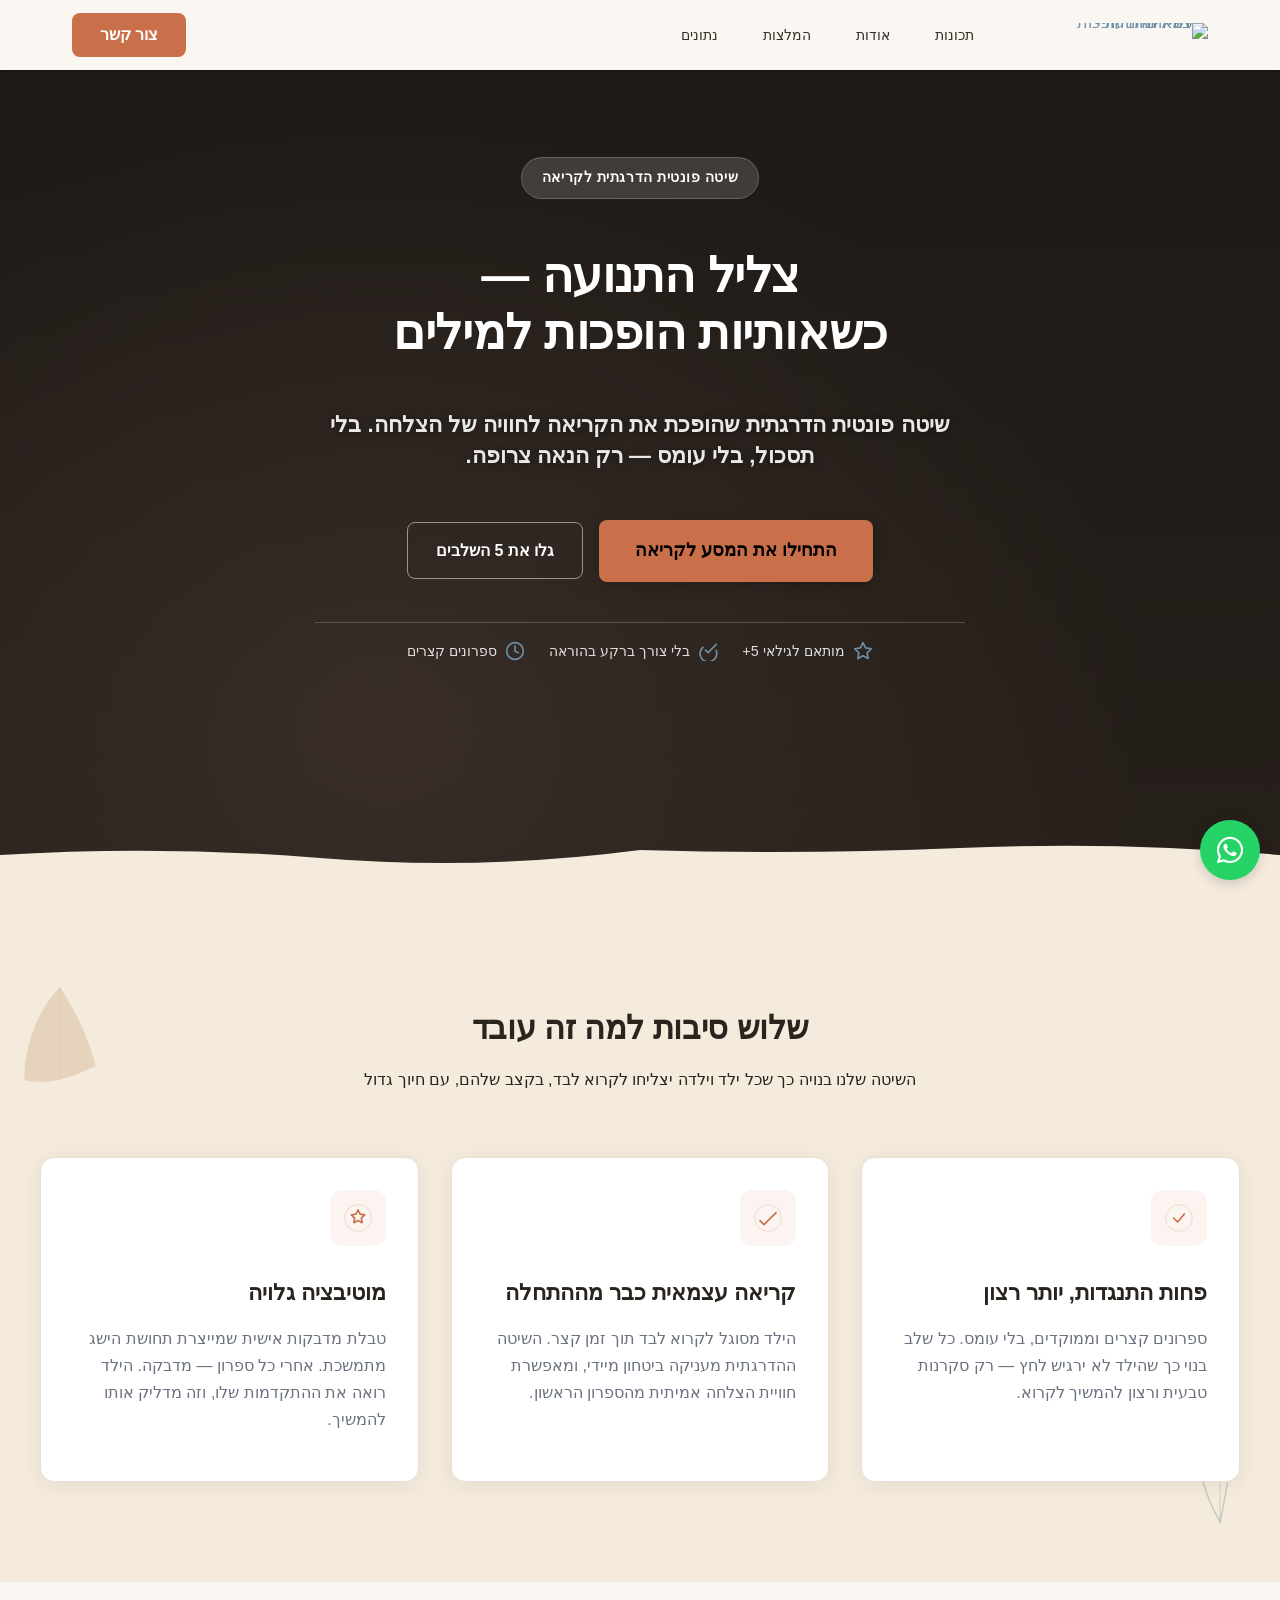
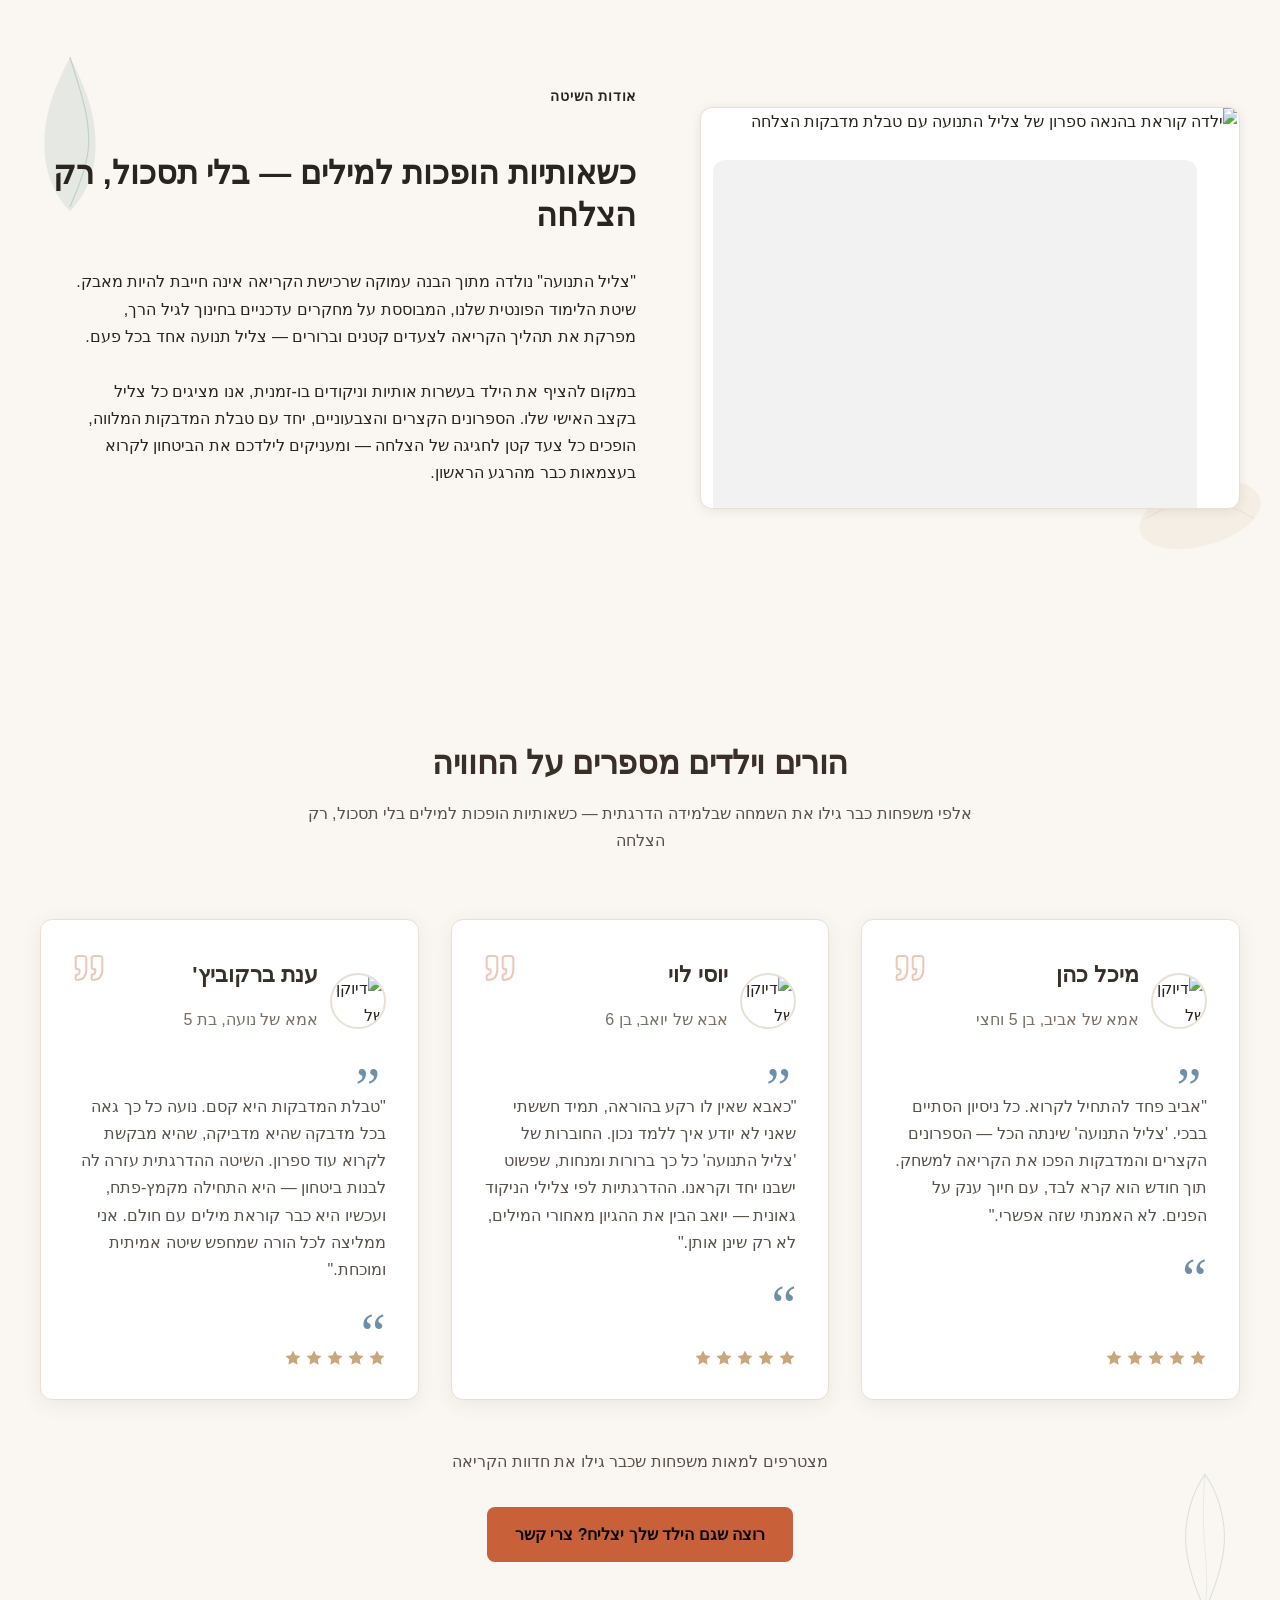
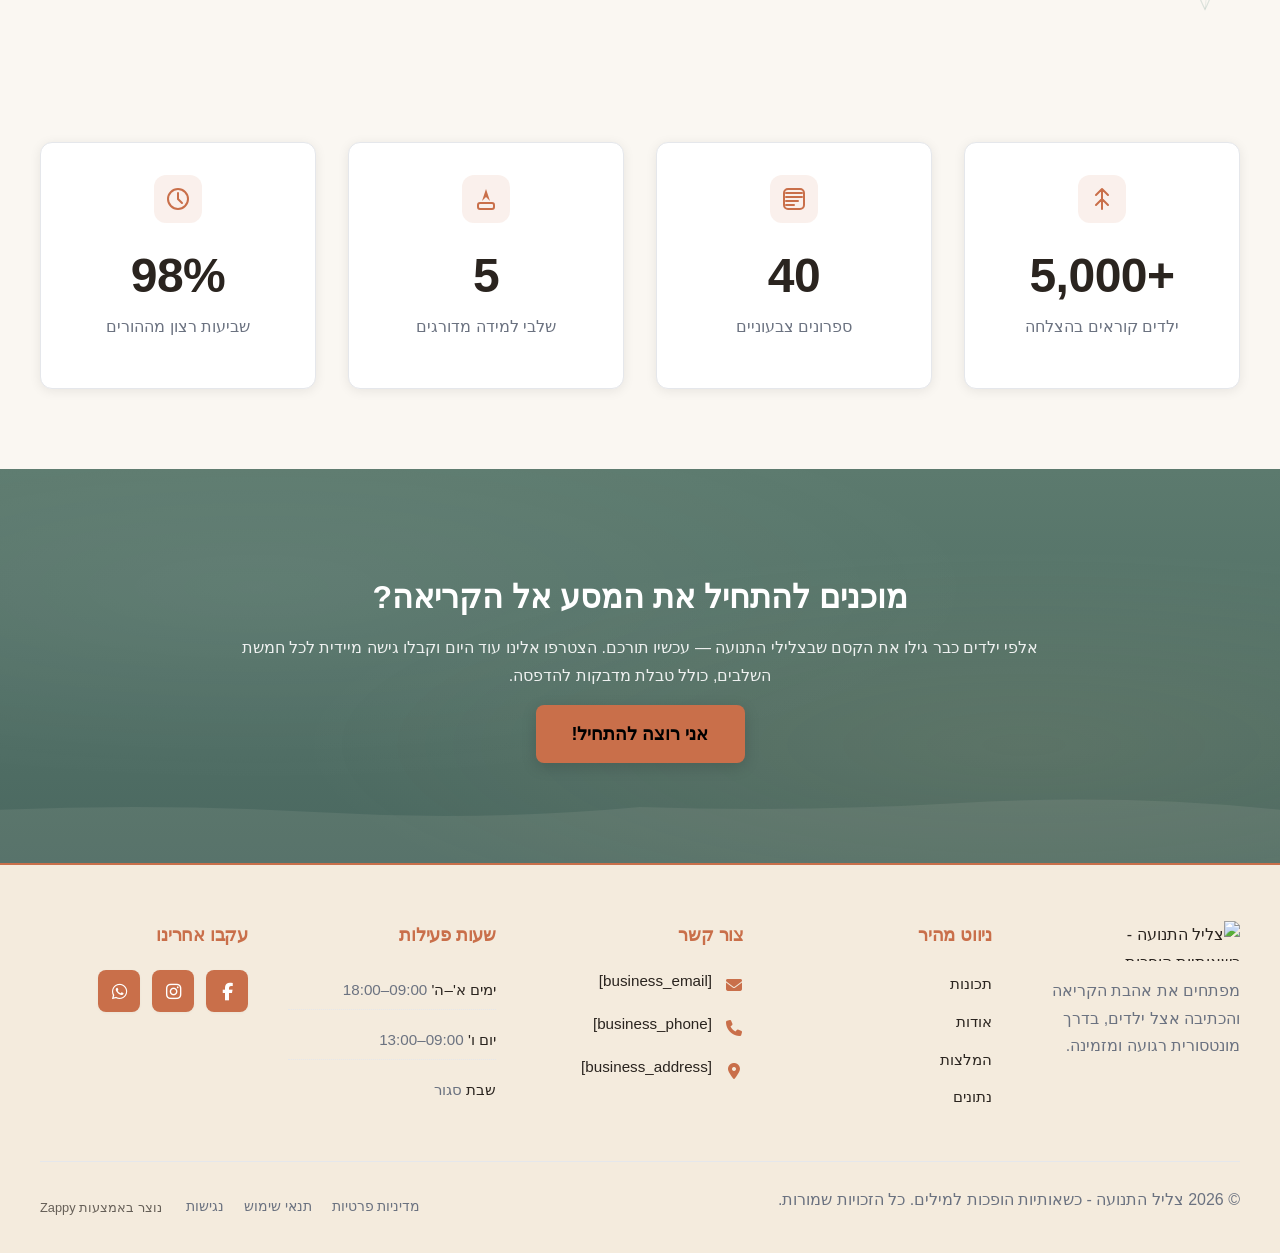
==== index.html @ eca21dc9 "Background sync: Progressive GitHub Sync" ====
<!DOCTYPE html>
<html lang="he" dir="rtl">
<head>
    <meta charset="UTF-8">
    <meta name="viewport" content="width=device-width, initial-scale=1.0">
    <meta name="robots" content="index, follow">
    <title>גלו עולם קסום של קריאה — צליל התנועה - כשאותיות הופכות למילים</title>
    <meta name="description" content="תוכנית קריאה ייחודית לילדים מגיל 5, שמבוססת על צלילי תנועה ומשלבת חוברות צבעוניות ומדבקות. בואו לגדל קוראים מאושרים ובטוחים, צעד אחר צעד, באהבה והצלחה!">
    <meta name="keywords" content="חברות הוצאה לאור חינוכית, הוצאת ספרים חינוכיים, תוכנית קריאה לילדים, לימוד קריאה בעברית, צליל התנועה">
    
    <!-- Favicons -->
    <link rel="icon" type="image/x-icon" href="/assets/favicon.ico">
    <link rel="icon" type="image/png" sizes="16x16" href="/assets/favicon-16x16.png">
    <link rel="icon" type="image/png" sizes="32x32" href="/assets/favicon-32x32.png">
    <link rel="icon" type="image/png" sizes="48x48" href="/assets/favicon-48x48.png">
    <link rel="icon" type="image/png" sizes="192x192" href="/assets/favicon-192x192.png">
    <link rel="icon" type="image/png" sizes="512x512" href="/assets/favicon-512x512.png">
    <link rel="apple-touch-icon" href="/assets/apple-touch-icon.png">
    <!-- Zappy Analytics -->
<script>
(function() {
  'use strict';
  
  // Configuration
  var config = {
    websiteId: 'f426595d-922e-45fe-85dd-0dc75b33bfe9',
    apiUrl: 'https://api.zappy5.com/api/analytics/track',
    sessionDuration: 30 * 60 * 1000, // 30 minutes
    visitorDuration: 30 * 24 * 60 * 60 * 1000, // 30 days
    trackPageViews: true,
    trackClicks: true,
    trackFormSubmissions: true
  };
  
  // Generate or retrieve persistent visitor ID (30 days)
  function getVisitorId() {
    var visitorKey = 'zappy_visitor_' + config.websiteId;
    var visitor = null;
    
    try {
      visitor = localStorage.getItem(visitorKey);
      if (visitor) {
        var visitorData = JSON.parse(visitor);
        var now = Date.now();
        
        // Check if visitor ID is still valid (30 days)
        if (now - visitorData.created < config.visitorDuration) {
          // Update last seen timestamp
          visitorData.lastSeen = now;
          localStorage.setItem(visitorKey, JSON.stringify(visitorData));
          return visitorData.id;
        }
      }
    } catch (e) {
      console.warn('Zappy Analytics: LocalStorage not available');
    }
    
    // Generate new visitor ID
    var newVisitorId = 'zv_' + Date.now() + '_' + Math.random().toString(36).substr(2, 9);
    
    try {
      localStorage.setItem(visitorKey, JSON.stringify({
        id: newVisitorId,
        created: Date.now(),
        lastSeen: Date.now()
      }));
    } catch (e) {
      // Continue without local storage
    }
    
    return newVisitorId;
  }
  
  // Generate or retrieve session ID (30 minutes)
  function getSessionId() {
    var sessionKey = 'zappy_session_' + config.websiteId;
    var session = null;
    
    try {
      session = sessionStorage.getItem(sessionKey);
      if (session) {
        var sessionData = JSON.parse(session);
        var now = Date.now();
        
        // Check if session is still valid
        if (now - sessionData.timestamp < config.sessionDuration) {
          // Update timestamp
          sessionData.timestamp = now;
          sessionStorage.setItem(sessionKey, JSON.stringify(sessionData));
          return sessionData.id;
        }
      }
    } catch (e) {
      console.warn('Zappy Analytics: SessionStorage not available');
    }
    
    // Generate new session ID
    var newSessionId = 'zs_' + Date.now() + '_' + Math.random().toString(36).substr(2, 9);
    
    try {
      sessionStorage.setItem(sessionKey, JSON.stringify({
        id: newSessionId,
        timestamp: Date.now()
      }));
    } catch (e) {
      // Continue without session storage
    }
    
    return newSessionId;
  }
  
  var visitorId = getVisitorId();
  var sessionId = getSessionId();
  
  // Track an event
  function trackEvent(eventType, data) {
    data = data || {};
    
    var eventData = {
      website_id: config.websiteId,
      event_type: eventType,
      page_path: window.location.pathname,
      referrer: document.referrer || 'direct',
      visitor_id: visitorId,
      session_id: sessionId,
      metadata: data
    };
    
    // Use sendBeacon if available (better for page unload events)
    if (navigator.sendBeacon) {
      var blob = new Blob([JSON.stringify(eventData)], { type: 'application/json' });
      navigator.sendBeacon(config.apiUrl, blob);
    } else {
      // Fallback to fetch
      fetch(config.apiUrl, {
        method: 'POST',
        headers: {
          'Content-Type': 'application/json'
        },
        body: JSON.stringify(eventData),
        keepalive: true
      }).catch(function(error) {
        console.warn('Zappy Analytics: Failed to track event', error);
      });
    }
  }
  
  // Track page view
  if (config.trackPageViews) {
    trackEvent('pageview', {
      title: document.title,
      url: window.location.href
    });
  }
  
  // Track clicks on important elements
  if (config.trackClicks) {
    document.addEventListener('click', function(e) {
      var target = e.target;
      
      // Track button clicks (counted as actions)
      if (target.tagName === 'BUTTON' || target.closest('button')) {
        var button = target.tagName === 'BUTTON' ? target : target.closest('button');
        trackEvent('click', {
          element: 'button',
          text: button.textContent.trim().substring(0, 100),
          id: button.id || null,
          class: button.className || null
        });
      }
      
      // Track link clicks (navigation - not counted as actions)
      else if (target.tagName === 'A' || target.closest('a')) {
        var link = target.tagName === 'A' ? target : target.closest('a');
        trackEvent('navigation', {
          element: 'link',
          text: link.textContent.trim().substring(0, 100),
          href: link.href,
          external: link.hostname !== window.location.hostname
        });
      }
    }, true);
  }
  
  // Track form submissions
  if (config.trackFormSubmissions) {
    document.addEventListener('submit', function(e) {
      var form = e.target;
      
      trackEvent('form_submit', {
        form_id: form.id || null,
        form_name: form.name || null,
        form_action: form.action || null,
        form_method: form.method || 'GET'
      });
    }, true);
  }
  
  // Track time on page (send on page unload)
  var pageLoadTime = Date.now();
  
  window.addEventListener('beforeunload', function() {
    var timeOnPage = Math.floor((Date.now() - pageLoadTime) / 1000); // in seconds
    
    trackEvent('page_unload', {
      time_on_page: timeOnPage,
      page_path: window.location.pathname
    });
  });
  
  // Expose tracking function globally for custom events
  window.zappyAnalytics = {
    track: trackEvent,
    getVisitorId: function() { return visitorId; },
    getSessionId: function() { return sessionId; }
  };
  
})();
</script>
<!-- End Zappy Analytics -->
    <meta property="og:title" content="גלו עולם קסום של קריאה — צליל התנועה - כשאותיות הופכות למילים">
    <meta property="og:description" content="תוכנית קריאה ייחודית לילדים מגיל 5, שמבוססת על צלילי תנועה ומשלבת חוברות צבעוניות ומדבקות. בואו לגדל קוראים מאושרים ובטוחים, צעד אחר צעד, באהבה והצלחה!">
    <meta name="twitter:card" content="summary_large_image">
    <meta name="twitter:title" content="גלו עולם קסום של קריאה — צליל התנועה - כשאותיות הופכות למילים">
    <meta name="twitter:description" content="תוכנית קריאה ייחודית לילדים מגיל 5, שמבוססת על צלילי תנועה ומשלבת חוברות צבעוניות ומדבקות. בואו לגדל קוראים מאושרים ובטוחים, צעד אחר צעד, באהבה והצלחה!">
    <meta property="og:type" content="website">
  <meta property="og:locale" content="he_IL">
  
  
  
  
  
  <link rel="stylesheet" href="https://cdnjs.cloudflare.com/ajax/libs/font-awesome/6.4.0/css/all.min.css">
  <style>
    .skip-link { position: absolute; top: 0; left: 0; transform: translateY(-200%); padding: 12px 18px; background: var(--bg-dark, #1a1a1a); color: var(--text-light, #fff); font-weight: 600; border-radius: 0 0 8px 0; z-index: 10000; }
    .skip-link:focus { transform: none; outline: 2px solid var(--ring, #fff); outline-offset: 2px; }
    :focus-visible { outline: 2px solid var(--ring, currentColor); outline-offset: 3px; }
  </style>


  
    <!-- Favicons -->
    <link rel="icon" type="image/x-icon" href="/assets/favicon.ico">
    <link rel="icon" type="image/png" sizes="16x16" href="/assets/favicon-16x16.png">
    <link rel="icon" type="image/png" sizes="32x32" href="/assets/favicon-32x32.png">
    <link rel="icon" type="image/png" sizes="48x48" href="/assets/favicon-48x48.png">
    <link rel="icon" type="image/png" sizes="192x192" href="/assets/favicon-192x192.png">
    <link rel="icon" type="image/png" sizes="512x512" href="/assets/favicon-512x512.png">
    <link rel="apple-touch-icon" href="/assets/apple-touch-icon.png">
    <!-- Cookie Consent -->
    <link rel="stylesheet" href="https://cdn.jsdelivr.net/npm/vanilla-cookieconsent@3/dist/cookieconsent.css">
    <script src="https://cdn.jsdelivr.net/npm/vanilla-cookieconsent@3/dist/cookieconsent.umd.js"></script>
    <!-- Mickidum Accessibility Toolbar -->
    <script src="https://cdn.jsdelivr.net/gh/mickidum/acc_toolbar/acctoolbar/acctoolbar.min.js"></script>
    <link rel="stylesheet" href="/styles.css">
    <script>window.ZAPPY_WEBSITE_ID = "f426595d-922e-45fe-85dd-0dc75b33bfe9"; window.ZAPPY_API_BASE = "https://api.zappy5.com";</script>

    <style id="zappy-dropdown-submenu-styles">
      /* ========== DESKTOP DROPDOWN SUBMENU STYLES ========== */
      /* Base styles for dropdown submenus - parent must be positioned */
      .nav-menu li:has(.sub-menu), nav li:has(.sub-menu), .navbar li:has(.sub-menu), #navMenu li:has(.sub-menu) { position: relative; }
      /* Submenu base - hidden by default */
      .nav-menu .sub-menu, nav .sub-menu, .navbar .sub-menu, #navMenu .sub-menu { display: block !important; position: absolute !important; top: 100%; left: 0; min-width: 220px; background: white; border-radius: 8px; box-shadow: 0 8px 25px rgba(0,0,0,0.15); padding: 8px 0; opacity: 0; visibility: hidden; transform: translateY(10px); transition: all 0.3s ease; z-index: 1000; list-style: none; pointer-events: none; }
      /* CRITICAL: Desktop hover styles to show dropdown */
      .nav-menu li:hover > .sub-menu, nav li:hover > .sub-menu, .navbar li:hover > .sub-menu, #navMenu li:hover > .sub-menu { opacity: 1 !important; visibility: visible !important; transform: translateY(0) !important; pointer-events: auto !important; }
      /* Submenu item styling */
      .sub-menu li { list-style: none; margin: 0; padding: 0; }
      .sub-menu a { display: block !important; padding: 10px 16px !important; color: var(--text-dark, #333) !important; font-weight: 500; text-decoration: none; white-space: nowrap; transition: background-color 0.2s; }
      .sub-menu .zappy-nav-child > a { padding-left: 28px !important; font-size: 0.9em !important; opacity: 0.85 !important; }
      [dir="rtl"] .sub-menu .zappy-nav-child > a, html[lang="he"] .sub-menu .zappy-nav-child > a, html[lang="ar"] .sub-menu .zappy-nav-child > a { padding-left: 10px !important; padding-right: 28px !important; }
      .sub-menu .zappy-nav-parent > a { font-weight: 600 !important; }
      .sub-menu a:hover { background-color: #f5f5f5; }
      /* RTL (Hebrew/Arabic) dropdown positioning */
      [dir="rtl"] .nav-menu .sub-menu, [dir="rtl"] nav .sub-menu, [dir="rtl"] .navbar .sub-menu, html[lang="he"] .nav-menu .sub-menu, html[lang="he"] nav .sub-menu, html[lang="he"] .navbar .sub-menu, html[lang="ar"] .nav-menu .sub-menu, html[lang="ar"] nav .sub-menu, html[lang="ar"] .navbar .sub-menu { left: auto !important; right: 0 !important; }
      /* Hide empty dropdown menus (exclude catalog sub-menus that use <a> children instead of <li>) */
      .sub-menu:empty, .sub-menu:not(:has(li:not(.zappy-hidden-menu-item))):not(:has(> a)), .sub-menu:not(:has(li)):not(:has(> a)) { display: none !important; opacity: 0 !important; visibility: hidden !important; pointer-events: none !important; }
      /* Desktop: show submenu on Menu Group hover */
      li:has(.menu-group-title):hover > .sub-menu { opacity: 1 !important; visibility: visible !important; transform: translateY(0) !important; pointer-events: auto !important; }
      /* Menu Group title styling */
      .nav-menu > li > .menu-group-title, #navMenu > li > .menu-group-title { display: inline-block; padding: 0.5rem 1rem; cursor: default; user-select: none; }
      
      /* ========== MOBILE SUBMENU STYLES ========== */
      @media (max-width: 768px) {
        .nav-menu .sub-menu, nav .sub-menu, .navbar .sub-menu, #navMenu .sub-menu { position: static !important; transform: none !important; box-shadow: none !important; background: transparent !important; max-height: 0; overflow: hidden; opacity: 0; visibility: hidden; transition: max-height 0.3s ease, opacity 0.3s ease; padding: 0 !important; border-radius: 0 !important; }
        .navbar .sub-menu.mobile-expanded, .nav-menu .sub-menu.mobile-expanded, #navMenu .sub-menu.mobile-expanded { max-height: none !important; overflow-y: visible !important; opacity: 1 !important; visibility: visible !important; padding: 8px 0 8px 16px !important; }
        [dir="rtl"] .sub-menu.mobile-expanded, html[lang="he"] .sub-menu.mobile-expanded { padding: 8px 16px 8px 0 !important; }
        /* Disable hover behavior on mobile */
        .nav-menu li:hover > .sub-menu, nav li:hover > .sub-menu, .navbar li:hover > .sub-menu, #navMenu li:hover > .sub-menu { opacity: 0; visibility: hidden; pointer-events: none; }
        .nav-menu li > .sub-menu.mobile-expanded, nav li > .sub-menu.mobile-expanded, .navbar li > .sub-menu.mobile-expanded, #navMenu li > .sub-menu.mobile-expanded { opacity: 1 !important; visibility: visible !important; pointer-events: auto !important; }
        .nav-menu li:has(.sub-menu), nav li:has(.sub-menu), .navbar li:has(.sub-menu), #navMenu li:has(.sub-menu) { display: flex !important; flex-wrap: wrap !important; align-items: center !important; position: relative !important; min-height: 44px !important; }
        .nav-menu li:has(.sub-menu) > a, nav li:has(.sub-menu) > a, .navbar li:has(.sub-menu) > a, #navMenu li:has(.sub-menu) > a { flex: 1 !important; min-width: 0 !important; }
        .nav-menu li:has(.sub-menu) > .menu-group-title, nav li:has(.sub-menu) > .menu-group-title, .navbar li:has(.sub-menu) > .menu-group-title, #navMenu li:has(.sub-menu) > .menu-group-title { flex: 1 !important; min-width: 0 !important; padding: 0 !important; line-height: inherit !important; }
        .nav-menu li:has(.sub-menu) > .sub-menu, nav li:has(.sub-menu) > .sub-menu, .navbar li:has(.sub-menu) > .sub-menu, #navMenu li:has(.sub-menu) > .sub-menu { flex-basis: 100% !important; width: 100% !important; }
        .nav-menu li:has(.sub-menu) > a [class*="chevron"], .nav-menu li:has(.sub-menu) > a [class*="arrow"], .nav-menu li:has(.sub-menu) > a .fa-chevron-down, .nav-menu li:has(.sub-menu) > a .fa-angle-down, nav li:has(.sub-menu) > a [class*="chevron"], nav li:has(.sub-menu) > a [class*="arrow"], #navMenu li:has(.sub-menu) > a [class*="chevron"], #navMenu li:has(.sub-menu) > a [class*="arrow"] { display: none !important; visibility: hidden !important; }
        .mobile-submenu-toggle { display: flex !important; align-items: center !important; justify-content: center !important; width: 44px !important; height: auto !important; background: transparent !important; border: none !important; cursor: pointer !important; color: var(--text-dark) !important; position: static !important; flex-shrink: 0 !important; align-self: stretch !important; z-index: 2 !important; padding: 0 !important; margin: 0 !important; }
        .mobile-submenu-toggle::after { content: '' !important; width: 0 !important; height: 0 !important; border-left: 6px solid transparent !important; border-right: 6px solid transparent !important; border-top: 7px solid currentColor !important; transition: transform 0.3s ease !important; }
        .mobile-submenu-toggle.expanded::after { transform: rotate(180deg) !important; }
        .sub-menu a { padding: 10px 0 !important; display: block !important; color: var(--text-dark) !important; white-space: normal !important; }
        .sub-menu .zappy-nav-child > a { padding-left: 28px !important; font-size: 0.9em !important; opacity: 0.85 !important; }
        [dir="rtl"] .sub-menu .zappy-nav-child > a, html[lang="he"] .sub-menu .zappy-nav-child > a, html[lang="ar"] .sub-menu .zappy-nav-child > a { padding-left: 0 !important; padding-right: 28px !important; }
        .sub-menu .zappy-nav-parent > a { font-weight: 600 !important; }
        .nav-menu.active, #navMenu.active { max-width: 100vw !important; overflow-x: hidden !important; box-sizing: border-box !important; }
        .navbar .sub-menu li a, nav.navbar .sub-menu li a, .zappy-products-dropdown .sub-menu a { color: var(--text-dark) !important; }
      }
      @media (min-width: 769px) { .mobile-submenu-toggle { display: none !important; } }
    </style>

    <style id="zappy-widget-visibility">
      html[dir="rtl"] .whatsapp-float { right: 20px !important; left: auto !important; }
      html[dir="ltr"] .whatsapp-float, html:not([dir]) .whatsapp-float { left: 20px !important; right: auto !important; }
      html[dir="rtl"] #mic-access-tool-general-button, html[dir="rtl"] .mic-access-tool-general-button,
      html[dir="rtl"] #mic-init-access-tool .mic-access-tool-general-button,
      html[dir="rtl"] #mic-init-access-tool #mic-access-tool-general-button,
      html[dir="rtl"] ._access-icon { left: 20px !important; right: auto !important; }
      html[dir="ltr"] #mic-access-tool-general-button, html[dir="ltr"] .mic-access-tool-general-button,
      html[dir="ltr"] #mic-init-access-tool .mic-access-tool-general-button,
      html[dir="ltr"] #mic-init-access-tool #mic-access-tool-general-button,
      html[dir="ltr"] ._access-icon,
      html:not([dir]) #mic-access-tool-general-button, html:not([dir]) .mic-access-tool-general-button,
      html:not([dir]) #mic-init-access-tool .mic-access-tool-general-button,
      html:not([dir]) #mic-init-access-tool #mic-access-tool-general-button,
      html:not([dir]) ._access-icon { right: 20px !important; left: auto !important; }
      @media (max-width: 768px) { .whatsapp-float { display: flex !important; } }
      @media (min-width: 769px) { .whatsapp-float { display: flex !important; } }
      @media (max-width: 768px) {
        #mic-access-tool-general-button, .mic-access-tool-general-button,
        #mic-init-access-tool .mic-access-tool-general-button, #mic-init-access-tool #mic-access-tool-general-button,
        ._access-icon { display: flex !important; visibility: visible !important; opacity: 1 !important; pointer-events: auto !important; }
        #mic-access-tool-box.opened-mic-access-tool, .mic-access-tool-box.opened-mic-access-tool,
        #mic-init-access-tool #mic-access-tool-box.opened-mic-access-tool {
          visibility: visible !important; opacity: 1 !important; pointer-events: auto !important;
        }
      }
      @media (min-width: 769px) {
        #mic-access-tool-general-button, .mic-access-tool-general-button,
        #mic-init-access-tool .mic-access-tool-general-button, #mic-init-access-tool #mic-access-tool-general-button,
        ._access-icon { display: flex !important; visibility: visible !important; opacity: 1 !important; pointer-events: auto !important; }
        #mic-access-tool-box.opened-mic-access-tool, .mic-access-tool-box.opened-mic-access-tool,
        #mic-init-access-tool #mic-access-tool-box.opened-mic-access-tool {
          visibility: visible !important; opacity: 1 !important; pointer-events: auto !important;
        }
      }
    </style>
</head>
<body>
<a class="skip-link" href="#main">דלג לתוכן הראשי</a>
  <nav class="navbar" dir="rtl">
  <button class="mobile-toggle" id="mobileToggle" aria-label="Menu">
    <svg class="hamburger-icon" width="24" height="24" viewBox="0 0 24 24" fill="none">
      <path d="M3 12h18M3 6h18M3 18h18" stroke="currentColor" stroke-width="2" stroke-linecap="round"></path>
    </svg>
    <svg class="close-icon" width="24" height="24" viewBox="0 0 24 24" fill="none" style="display: none;">
      <path d="M18 6L6 18M6 6l12 12" stroke="currentColor" stroke-width="2" stroke-linecap="round"></path>
    </svg>
  </button>
  <button class="phone-header-btn" data-phone="[business_phone]" aria-label="Call">
    <svg width="20" height="20" viewBox="0 0 24 24" fill="currentColor">
      <path d="M22 16.92v3a2 2 0 0 1-2.18 2 19.79 19.79 0 0 1-8.63-3.07 19.5 19.5 0 0 1-6-6 19.79 19.79 0 0 1-3.07-8.67A2 2 0 0 1 4.11 2h3a2 2 0 0 1 2 1.72 12.84 12.84 0 0 0 .7 2.81 2 2 0 0 1-.45 2.11L8.09 9.91a16 16 0 0 0 6 6l1.27-1.27a2 2 0 0 1 2.11-.45 12.84 12.84 0 0 0 2.81.7A2 2 0 0 1 22 16.92z"></path>
    </svg>
  </button>
  <div class="nav-container">
    <div class="nav-right-group"><div class="nav-brand">
      <a href="/" class="logo-link"><img class="logo" src="/assets/site-----image-1.webp" alt="צליל התנועה - כשאותיות הופכות למילים"></a>
    </div><ul class="nav-menu" id="navMenu"><li><a href="#features">תכונות</a></li><li><a href="#about">אודות</a></li><li><a href="#testimonials">המלצות</a></li><li><a href="#stats">נתונים</a></li></ul></div>
    
    <div class="nav-cta-container">
      <a href="#cta" class="nav-cta-btn">צור קשר</a>
    </div>
  </div>
</nav>
<script>

// Navbar Mobile Menu Toggle and Contrast Fix
(function() {
  // Use 'load' event instead of 'DOMContentLoaded' to ensure we run AFTER all other scripts
  window.addEventListener('load', function() {
    
    // FIX MOBILE BUTTON CONTRAST
    // Detect navbar background color and apply contrasting color to mobile buttons
    const navbar = document.querySelector('.navbar, nav, header');
    if (!navbar) {
      console.log('[Navbar] Navbar element not found');
      return;
    }
    
    // DECLARE VARIABLES EARLY to avoid Temporal Dead Zone errors
    // These are used in multiple places below
    let mobileToggle = document.getElementById('mobileToggle') ||
                       document.querySelector('.mobile-toggle') ||
                       document.querySelector('.hamburger') ||
                       document.querySelector('.hamburger-menu') ||
                       document.querySelector('.menu-toggle') ||
                       document.querySelector('.burger-menu') ||
                       document.querySelector('[aria-label="Menu"]') ||
                       document.querySelector('[aria-label="תפריט"]');
    
    const phoneBtn = document.querySelector('.phone-header-btn');
    
    const computedStyle = window.getComputedStyle(navbar);
    let bgColor = computedStyle.backgroundColor;
    
    console.log('[Navbar] Initial navbar background:', bgColor);
    
    // Check if background is transparent or rgba with 0 alpha
    const isTransparent = bgColor === 'transparent' || 
                         bgColor === 'rgba(0, 0, 0, 0)' ||
                         (bgColor.startsWith('rgba') && bgColor.includes(', 0)'));
    
    if (isTransparent) {
      // Check for background-image or gradient
      const bgImage = computedStyle.backgroundImage;
      if (bgImage && bgImage !== 'none') {
        console.log('[Navbar] Navbar has background image/gradient, using dark text');
        bgColor = 'rgb(240, 240, 240)'; // Assume light background
      } else {
        // Transparent navbar - check body background
        const bodyBg = window.getComputedStyle(document.body).backgroundColor;
        console.log('[Navbar] Navbar transparent, using body background:', bodyBg);
        bgColor = bodyBg;
      }
    }
    
    // Calculate luminance to determine if background is light or dark
    const rgb = bgColor.match(/\d+/g);
    if (rgb && rgb.length >= 3) {
      const r = parseInt(rgb[0]);
      const g = parseInt(rgb[1]);
      const b = parseInt(rgb[2]);
      const luminance = (0.299 * r + 0.587 * g + 0.114 * b) / 255;
      
      // Mobile button colors are set by Claude's AI-generated CSS (same as .nav-menu a)
      // No dynamic color overrides needed - colors come from the generated navbar CSS
      console.log('[Navbar] Mobile button colors preserved from Claude CSS (luminance:', luminance.toFixed(2) + ')');
      
      // FIX ICON SIZES - Ensure SVGs are properly sized and visible
      // INJECT CRITICAL CSS TO OVERRIDE ANY CONFLICTING RULES
      const criticalCSS = document.createElement('style');
      criticalCSS.id = 'zappy-mobile-nav-fix';
      const htmlLang = document.documentElement.lang || 'en';
      const htmlDir = document.documentElement.dir || 'ltr';
      // Check both dir attribute AND lang for RTL detection
      // dir="rtl" is the most reliable indicator
      const isRTL = htmlDir === 'rtl' || htmlLang === 'he' || htmlLang === 'ar';
      
      criticalCSS.textContent = `
        /* Hide mobile buttons on desktop, show only on mobile */
        @media (min-width: 769px) {
          .mobile-toggle,
          .phone-header-btn {
            display: none !important;
          }
        }
        
        /* Show and position mobile buttons correctly on mobile */
        @media (max-width: 768px) {
          .navbar,
          nav.navbar {
            min-height: 70px !important;
          }

          .mobile-toggle,
          .phone-header-btn {
            position: absolute !important;
            top: 0 !important;
            bottom: 0 !important;
            margin-top: auto !important;
            margin-bottom: auto !important;
            transform: none !important;
            z-index: 1001 !important;
            display: flex !important;
            align-items: center !important;
            justify-content: center !important;
            width: 36px !important;
            height: 36px !important;
            border-radius: 50% !important;
            border: none !important;
            cursor: pointer !important;
            padding: 6px !important;
            background: none !important;
            color: var(--nav-text, var(--text-dark)) !important;
            touch-action: manipulation !important;
            -webkit-tap-highlight-color: transparent !important;
          }

          html[data-zappy-site-type="ecommerce"] .phone-header-btn,
          body[data-zappy-site-type="ecommerce"] .phone-header-btn,
          html[data-zappy-site-type="ecommerce"] header .phone-header-btn,
          html[data-zappy-site-type="ecommerce"] nav .phone-header-btn {
            display: none !important;
            visibility: hidden !important;
            width: 0 !important;
            height: 0 !important;
            min-width: 0 !important;
            overflow: hidden !important;
          }
          
          /* LTR positioning (default): hamburger LEFT, phone RIGHT */
          html:not([dir="rtl"]):not([lang="he"]):not([lang="ar"]) .mobile-toggle,
          html[dir="ltr"] .mobile-toggle {
            left: 12px !important;
            right: auto !important;
          }
          html:not([dir="rtl"]):not([lang="he"]):not([lang="ar"]) .phone-header-btn,
          html[dir="ltr"] .phone-header-btn {
            right: 12px !important;
            left: auto !important;
          }
          
          /* RTL positioning: hamburger RIGHT, phone LEFT */
          html[dir="rtl"] .mobile-toggle,
          html[lang="he"] .mobile-toggle,
          html[lang="ar"] .mobile-toggle {
            right: 12px !important;
            left: auto !important;
          }
          html[dir="rtl"] .phone-header-btn,
          html[lang="he"] .phone-header-btn,
          html[lang="ar"] .phone-header-btn {
            left: 12px !important;
            right: auto !important;
          }
          
          /* CRITICAL: Ensure nav-container has min-height on mobile */
          /* All children are positioned absolutely/fixed on mobile, so height:auto collapses to 0 */
          .nav-container {
            min-height: 70px !important;
            position: relative !important;
          }
          
          /* Ensure SVG icons are properly sized and inherit color */
          .mobile-toggle svg,
          .phone-header-btn svg {
            width: 24px !important;
            height: 24px !important;
            /* Don't force display - let JavaScript control hamburger/close toggle */
          }
          
          /* Reset nav-cta-container on mobile - remove desktop box-shadow/padding */
          /* that creates a visible ghost box when CTA button is hidden */
          .nav-cta-container {
            box-shadow: none !important;
            padding: 0 !important;
          }
          
          /* Hide nav-cta-container entirely on mobile when there's no lang-switcher */
          /* (only the CTA button is inside, and it's hidden on mobile) */
          .nav-cta-container:not(:has(.lang-switcher)) {
            display: none !important;
          }
          
          /* CRITICAL: Prevent hero image fade gradient from bleeding over headline text */
          /* The .image-fade-gradient has bottom: -30px (extends below parent) */
          /* On mobile stacked layout, this overlaps the h1 text below the image */
          .hero-image-column {
            overflow: hidden !important;
          }
          .image-fade-gradient {
            bottom: 0 !important;
          }
          
          /* Hide desktop language switcher on mobile - hamburger menu handles it */
          /* High specificity to override stored CSS */
          .lang-switcher,
          .nav-cta-container .lang-switcher,
          .nav-container .lang-switcher,
          .navbar .lang-switcher,
          .navbar .nav-cta-container .lang-switcher {
            display: none !important;
          }
        }
      `;
      
      // Remove existing fix if present and inject new one
      const existing = document.getElementById('zappy-mobile-nav-fix');
      if (existing) existing.remove();
      document.head.appendChild(criticalCSS);
      
      console.log('[Navbar] Critical CSS injected for mobile nav positioning');
      
      // ONLY apply inline positioning styles on mobile viewport
      // On desktop, the CSS handles hiding these buttons with display: none
      // Inline styles were breaking desktop layout by overriding CSS
      const isMobileViewport = window.innerWidth <= 768;
      
      if (mobileToggle) {
        // Icon sizing applies to all viewports for consistency
        const hamburgerIcon = mobileToggle.querySelector('.hamburger-icon');
        const closeIcon = mobileToggle.querySelector('.close-icon');
        
        if (hamburgerIcon) {
          hamburgerIcon.style.setProperty('width', '24px', 'important');
          hamburgerIcon.style.setProperty('height', '24px', 'important');
          hamburgerIcon.style.setProperty('display', 'block', 'important'); // Show hamburger by default
        }
        if (closeIcon) {
          closeIcon.style.setProperty('width', '24px', 'important');
          closeIcon.style.setProperty('height', '24px', 'important');
          closeIcon.style.setProperty('display', 'none', 'important'); // Hide close icon by default
        }
        
        // ONLY set positioning inline styles on mobile
        if (isMobileViewport) {
          mobileToggle.style.setProperty('position', 'absolute', 'important');
          mobileToggle.style.setProperty('top', '0', 'important');
          mobileToggle.style.setProperty('bottom', '0', 'important');
          mobileToggle.style.setProperty('margin-top', 'auto', 'important');
          mobileToggle.style.setProperty('margin-bottom', 'auto', 'important');
          mobileToggle.style.setProperty('transform', 'none', 'important');
          mobileToggle.style.setProperty('z-index', '1001', 'important');
          
          // Clear any inline left/right so CSS can take over based on html[dir]
          mobileToggle.style.removeProperty('left');
          mobileToggle.style.removeProperty('right');
          
          console.log('[Navbar] Mobile toggle positioning applied (mobile viewport)');
        } else {
          // On desktop, clear any positioning styles to let CSS handle it
          mobileToggle.style.removeProperty('position');
          mobileToggle.style.removeProperty('top');
          mobileToggle.style.removeProperty('transform');
          mobileToggle.style.removeProperty('z-index');
          mobileToggle.style.removeProperty('left');
          mobileToggle.style.removeProperty('right');
          console.log('[Navbar] Desktop viewport - cleared mobile toggle inline positioning');
        }
      }
      
      if (phoneBtn) {
        // Icon sizing applies to all viewports
        const phoneIcon = phoneBtn.querySelector('svg');
        if (phoneIcon) {
          phoneIcon.style.width = '24px';
          phoneIcon.style.height = '24px';
          phoneIcon.setAttribute('width', '24');
          phoneIcon.setAttribute('height', '24');
        }
        
        // ONLY set positioning inline styles on mobile
        if (isMobileViewport) {
          phoneBtn.style.setProperty('position', 'absolute', 'important');
          phoneBtn.style.setProperty('top', '0', 'important');
          phoneBtn.style.setProperty('bottom', '0', 'important');
          phoneBtn.style.setProperty('margin-top', 'auto', 'important');
          phoneBtn.style.setProperty('margin-bottom', 'auto', 'important');
          phoneBtn.style.setProperty('transform', 'none', 'important');
          phoneBtn.style.setProperty('z-index', '1001', 'important');
          
          // Clear any inline left/right so CSS can take over based on html[dir]
          phoneBtn.style.removeProperty('left');
          phoneBtn.style.removeProperty('right');
          
          console.log('[Navbar] Phone button positioning applied (mobile viewport)');
        } else {
          // On desktop, clear any positioning styles to let CSS handle it
          phoneBtn.style.removeProperty('position');
          phoneBtn.style.removeProperty('top');
          phoneBtn.style.removeProperty('transform');
          phoneBtn.style.removeProperty('z-index');
          phoneBtn.style.removeProperty('left');
          phoneBtn.style.removeProperty('right');
          console.log('[Navbar] Desktop viewport - cleared phone button inline positioning');
        }
      }
    } else {
      console.log('[Navbar] Could not parse background color:', bgColor);
    }
    
    // MOBILE MENU TOGGLE
    // Re-query in case DOM changed (mobileToggle already declared at top of function)
    mobileToggle = document.getElementById('mobileToggle') ||
                   document.querySelector('.mobile-toggle') ||
                   document.querySelector('.hamburger') ||
                   document.querySelector('.hamburger-menu') ||
                   document.querySelector('.menu-toggle') ||
                   document.querySelector('.burger-menu') ||
                   document.querySelector('[aria-label="Menu"]') ||
                   document.querySelector('[aria-label="תפריט"]');
    
    // EXPANDED SEARCH: Find nav menu by ID or class
    const navMenu = document.getElementById('navMenu') ||
                  document.querySelector('.nav-menu') ||
                  document.querySelector('.nav-links') ||
                  document.querySelector('nav ul:not(.submenu)');
    
    if (!mobileToggle || !navMenu) {
      console.log('[Navbar] Mobile toggle or menu not found:', { toggle: !!mobileToggle, menu: !!navMenu });
      return;
    }
    
    // Ensure navMenu has ID for CSS targeting
    if (!navMenu.id) {
      navMenu.id = 'navMenu';
    }
    
    console.log('[Navbar] Initializing mobile menu...');
    
    // Remove any existing event listeners by cloning the button
    const newToggle = mobileToggle.cloneNode(true);
    mobileToggle.parentNode.replaceChild(newToggle, mobileToggle);
    
    // Toggle menu handler (shared by click and touchend)
    function handleToggle(e) {
      e.preventDefault();
      e.stopPropagation();
      
      const hamburgerIcon = newToggle.querySelector('.hamburger-icon');
      const closeIcon = newToggle.querySelector('.close-icon');
      const isActive = navMenu.classList.contains('active');
      
      if (isActive) {
        // Close menu
        navMenu.classList.remove('active');
        if (hamburgerIcon) hamburgerIcon.style.setProperty('display', 'block', 'important');
        if (closeIcon) closeIcon.style.setProperty('display', 'none', 'important');
        document.body.style.overflow = '';
        console.log('[Navbar] Menu closed');
      } else {
        // Open menu
        navMenu.classList.add('active');
        if (hamburgerIcon) hamburgerIcon.style.setProperty('display', 'none', 'important');
        if (closeIcon) closeIcon.style.setProperty('display', 'block', 'important');
        document.body.style.overflow = 'hidden';
        console.log('[Navbar] Menu opened');
      }
    }
    
    // Use click for desktop/emulation and touchend as iOS Safari fallback.
    // Prevent double-fire with a timestamp guard.
    var lastToggleTime = 0;
    function guardedToggle(e) {
      var now = Date.now();
      if (now - lastToggleTime < 300) return;
      lastToggleTime = now;
      handleToggle(e);
    }
    
    newToggle.addEventListener('click', guardedToggle);
    newToggle.addEventListener('touchend', guardedToggle);
    
    // Close menu when clicking nav links (but NOT dropdown toggles)
    const navLinks = navMenu.querySelectorAll('a');
    navLinks.forEach(function(link) {
      link.addEventListener('click', function() {
        // Don't close if it's a dropdown child (unless it's a real navigation link)
        if (this.getAttribute('href') === '#') return;
        
        const hamburgerIcon = newToggle.querySelector('.hamburger-icon');
        const closeIcon = newToggle.querySelector('.close-icon');
        
        navMenu.classList.remove('active');
        if (hamburgerIcon) hamburgerIcon.style.setProperty('display', 'block', 'important');
        if (closeIcon) closeIcon.style.setProperty('display', 'none', 'important');
        document.body.style.overflow = '';
        console.log('[Navbar] Menu closed (link clicked)');
      });
    });
    
    // DROPDOWN MENU TOGGLE (for mobile and touch devices)
    var dropdownToggles = navMenu.querySelectorAll('.dropdown-toggle');
    dropdownToggles.forEach(function(toggle) {
      toggle.addEventListener('click', function(e) {
        e.preventDefault();
        e.stopPropagation();
        var parent = this.closest('.nav-dropdown');
        if (!parent) return;
        
        // Close other open dropdowns at the same level
        var siblings = parent.parentNode.querySelectorAll('.nav-dropdown.open');
        siblings.forEach(function(sib) {
          if (sib !== parent) sib.classList.remove('open');
        });
        
        parent.classList.toggle('open');
        console.log('[Navbar] Dropdown toggled:', parent.classList.contains('open') ? 'open' : 'closed');
      });
    });
    
    // Close dropdowns when clicking outside
    document.addEventListener('click', function(e) {
      if (!e.target.closest('.nav-dropdown')) {
        var openDropdowns = document.querySelectorAll('.nav-dropdown.open');
        openDropdowns.forEach(function(dd) { dd.classList.remove('open'); });
      }
    });
    
    console.log('[Navbar] Dropdown handlers initialized for ' + dropdownToggles.length + ' dropdowns');
    
    // Phone button functionality (phoneBtn already declared at top of function)
    if (phoneBtn) {
      phoneBtn.addEventListener('click', function() {
        // Get phone number from placeholder in page or use default
        const phoneLinks = document.querySelectorAll('a[href^="tel:"]');
        const phoneNumber = phoneLinks.length > 0 
          ? phoneLinks[0].getAttribute('href').replace('tel:', '')
          : '[business_phone]';
        
        window.location.href = 'tel:' + phoneNumber;
        console.log('[Navbar] Phone button clicked');
      });
    }
    
    console.log('[Navbar] Mobile menu initialized successfully');
    
    // WhatsApp button visibility is now controlled via CSS (siteSettings).
    // No JS-based desktop hiding — the button is visible on both mobile and desktop by default.
  });
})();

</script>
  
  <main id="main">
    <section data-band-index="0" id="hero" class="index-hero-section" data-layout-spec="בית-hero" data-hero-type="fullscreen-scrim">
  <!-- Background Image -->
  <div data-zappy-zoom-wrapper="true" data-element-id="img-1780759334514-h0m5znyi1" data-element-type="image" data-zappy-zoom-wrapper-width-mode="full" style="position: absolute !important; top: 0px !important; left: 0px !important; width: 100% !important; height: 100% !important; max-width: none !important; margin-left: 0px !important; margin-right: 0px !important; display: block !important; z-index: 1 !important; overflow: hidden !important;" data-zappy-zoom-clip="true" data-zappy-wrapper-margins-applied="true"><img fetchpriority="high" data-hero-bg="true" data-placeholder="index-hero-image-1" data-context="Warm, softly lit top-down view of a wooden Montessori-style table with scattered colorful Hebrew letter tiles, a child's small hands arranging them into a word, a sticker achievement chart beside them, natural textures, cream and earthy tones, shallow depth of field, cozy home learning atmosphere." width="1200" height="600" src="/assets/site-index-hero-image-1-1780760371629-ncbt2x.webp?v=1780760374147" alt="ילד מסדר אותיות עבריות צבעוניות על שולחן עץ חמים" class="hero-bg-image" data-hero-background="true" data-element-type="image" data-element-id="img-1780759334514-h0m5znyi1" style="object-position: 50% 33% !important; object-fit: cover; width: 100%; height: 100%; margin: 0px !important;" data-zappy-object-position="50% 33%" data-zappy-zoom="1"></div>

  <!-- Scrim Overlay for Text Contrast -->
  <div class="hero-scrim" aria-hidden="true"></div>

  <!-- Text Overlay Group -->
  <div class="hero-overlay">
    <div class="hero-content">
      <p class="zappy-editable"><span class="hero-label">שיטה פונטית הדרגתית לקריאה</span>
      </p><h1 class="hero-headline">צליל התנועה —<br>כשאותיות הופכות למילים</h1>
      <h3 class="hero-subtitle">שיטה פונטית הדרגתית שהופכת את הקריאה לחוויה של הצלחה. בלי תסכול, בלי עומס — רק הנאה צרופה.</h3>
      <div class="hero-cta-group">
        <a href="#contact" class="btn-primary hero-btn" style="color: rgb(0, 0, 0) !important;" data-element-type="button" data-element-id="btn-1780759334510-2j0yqsdhp" data-native-element="true">התחילו את המסע לקריאה</a>
        <a href="#stages" class="btn-ghost hero-btn-ghost" data-element-type="button" data-element-id="btn-1780759334510-332w2or84" data-native-element="true">גלו את 5 השלבים</a>
      </div>
      <div class="hero-trust-badges">
        <div class="trust-item">
          <svg data-element-type="icon" data-icon-type="svg" width="20" height="20" viewBox="0 0 24 24" fill="none" stroke="currentColor" stroke-width="2" stroke-linecap="round" stroke-linejoin="round"><path d="M12 2L15.09 8.26L22 9.27L17 14.14L18.18 21.02L12 17.77L5.82 21.02L7 14.14L2 9.27L8.91 8.26L12 2Z"></path></svg>
          <span>מותאם לגילאי 5+</span>
        </div>
        <div class="trust-item">
          <svg data-element-type="icon" data-icon-type="svg" width="20" height="20" viewBox="0 0 24 24" fill="none" stroke="currentColor" stroke-width="2" stroke-linecap="round" stroke-linejoin="round"><path d="M22 11.08V12A10 10 0 1 1 5.93 7.5"></path><polyline points="22 4 12 14.01 9 11.01"></polyline></svg>
          <span>בלי צורך ברקע בהוראה</span>
        </div>
        <div class="trust-item">
          <svg data-element-type="icon" data-icon-type="svg" width="20" height="20" viewBox="0 0 24 24" fill="none" stroke="currentColor" stroke-width="2" stroke-linecap="round" stroke-linejoin="round"><circle cx="12" cy="12" r="10"></circle><path d="M12 6V12L16 14"></path></svg>
          <span >ספרונים קצרים</span>
        </div>
      </div>
    </div>
  </div>

  <!-- Bottom Divider/Transition SVG -->
  <div class="hero-divider-wrapper" aria-hidden="true">
    <svg data-no-icon-edit="true" aria-hidden="true" viewBox="0 0 1200 80" preserveAspectRatio="none" xmlns="http://www.w3.org/2000/svg">
      <path d="M0,80 L0,35 Q150,25 300,38 T600,30 Q750,35 900,28 T1200,35 L1200,80 Z" fill="var(--bg-light)"></path>
    </svg>
  </div>
</section>

<section data-band-index="1" id="features" class="index-features-section" data-layout-spec="בית-features">
  <div class="index-features-section__container">
    <div class="index-features-section__header">
      <h2 class="index-features-section__title">שלוש סיבות למה זה עובד</h2>
      <p class="index-features-section__subtitle">השיטה שלנו בנויה כך שכל ילד וילדה יצליחו לקרוא לבד, בקצב שלהם, עם חיוך גדול</p>
    </div>

    <div class="index-features-section__grid">
      <!-- Feature 1 -->
      <article class="index-features-section__card">
        <div class="index-features-section__card-icon-wrapper">
          <svg class="index-features-section__card-icon" data-element-type="icon" data-icon-type="svg" viewBox="0 0 48 48" fill="none" xmlns="http://www.w3.org/2000/svg">
            <circle cx="24" cy="24" r="20" stroke="currentColor" stroke-width="1.5" opacity="0.2"></circle>
            <path d="M16 24L22 30L32 18" stroke="currentColor" stroke-width="2.5" stroke-linecap="round" stroke-linejoin="round"></path>
          </svg>
        </div>
        <h3 class="index-features-section__card-title">פחות התנגדות, יותר רצון</h3>
        <p class="index-features-section__card-text">ספרונים קצרים וממוקדים, בלי עומס. כל שלב בנוי כך שהילד לא ירגיש לחץ — רק סקרנות טבעית ורצון להמשיך לקרוא.</p>
      </article>

      <!-- Feature 2 -->
      <article class="index-features-section__card">
        <div class="index-features-section__card-icon-wrapper">
          <svg class="index-features-section__card-icon" data-element-type="icon" data-icon-type="svg" viewBox="0 0 48 48" fill="none" xmlns="http://www.w3.org/2000/svg">
            <circle cx="24" cy="24" r="20" stroke="currentColor" stroke-width="1.5" opacity="0.2"></circle>
            <path d="M12 28L18 34L36 16" stroke="currentColor" stroke-width="2.5" stroke-linecap="round" stroke-linejoin="round"></path>
          </svg>
        </div>
        <h3 class="index-features-section__card-title">קריאה עצמאית כבר מההתחלה</h3>
        <p class="index-features-section__card-text">הילד מסוגל לקרוא לבד תוך זמן קצר. השיטה ההדרגתית מעניקה ביטחון מיידי, ומאפשרת חוויית הצלחה אמיתית מהספרון הראשון.</p>
      </article>

      <!-- Feature 3 -->
      <article class="index-features-section__card">
        <div class="index-features-section__card-icon-wrapper">
          <svg class="index-features-section__card-icon" data-element-type="icon" data-icon-type="svg" viewBox="0 0 48 48" fill="none" xmlns="http://www.w3.org/2000/svg">
            <circle cx="24" cy="24" r="20" stroke="currentColor" stroke-width="1.5" opacity="0.2"></circle>
            <path d="M24 12L27.09 18.26L34 19.27L29 24.14L30.18 31.02L24 27.77L17.82 31.02L19 24.14L14 19.27L20.91 18.26L24 12Z" stroke="currentColor" stroke-width="2.5" stroke-linecap="round" stroke-linejoin="round"></path>
          </svg>
        </div>
        <h3 class="index-features-section__card-title">מוטיבציה גלויה</h3>
        <p class="index-features-section__card-text">טבלת מדבקות אישית שמייצרת תחושת הישג מתמשכת. אחרי כל ספרון — מדבקה. הילד רואה את ההתקדמות שלו, וזה מדליק אותו להמשיך.</p>
      </article>
    </div>
  </div>

  <!-- Decorative botanical leaf (left side) -->
  <div class="index-features-section__leaf-decoration" aria-hidden="true" data-no-icon-edit="true">
    <svg viewBox="0 0 120 200" fill="none" xmlns="http://www.w3.org/2000/svg">
      <path d="M60 10 C30 50 10 100 60 190 C70 140 85 90 60 10Z" stroke="#4A7C6F" stroke-width="2" opacity="0.35" fill="none"></path>
      <line x1="60" y1="10" x2="60" y2="190" stroke="#4A7C6F" stroke-width="1.5" opacity="0.25"></line>
    </svg>
  </div>

  <!-- Decorative dried leaf (right side) -->
  <div class="index-features-section__dried-leaf" aria-hidden="true" data-no-icon-edit="true">
    <svg viewBox="0 0 140 160" fill="none" xmlns="http://www.w3.org/2000/svg">
      <path d="M20 150 C20 100 40 50 70 20 C90 50 110 90 120 130 C100 140 60 160 20 150Z" fill="#C8A87A" opacity="0.4"></path>
      <line x1="70" y1="20" x2="70" y2="145" stroke="#C8A87A" stroke-width="1.5" opacity="0.3"></line>
    </svg>
  </div>
</section>

<section data-band-index="2" id="about" class="index-about-section" data-layout-spec="בית-about" dir="rtl">
  <div class="index-about-section__container">
    <!-- Decorative botanical motif - left side -->
    <div class="index-about-section__decor-leaf" aria-hidden="true">
      <svg viewBox="0 0 120 200" fill="none" xmlns="http://www.w3.org/2000/svg">
        <path d="M60 10 C75 40 95 80 90 130 C85 170 65 190 60 195 C55 190 35 170 30 130 C25 80 45 40 60 10 Z" fill="#4A7C6F" opacity="0.12"></path>
        <path d="M60 10 C70 45 85 80 82 120 C78 155 63 180 60 190" stroke="#4A7C6F" stroke-width="1.5" opacity="0.25" fill="none"></path>
      </svg>
    </div>

    <!-- Decorative warm dried leaf - bottom -->
    <div class="index-about-section__decor-warm" aria-hidden="true">
      <svg viewBox="0 0 180 120" fill="none" xmlns="http://www.w3.org/2000/svg">
        <ellipse cx="90" cy="60" rx="80" ry="40" fill="#C8A87A" opacity="0.15" transform="rotate(-15 90 60)"></ellipse>
        <path d="M20 65 Q90 20 160 65" stroke="#C8A87A" stroke-width="1" opacity="0.3" fill="none"></path>
      </svg>
    </div>

    <!-- Split Layout: Image on one side, Text on the other -->
    <div class="index-about-section__split">
      <!-- Image Side (Left in RTL) -->
      <div class="index-about-section__image-col">
        <div class="index-about-section__image-frame">
          <div data-zappy-zoom-wrapper="true" data-element-id="img-1780759334514-mqs4vorw2" data-element-type="image" data-zappy-zoom-wrapper-width="534px" data-zappy-zoom-wrapper-height="400px" data-zappy-zoom-wrapper-width-mode="px" data-zappy-zoom-wrapper-align="center" style="position: relative !important; overflow: hidden !important; width: 534px !important; max-width: 100% !important; margin-left: auto !important; margin-right: auto !important; height: 400px !important; display: block !important;" data-zappy-zoom-clip="true" data-zappy-wrapper-margins-applied="true"><img decoding="async" data-placeholder="index-about-image-1" data-context="A warm, softly lit photograph of a young child aged 5-6 sitting at a wooden Montessori-style desk, smiling while pointing at a colorful Hebrew phonics booklet from &quot;צליל התנועה&quot;. The booklet shows large Hebrew letters with vowel markings (niqqud). Beside the child is a sticker achievement chart with colorful reward stickers. Background is a cozy home learning environment with warm cream walls, a small potted plant, and natural light streaming through a window. The mood is joyful, calm, and encouraging — capturing the moment a child discovers they can read independently." width="600" height="450" src="/assets/site-index-service-image-1-1780760116360-cnd929.webp?v=1780760118405" alt="ילדה קוראת בהנאה ספרון של צליל התנועה עם טבלת מדבקות הצלחה" data-element-type="image" data-element-id="img-1780759334514-mqs4vorw2" style="object-position: 50% 50% !important; margin: 0px !important; position: absolute !important; left: -0.188521% !important; top: 0% !important; width: 100.377% !important; height: 100% !important; max-width: none !important; max-height: none !important; display: block !important; object-fit: cover !important;" data-zappy-zoom="1" data-zappy-original-width="534" data-zappy-original-height="400" data-zappy-object-position="50% 50%"></div>
          <!-- Subtle shadow accent behind image -->
          <div class="index-about-section__image-shadow" aria-hidden="true"></div>
        </div>
      </div>

      <!-- Text Content Side (Right in RTL) -->
      <div class="index-about-section__text-col">
        <p class="zappy-editable"><span class="index-about-section__overline" style="color: rgb(42, 36, 31) !important;">אודות השיטה</span>
        </p><h2 class="index-about-section__heading">כשאותיות הופכות למילים — בלי תסכול, רק הצלחה</h2>
        
        <div class="index-about-section__mission">
          <p class="index-about-section__paragraph">
            "צליל התנועה" נולדה מתוך הבנה עמוקה שרכישת הקריאה אינה חייבת להיות מאבק. 
            שיטת הלימוד הפונטית שלנו, המבוססת על מחקרים עדכניים בחינוך לגיל הרך, 
            מפרקת את תהליך הקריאה לצעדים קטנים וברורים — צליל תנועה אחד בכל פעם.
          </p>
          <p class="index-about-section__paragraph">
            במקום להציף את הילד בעשרות אותיות וניקודים בו-זמנית, אנו מציגים כל צליל 
            בקצב האישי שלו. הספרונים הקצרים והצבעוניים, יחד עם טבלת המדבקות המלווה, 
            הופכים כל צעד קטן לחגיגה של הצלחה — ומעניקים לילדכם את הביטחון 
            לקרוא בעצמאות כבר מהרגע הראשון.
          </p>
        </div>

        <!-- Core Values / Why it works -->
        

        <p class="zappy-editable">
      </p></div>
    </div>
  </div>
</section>

<section data-band-index="3" id="testimonials" class="index-testimonials-section" data-layout-spec="בית-testimonials">
  <div class="index-testimonials-section__container">
    <div class="index-testimonials-section__header">
      <h2 class="index-testimonials-section__title">הורים וילדים מספרים על החוויה</h2>
      <p class="index-testimonials-section__subtitle">אלפי משפחות כבר גילו את השמחה שבלמידה הדרגתית — כשאותיות הופכות למילים בלי תסכול, רק הצלחה</p>
    </div>

    <div class="index-testimonials-section__grid">
      <!-- Testimonial 1 -->
      <article class="index-testimonials-section__card">
        <div class="index-testimonials-section__card-header">
          <div class="index-testimonials-section__avatar-wrapper">
            <img data-placeholder="testimonial-aviv-mom" data-context="Warm portrait of a smiling Israeli mother in her 30s, soft natural lighting, casual home setting, warm earthy tones" width="56" height="56" src="/assets/site-testimonial-aviv-mom.webp" alt="דיוקן של אמא מחייכת" class="index-testimonials-section__avatar" loading="lazy">
          </div>
          <div class="index-testimonials-section__author-info">
            <h3 class="index-testimonials-section__author-name">מיכל כהן</h3>
            <p class="index-testimonials-section__author-role">אמא של אביב, בן 5 וחצי</p>
          </div>
          <svg class="index-testimonials-section__quote-icon" data-element-type="icon" data-icon-type="svg" width="32" height="32" viewBox="0 0 24 24" fill="none" stroke="currentColor" stroke-width="1.5" stroke-linecap="round" stroke-linejoin="round" aria-hidden="true">
            <path d="M3 21c3 0 7-1 7-8V5c0-1.25-.756-2.017-2-2H4c-1.25 0-2 .75-2 1.972V11c0 1.25.75 2 2 2 1 0 1 0 1 1v1c0 1-1 2-2 2s-1 .008-1 1.031V20c0 1 0 1 1 1z"></path>
            <path d="M15 21c3 0 7-1 7-8V5c0-1.25-.757-2.017-2-2h-4c-1.25 0-2 .75-2 1.972V11c0 1.25.75 2 2 2h.75c0 2.25.25 4-2.75 4v3c0 1 0 1 1 1z"></path>
          </svg>
        </div>
        <blockquote class="index-testimonials-section__quote">
          <p>"אביב פחד להתחיל לקרוא. כל ניסיון הסתיים בבכי. 'צליל התנועה' שינתה הכל — הספרונים הקצרים והמדבקות הפכו את הקריאה למשחק. תוך חודש הוא קרא לבד, עם חיוך ענק על הפנים. לא האמנתי שזה אפשרי."</p>
        </blockquote>
        <div class="index-testimonials-section__stars" aria-label="דירוג 5 מתוך 5 כוכבים">
          <svg data-element-type="icon" data-icon-type="svg" width="18" height="18" viewBox="0 0 24 24" fill="currentColor"><path d="M12 2l3.09 6.26L22 9.27l-5 4.87 1.18 6.88L12 17.77l-6.18 3.25L7 14.14 2 9.27l6.91-1.01L12 2z"></path></svg>
          <svg data-element-type="icon" data-icon-type="svg" width="18" height="18" viewBox="0 0 24 24" fill="currentColor"><path d="M12 2l3.09 6.26L22 9.27l-5 4.87 1.18 6.88L12 17.77l-6.18 3.25L7 14.14 2 9.27l6.91-1.01L12 2z"></path></svg>
          <svg data-element-type="icon" data-icon-type="svg" width="18" height="18" viewBox="0 0 24 24" fill="currentColor"><path d="M12 2l3.09 6.26L22 9.27l-5 4.87 1.18 6.88L12 17.77l-6.18 3.25L7 14.14 2 9.27l6.91-1.01L12 2z"></path></svg>
          <svg data-element-type="icon" data-icon-type="svg" width="18" height="18" viewBox="0 0 24 24" fill="currentColor"><path d="M12 2l3.09 6.26L22 9.27l-5 4.87 1.18 6.88L12 17.77l-6.18 3.25L7 14.14 2 9.27l6.91-1.01L12 2z"></path></svg>
          <svg data-element-type="icon" data-icon-type="svg" width="18" height="18" viewBox="0 0 24 24" fill="currentColor"><path d="M12 2l3.09 6.26L22 9.27l-5 4.87 1.18 6.88L12 17.77l-6.18 3.25L7 14.14 2 9.27l6.91-1.01L12 2z"></path></svg>
        </div>
      </article>

      <!-- Testimonial 2 -->
      <article class="index-testimonials-section__card">
        <div class="index-testimonials-section__card-header">
          <div class="index-testimonials-section__avatar-wrapper">
            <img data-placeholder="testimonial-yoav-dad" data-context="Friendly Israeli father in his late 30s, casual polo shirt, sitting in a bright living room, warm and approachable expression" width="56" height="56" src="/assets/site-testimonial-yoav-dad.webp" alt="דיוקן של אבא מחייך" class="index-testimonials-section__avatar" loading="lazy">
          </div>
          <div class="index-testimonials-section__author-info">
            <h3 class="index-testimonials-section__author-name">יוסי לוי</h3>
            <p class="index-testimonials-section__author-role">אבא של יואב, בן 6</p>
          </div>
          <svg class="index-testimonials-section__quote-icon" data-element-type="icon" data-icon-type="svg" width="32" height="32" viewBox="0 0 24 24" fill="none" stroke="currentColor" stroke-width="1.5" stroke-linecap="round" stroke-linejoin="round" aria-hidden="true">
            <path d="M3 21c3 0 7-1 7-8V5c0-1.25-.756-2.017-2-2H4c-1.25 0-2 .75-2 1.972V11c0 1.25.75 2 2 2 1 0 1 0 1 1v1c0 1-1 2-2 2s-1 .008-1 1.031V20c0 1 0 1 1 1z"></path>
            <path d="M15 21c3 0 7-1 7-8V5c0-1.25-.757-2.017-2-2h-4c-1.25 0-2 .75-2 1.972V11c0 1.25.75 2 2 2h.75c0 2.25.25 4-2.75 4v3c0 1 0 1 1 1z"></path>
          </svg>
        </div>
        <blockquote class="index-testimonials-section__quote">
          <p>"כאבא שאין לו רקע בהוראה, תמיד חששתי שאני לא יודע איך ללמד נכון. החוברות של 'צליל התנועה' כל כך ברורות ומנחות, שפשוט ישבנו יחד וקראנו. ההדרגתיות לפי צלילי הניקוד גאונית — יואב הבין את ההגיון מאחורי המילים, לא רק שינן אותן."</p>
        </blockquote>
        <div class="index-testimonials-section__stars" aria-label="דירוג 5 מתוך 5 כוכבים">
          <svg data-element-type="icon" data-icon-type="svg" width="18" height="18" viewBox="0 0 24 24" fill="currentColor"><path d="M12 2l3.09 6.26L22 9.27l-5 4.87 1.18 6.88L12 17.77l-6.18 3.25L7 14.14 2 9.27l6.91-1.01L12 2z"></path></svg>
          <svg data-element-type="icon" data-icon-type="svg" width="18" height="18" viewBox="0 0 24 24" fill="currentColor"><path d="M12 2l3.09 6.26L22 9.27l-5 4.87 1.18 6.88L12 17.77l-6.18 3.25L7 14.14 2 9.27l6.91-1.01L12 2z"></path></svg>
          <svg data-element-type="icon" data-icon-type="svg" width="18" height="18" viewBox="0 0 24 24" fill="currentColor"><path d="M12 2l3.09 6.26L22 9.27l-5 4.87 1.18 6.88L12 17.77l-6.18 3.25L7 14.14 2 9.27l6.91-1.01L12 2z"></path></svg>
          <svg data-element-type="icon" data-icon-type="svg" width="18" height="18" viewBox="0 0 24 24" fill="currentColor"><path d="M12 2l3.09 6.26L22 9.27l-5 4.87 1.18 6.88L12 17.77l-6.18 3.25L7 14.14 2 9.27l6.91-1.01L12 2z"></path></svg>
          <svg data-element-type="icon" data-icon-type="svg" width="18" height="18" viewBox="0 0 24 24" fill="currentColor"><path d="M12 2l3.09 6.26L22 9.27l-5 4.87 1.18 6.88L12 17.77l-6.18 3.25L7 14.14 2 9.27l6.91-1.01L12 2z"></path></svg>
        </div>
      </article>

      <!-- Testimonial 3 -->
      <article class="index-testimonials-section__card">
        <div class="index-testimonials-section__card-header">
          <div class="index-testimonials-section__avatar-wrapper">
            <img data-placeholder="testimonial-noa-mom" data-context="Gentle portrait of an Israeli mother in her early 30s, soft smile, sitting at a wooden kitchen table with childrens books nearby, warm cream tones" width="56" height="56" src="/assets/site-testimonial-noa-mom.webp" alt="דיוקן של אמא צעירה" class="index-testimonials-section__avatar" loading="lazy">
          </div>
          <div class="index-testimonials-section__author-info">
            <h3 class="index-testimonials-section__author-name">ענת ברקוביץ'</h3>
            <p class="index-testimonials-section__author-role">אמא של נועה, בת 5</p>
          </div>
          <svg class="index-testimonials-section__quote-icon" data-element-type="icon" data-icon-type="svg" width="32" height="32" viewBox="0 0 24 24" fill="none" stroke="currentColor" stroke-width="1.5" stroke-linecap="round" stroke-linejoin="round" aria-hidden="true">
            <path d="M3 21c3 0 7-1 7-8V5c0-1.25-.756-2.017-2-2H4c-1.25 0-2 .75-2 1.972V11c0 1.25.75 2 2 2 1 0 1 0 1 1v1c0 1-1 2-2 2s-1 .008-1 1.031V20c0 1 0 1 1 1z"></path>
            <path d="M15 21c3 0 7-1 7-8V5c0-1.25-.757-2.017-2-2h-4c-1.25 0-2 .75-2 1.972V11c0 1.25.75 2 2 2h.75c0 2.25.25 4-2.75 4v3c0 1 0 1 1 1z"></path>
          </svg>
        </div>
        <blockquote class="index-testimonials-section__quote">
          <p>"טבלת המדבקות היא קסם. נועה כל כך גאה בכל מדבקה שהיא מדביקה, שהיא מבקשת לקרוא עוד ספרון. השיטה ההדרגתית עזרה לה לבנות ביטחון — היא התחילה מקמץ-פתח, ועכשיו היא כבר קוראת מילים עם חולם. אני ממליצה לכל הורה שמחפש שיטה אמיתית ומוכחת."</p>
        </blockquote>
        <div class="index-testimonials-section__stars" aria-label="דירוג 5 מתוך 5 כוכבים">
          <svg data-element-type="icon" data-icon-type="svg" width="18" height="18" viewBox="0 0 24 24" fill="currentColor"><path d="M12 2l3.09 6.26L22 9.27l-5 4.87 1.18 6.88L12 17.77l-6.18 3.25L7 14.14 2 9.27l6.91-1.01L12 2z"></path></svg>
          <svg data-element-type="icon" data-icon-type="svg" width="18" height="18" viewBox="0 0 24 24" fill="currentColor"><path d="M12 2l3.09 6.26L22 9.27l-5 4.87 1.18 6.88L12 17.77l-6.18 3.25L7 14.14 2 9.27l6.91-1.01L12 2z"></path></svg>
          <svg data-element-type="icon" data-icon-type="svg" width="18" height="18" viewBox="0 0 24 24" fill="currentColor"><path d="M12 2l3.09 6.26L22 9.27l-5 4.87 1.18 6.88L12 17.77l-6.18 3.25L7 14.14 2 9.27l6.91-1.01L12 2z"></path></svg>
          <svg data-element-type="icon" data-icon-type="svg" width="18" height="18" viewBox="0 0 24 24" fill="currentColor"><path d="M12 2l3.09 6.26L22 9.27l-5 4.87 1.18 6.88L12 17.77l-6.18 3.25L7 14.14 2 9.27l6.91-1.01L12 2z"></path></svg>
          <svg data-element-type="icon" data-icon-type="svg" width="18" height="18" viewBox="0 0 24 24" fill="currentColor"><path d="M12 2l3.09 6.26L22 9.27l-5 4.87 1.18 6.88L12 17.77l-6.18 3.25L7 14.14 2 9.27l6.91-1.01L12 2z"></path></svg>
        </div>
      </article>
    </div>

    <div class="index-testimonials-section__footer">
      <p class="index-testimonials-section__footer-text">מצטרפים למאות משפחות שכבר גילו את חדוות הקריאה</p>
      <a href="/contact" class="index-testimonials-section__cta">רוצה שגם הילד שלך יצליח? צרי קשר</a>
    </div>
  </div>

  <!-- Decorative leaf motif -->
  <div class="index-testimonials-section__leaf-decoration" aria-hidden="true">
    <svg data-no-icon-edit="true" aria-hidden="true" viewBox="0 0 120 200" xmlns="http://www.w3.org/2000/svg">
      <path d="M60 10 C75 30 90 70 85 110 C80 150 60 190 60 190 C60 190 40 150 35 110 C30 70 45 30 60 10Z" fill="none" stroke="#4A7C6F" stroke-width="1.5" opacity="0.25"></path>
      <path d="M60 10 C60 10 55 60 60 110 C65 160 60 190 60 190" fill="none" stroke="#4A7C6F" stroke-width="1" opacity="0.2"></path>
    </svg>
  </div>
</section>

<section data-band-index="4" id="stats" class="index-stats-section" data-layout-spec="בית-stats">
  <div class="index-stats-section__inner">
    <div class="index-stats-section__grid">
      
      <!-- Stat 1 -->
      <div class="index-stats-section__card">
        <div class="index-stats-section__icon-wrapper">
          <svg class="index-stats-section__icon" data-element-type="icon" data-icon-type="svg" viewBox="0 0 48 48" fill="none" xmlns="http://www.w3.org/2000/svg">
            <rect width="48" height="48" rx="12" fill="currentColor" fill-opacity="0.1"></rect>
            <path d="M24 14L24 34M24 14L18 20M24 14L30 20M18 30L24 24L30 30" stroke="currentColor" stroke-width="2" stroke-linecap="round" stroke-linejoin="round"></path>
          </svg>
        </div>
        <span class="index-stats-section__number">+5,000</span>
        <p class="index-stats-section__label">ילדים קוראים בהצלחה</p>
      </div>

      <!-- Stat 2 -->
      <div class="index-stats-section__card">
        <div class="index-stats-section__icon-wrapper">
          <svg class="index-stats-section__icon" data-element-type="icon" data-icon-type="svg" viewBox="0 0 48 48" fill="none" xmlns="http://www.w3.org/2000/svg">
            <rect width="48" height="48" rx="12" fill="currentColor" fill-opacity="0.1"></rect>
            <path d="M16 22H32M16 26H28M16 30H24M16 18H32" stroke="currentColor" stroke-width="2" stroke-linecap="round"></path>
            <rect x="14" y="14" width="20" height="20" rx="4" stroke="currentColor" stroke-width="2"></rect>
          </svg>
        </div>
        <span class="index-stats-section__number">40</span>
        <p class="index-stats-section__label">ספרונים צבעוניים</p>
      </div>

      <!-- Stat 3 -->
      <div class="index-stats-section__card">
        <div class="index-stats-section__icon-wrapper">
          <svg class="index-stats-section__icon" data-element-type="icon" data-icon-type="svg" viewBox="0 0 48 48" fill="none" xmlns="http://www.w3.org/2000/svg">
            <rect width="48" height="48" rx="12" fill="currentColor" fill-opacity="0.1"></rect>
            <path d="M24 14L28 26L24 22L20 26L24 14Z" fill="currentColor"></path>
            <rect x="16" y="28" width="16" height="6" rx="2" stroke="currentColor" stroke-width="2"></rect>
          </svg>
        </div>
        <span class="index-stats-section__number">5</span>
        <p class="index-stats-section__label">שלבי למידה מדורגים</p>
      </div>

      <!-- Stat 4 -->
      <div class="index-stats-section__card">
        <div class="index-stats-section__icon-wrapper">
          <svg class="index-stats-section__icon" data-element-type="icon" data-icon-type="svg" viewBox="0 0 48 48" fill="none" xmlns="http://www.w3.org/2000/svg">
            <rect width="48" height="48" rx="12" fill="currentColor" fill-opacity="0.1"></rect>
            <circle cx="24" cy="24" r="10" stroke="currentColor" stroke-width="2"></circle>
            <path d="M24 18V24L28 28" stroke="currentColor" stroke-width="2" stroke-linecap="round"></path>
          </svg>
        </div>
        <span class="index-stats-section__number">98%</span>
        <p class="index-stats-section__label">שביעות רצון מההורים</p>
      </div>

    </div>
  </div>
</section>

<section data-band-index="5" id="cta" class="index-cta-section" data-layout-spec="בית-cta" data-section-type="cta" data-background="dark">
  <div class="index-cta-section__container">
    <h2 class="index-cta-section__headline">מוכנים להתחיל את המסע אל הקריאה?</h2>
    <p class="index-cta-section__subheadline">אלפי ילדים כבר גילו את הקסם שבצלילי התנועה — עכשיו תורכם. הצטרפו אלינו עוד היום וקבלו גישה מיידית לכל חמשת השלבים, כולל טבלת מדבקות להדפסה.</p>
    <a href="/contact" class="index-cta-section__cta">אני רוצה להתחיל!</a>
  </div>
  <div class="index-cta-section__decoration" aria-hidden="true">
    <svg data-no-icon-edit="true" aria-hidden="true" viewBox="0 0 200 60" preserveAspectRatio="none" xmlns="http://www.w3.org/2000/svg">
      <path d="M0,60 L0,20 Q25,15 50,22 T100,18 Q125,22 150,15 T200,20 L200,60 Z" fill="var(--bg-light)" opacity="0.08"></path>
    </svg>
  </div>
</section>
  </main>
  
  <footer class="site-footer" dir="rtl">
  <div class="footer-container">
    <div class="footer-grid">
      <!-- Company Info -->
      <div class="footer-col footer-company-col">
        <img src="/assets/educational-publishing-logo.webp" alt="צליל התנועה - כשאותיות הופכות למילים" class="logo">
        <p class="footer-tagline">מפתחים את אהבת הקריאה והכתיבה אצל ילדים, בדרך מונטסורית רגועה ומזמינה.</p>
      </div>

      <!-- Quick Links -->
      <div class="footer-col footer-links-col">
        <h4>ניווט מהיר</h4>
        <ul class="footer-links">
          <li><a href="#features">תכונות</a></li>
          <li><a href="#about">אודות</a></li>
          <li><a href="#testimonials">המלצות</a></li>
          <li><a href="#stats">נתונים</a></li>
        </ul>
      </div>

      <!-- Contact Info -->
      <div class="footer-col footer-contact-col">
        <h4>צור קשר</h4>
        <ul class="footer-contact">
          <li>
            <span class="contact-icon"><i class="fas fa-envelope"></i></span>
            <span class="contact-text"><a href="mailto:[business_email]">[business_email]</a></span>
          </li>
          <li>
            <span class="contact-icon"><i class="fas fa-phone"></i></span>
            <span class="contact-text"><a href="tel:[business_phone]">[business_phone]</a></span>
          </li>
          <li><a href="/"><span class="contact-icon"><i class="fas fa-map-marker-alt"></i></span>
            <span class="contact-text">[business_address]</span></a></li>
        </ul>
      </div>

      <!-- Business Hours -->
      <div class="footer-col footer-hours-col">
        <h4>שעות פעילות</h4>
        <ul class="footer-hours">
          <li><a href="/"><span class="hours-day">ימים א'–ה'</span> <span class="hours-time">09:00–18:00</span></a></li>
          <li><a href="/"><span class="hours-day">יום ו'</span> <span class="hours-time">09:00–13:00</span></a></li>
          <li><a href="/"><span class="hours-day">שבת</span> <span class="hours-time">סגור</span></a></li>
        </ul>
      </div>

      <!-- Social Media -->
      <div class="footer-col footer-social-col">
        <h4>עקבו אחרינו</h4>
        <div class="footer-social">
          <a href="#" aria-label="Facebook" data-zappy-social-placeholder="true"><i class="fab fa-facebook-f"></i></a>
          <a href="#" aria-label="Instagram" data-zappy-social-placeholder="true"><i class="fab fa-instagram"></i></a>
          <a href="#" aria-label="WhatsApp" data-zappy-social-placeholder="true"><i class="fab fa-whatsapp"></i></a>
        </div>
      </div>
    </div>

    <!-- Bottom Bar -->
    <div class="footer-bottom">
      <div class="footer-bottom-left">
        <p class="footer-copyright">© 2026 צליל התנועה - כשאותיות הופכות למילים. כל הזכויות שמורות.</p>
      </div>
      <div class="footer-bottom-right">
        <ul class="footer-legal">
          <li><a href="/privacy">מדיניות פרטיות</a></li>
          <li><a href="/terms">תנאי שימוש</a></li>
          <li><a href="/accessibility">נגישות</a></li>
        </ul>
        <a href="https://zappy5.com" target="_blank" class="zappy-attribution">נוצר באמצעות Zappy</a>
      </div>
    </div>
  </div>
</footer>
  
  <a href="https://wa.me/[whatsapp_handle]" class="whatsapp-float" aria-label="WhatsApp">
    <i class="fab fa-whatsapp"></i>
  </a>
  
  <div data-integration="accessibility:toolbar"></div>

    <script src="/script.js"></script>

    <script id="zappy-mobile-submenu-script">
    (function() {
      function initMobileSubmenuToggles() {
        if (window.innerWidth > 768) {
          document.querySelectorAll('.mobile-submenu-toggle').forEach(function(btn) { btn.remove(); });
          document.querySelectorAll('.sub-menu.mobile-expanded').forEach(function(menu) { menu.classList.remove('mobile-expanded'); });
          return;
        }
        var items = document.querySelectorAll('.nav-menu li:has(.sub-menu), nav li:has(.sub-menu), .navbar li:has(.sub-menu), #navMenu li:has(.sub-menu)');
        items.forEach(function(li) {
          if (li.querySelector('.mobile-submenu-toggle')) return;
          var submenu = li.querySelector('.sub-menu');
          var parentLink = li.querySelector(':scope > a');
          if (!submenu || !parentLink) return;
          var toggleBtn = document.createElement('button');
          toggleBtn.className = 'mobile-submenu-toggle';
          toggleBtn.setAttribute('aria-label', 'Toggle submenu');
          toggleBtn.setAttribute('type', 'button');
          parentLink.insertAdjacentElement('afterend', toggleBtn);
          toggleBtn.addEventListener('click', function(e) {
            e.preventDefault(); e.stopPropagation();
            document.querySelectorAll('.sub-menu.mobile-expanded').forEach(function(menu) {
              if (menu !== submenu) { menu.classList.remove('mobile-expanded'); var t = menu.parentElement.querySelector('.mobile-submenu-toggle'); if(t) t.classList.remove('expanded'); }
            });
            submenu.classList.toggle('mobile-expanded');
            toggleBtn.classList.toggle('expanded');
          });
        });
      }
      if (document.readyState === 'loading') { document.addEventListener('DOMContentLoaded', initMobileSubmenuToggles); }
      else { initMobileSubmenuToggles(); }
      var resizeTimer; window.addEventListener('resize', function() { clearTimeout(resizeTimer); resizeTimer = setTimeout(initMobileSubmenuToggles, 250); });
      // Re-initialize when mobile menu becomes visible (MutationObserver)
      var observer = new MutationObserver(function(mutations) {
        mutations.forEach(function(mutation) {
          if (mutation.type === 'attributes') {
            var target = mutation.target;
            if (target.classList && (target.classList.contains('active') || target.classList.contains('open'))) {
              setTimeout(initMobileSubmenuToggles, 100);
            }
          }
        });
      });
      setTimeout(function() {
        document.querySelectorAll('.mobile-menu, .nav-menu, #navMenu, nav').forEach(function(menu) {
          observer.observe(menu, { attributes: true, attributeFilter: ['class', 'style'] });
        });
      }, 500);
    })();
    </script>

    <script>
    (function(){
      var _applied=false;
      function _isHeroBg(w){var img=w.querySelector('img');if(img&&(img.getAttribute('data-hero-bg')==='true'||img.getAttribute('data-hero-background')==='true'))return true;var p=(w.style.position||'').replace(/\s*!important\s*/g,'').trim();var ww=(w.style.width||'').replace(/\s*!important\s*/g,'').trim();var hh=(w.style.height||'').replace(/\s*!important\s*/g,'').trim();return p==='absolute'&&ww==='100%'&&hh==='100%';}
      function fixDesktopWrappers(){
        // No-op: desktop wrapper restoration is handled by ZAPPY_PUBLISHED_ZOOM_WRAPPER_RUNTIME
        // in script.js (restoreWrapperDimensions). The old inflation logic here was expanding
        // small wrappers (e.g. 139px logo wrappers) to their parent width, conflicting with
        // the correct stored dimensions.
      }
      function _parsePos(s){var x=50,y=50;try{var m=(s||'').match(/(-?d+(?:.d+)?)%s+(-?d+(?:.d+)?)%/);if(m){x=parseFloat(m[1]);y=parseFloat(m[2]);}}catch(e){}if(!isFinite(x))x=50;if(!isFinite(y))y=50;return{x:Math.max(0,Math.min(100,x)),y:Math.max(0,Math.min(100,y))};}
      function _coverPct(iA,cA){if(!isFinite(iA)||iA<=0||!isFinite(cA)||cA<=0)return{w:100,h:100};if(iA>=cA)return{w:(iA/cA)*100,h:100};return{w:100,h:(cA/iA)*100};}
      function applyMobile(){
        if(_applied)return;_applied=true;
        document.querySelectorAll('[data-zappy-zoom-wrapper="true"]').forEach(function(w){
          if(_isHeroBg(w))return;
          var cw=w.style.getPropertyValue('width');
          var _sW=parseFloat(w.getAttribute('data-zappy-zoom-wrapper-width'))||0;
          var _sH=parseFloat(w.getAttribute('data-zappy-zoom-wrapper-height'))||0;
          if(!cw&&!(_sW>0&&_sH>0))return;
          if(!w._zappyDesktop)w._zappyDesktop={wStyle:w.getAttribute('style')};
          var img=w.querySelector('img');
          if(!img)return;
          if(!img._zappyDesktop)img._zappyDesktop={src:img.getAttribute('src'),style:img.getAttribute('style')};
          var mobileZoomStr=img.getAttribute('data-zappy-mobile-zoom');
          var mobileZoom=parseFloat(mobileZoomStr);
          var mobileSrc=img.getAttribute('data-zappy-mobile-src');
          var mobilePos=img.getAttribute('data-zappy-mobile-object-position');
          var parentOvf=w.parentElement?((w.parentElement.style.overflow||'')+(window.getComputedStyle(w.parentElement).overflow||'')).trim():'';
          var inConstrainedParent=parentOvf.indexOf('hidden')!==-1||parentOvf.indexOf('clip')!==-1;
          if(inConstrainedParent){
            w.style.setProperty('max-width','100%','important');
          }else{
            w.style.setProperty('width','100%','important');
            w.style.setProperty('max-width','100%','important');
          }
          if(mobileSrc)img.src=mobileSrc;
          function _applyZoomCrop(_img,_w,_ePos,_eZoom){
            var rect=_w.getBoundingClientRect();
            if(!rect||!rect.width||!rect.height)return;
            var nW=_img.naturalWidth||0,nH=_img.naturalHeight||0;
            if(!(nW>0&&nH>0))return;
            var iA=nW/nH,cA=rect.width/rect.height;
            var cv=_coverPct(iA,cA);
            var wP=100,hP=100;
            if(_eZoom>=1){wP=cv.w*_eZoom;hP=cv.h*_eZoom;}
            else{var t2=(_eZoom-0.5)/0.5;if(!isFinite(t2))t2=0;t2=Math.max(0,Math.min(1,t2));wP=100+t2*(cv.w-100);hP=100+t2*(cv.h-100);}
            var p2=_parsePos(_ePos);
            var lP=(100-wP)*(p2.x/100);
            var tP=(100-hP)*(p2.y/100);
            _img.style.setProperty('position','absolute','important');
            _img.style.setProperty('left',lP+'%','important');
            _img.style.setProperty('top',tP+'%','important');
            _img.style.setProperty('width',wP+'%','important');
            _img.style.setProperty('height',hP+'%','important');
            _img.style.setProperty('max-width','none','important');
            _img.style.setProperty('max-height','none','important');
            _img.style.setProperty('display','block','important');
            _img.style.setProperty('object-fit',_eZoom<1?'fill':'cover','important');
            _img.style.setProperty('transform','none','important');
            _img.style.setProperty('margin','0','important');
          }
          if(_sW>0&&_sH>0){
            var effZoom=(isFinite(mobileZoom)&&mobileZoom>0)?mobileZoom:(parseFloat(img.getAttribute('data-zappy-zoom'))||1);
            var effPos=mobilePos||img.getAttribute('data-zappy-object-position')||img.style.objectPosition||'50% 50%';
            w.style.setProperty('overflow','hidden','important');
            w.style.setProperty('position','relative','important');
            w.style.setProperty('width','100%','important');
            w.style.setProperty('max-width','100%','important');
            if(_sW>0&&_sH>0){w.style.setProperty('padding-bottom','0','important');w.style.setProperty('aspect-ratio',_sW+'/'+_sH,'important');w.style.setProperty('height','auto','important');}
            _applyZoomCrop(img,w,effPos,effZoom);
            if(!(img.complete&&img.naturalWidth>0)){
              (function(_i,_w2,_p,_z){_i.addEventListener('load',function _ol(){_i.removeEventListener('load',_ol);try{_applyZoomCrop(_i,_w2,_p,_z);}catch(e){}});
              })(img,w,effPos,effZoom);
            }
          }else{
            if(!inConstrainedParent)w.style.setProperty('height','auto','important');
            img.style.setProperty('position','relative','important');
            img.style.setProperty('width','100%','important');
            img.style.setProperty('height','auto','important');
            img.style.setProperty('max-width','100%','important');
            img.style.setProperty('max-height',inConstrainedParent?'none':'400px','important');
            img.style.setProperty('object-fit','cover','important');
            img.style.setProperty('left','0','important');
            img.style.setProperty('top','0','important');
            img.style.setProperty('transform','none','important');
          }
        });
        document.querySelectorAll('img[data-zappy-mobile-src],img[data-zappy-mobile-object-position],img[data-zappy-mobile-zoom]').forEach(function(img){
          var zw=img.closest('[data-zappy-zoom-wrapper="true"]');
          if(zw&&!_isHeroBg(zw))return;
          if(!img._zappyDesktop)img._zappyDesktop={src:img.getAttribute('src'),style:img.getAttribute('style')};
          var mobileSrc=img.getAttribute('data-zappy-mobile-src');
          var mobilePos=img.getAttribute('data-zappy-mobile-object-position');
          var mobileZoom=parseFloat(img.getAttribute('data-zappy-mobile-zoom'));
          if(mobileSrc)img.src=mobileSrc;
          if(mobilePos)img.style.setProperty('object-position',mobilePos,'important');
          if(mobileZoom>1){
            img.style.setProperty('transform','scale('+mobileZoom+')','important');
            img.style.setProperty('transform-origin',mobilePos||'50% 50%','important');
            var p=img.parentElement;
            if(p)p.style.setProperty('overflow','hidden','important');
          }
        });
      }
      function revertDesktop(){
        if(!_applied)return;_applied=false;
        document.querySelectorAll('[data-zappy-zoom-wrapper="true"]').forEach(function(w){
          if(w._zappyDesktop&&w._zappyDesktop.wStyle!=null){w.setAttribute('style',w._zappyDesktop.wStyle);}
          var img=w.querySelector('img');
          if(img&&img._zappyDesktop){
            if(img._zappyDesktop.src!=null)img.setAttribute('src',img._zappyDesktop.src);
            if(img._zappyDesktop.style!=null)img.setAttribute('style',img._zappyDesktop.style);
            else img.removeAttribute('style');
          }
        });
        document.querySelectorAll('img[data-zappy-mobile-src],img[data-zappy-mobile-object-position],img[data-zappy-mobile-zoom]').forEach(function(img){
          var zw=img.closest('[data-zappy-zoom-wrapper="true"]');
          if(zw&&!_isHeroBg(zw))return;
          if(img._zappyDesktop){
            if(img._zappyDesktop.src!=null)img.setAttribute('src',img._zappyDesktop.src);
            if(img._zappyDesktop.style!=null)img.setAttribute('style',img._zappyDesktop.style);
            else img.removeAttribute('style');
          }
        });
        _fixHeroBgWrappers();
        fixDesktopWrappers();
      }
      function _fixHeroBgWrappers(){var isMob=window.innerWidth<=768;document.querySelectorAll('[data-zappy-zoom-wrapper="true"]').forEach(function(w){if(!_isHeroBg(w))return;w.style.setProperty('position','absolute','important');w.style.setProperty('top','0','important');w.style.setProperty('left','0','important');w.style.setProperty('width','100%','important');w.style.setProperty('height','100%','important');w.style.setProperty('max-width','none','important');w.style.setProperty('overflow','hidden','important');w.setAttribute('data-zappy-zoom-wrapper-width-mode','full');var img=w.querySelector('img');if(img){img.style.setProperty('width','100%','important');img.style.setProperty('height','100%','important');img.style.setProperty('object-fit','cover','important');img.style.setProperty('position','relative','important');img.style.setProperty('top','0','important');img.style.setProperty('left','0','important');img.style.setProperty('max-width','none','important');img.style.setProperty('max-height','none','important');img.style.setProperty('display','block','important');if(isMob){var mSrc=img.getAttribute('data-zappy-mobile-src');var mPos=img.getAttribute('data-zappy-mobile-object-position');var mZoom=parseFloat(img.getAttribute('data-zappy-mobile-zoom'));if(mSrc){if(!img._zappyDesktop)img._zappyDesktop={src:img.getAttribute('src'),style:img.getAttribute('style')};img.src=mSrc;}if(mPos)img.style.setProperty('object-position',mPos,'important');if(mZoom>1){img.style.setProperty('transform','scale('+mZoom+')','important');img.style.setProperty('transform-origin',mPos||'50% 50%','important');}}}});}
      function init(){
        _fixHeroBgWrappers();
        var mq=window.matchMedia('(max-width:768px)');
        function onChange(e){if(e.matches)applyMobile();else revertDesktop();}
        if(mq.matches)applyMobile();
        else fixDesktopWrappers();
        try{mq.addEventListener('change',onChange);}catch(e){mq.addListener(onChange);}
      }
      if(document.readyState==='loading')document.addEventListener('DOMContentLoaded',init);
      else setTimeout(init,50);
    })();
    </script>
</body>
</html>
---- styles.css ----
/* Self-hosted fonts (Inter + Rubik for multi-language support) */

/* Inter font (English / LTR languages) */
@font-face {
  font-family: 'Inter';
  font-style: normal;
  font-weight: 400;
  font-display: swap;
  src: url('assets/fonts/Inter-Regular.woff2') format('woff2');
}

@font-face {
  font-family: 'Inter';
  font-style: normal;
  font-weight: 500;
  font-display: swap;
  src: url('assets/fonts/Inter-Medium.woff2') format('woff2');
}

@font-face {
  font-family: 'Inter';
  font-style: normal;
  font-weight: 600;
  font-display: swap;
  src: url('assets/fonts/Inter-SemiBold.woff2') format('woff2');
}

@font-face {
  font-family: 'Inter';
  font-style: normal;
  font-weight: 700;
  font-display: swap;
  src: url('assets/fonts/Inter-Bold.woff2') format('woff2');
}

/* Rubik font (Hebrew / RTL languages) */
@font-face {
  font-family: 'Rubik';
  font-style: normal;
  font-weight: 400;
  font-display: swap;
  src: url('assets/fonts/Rubik-Regular.woff2') format('woff2');
}

@font-face {
  font-family: 'Rubik';
  font-style: normal;
  font-weight: 500;
  font-display: swap;
  src: url('assets/fonts/Rubik-Medium.woff2') format('woff2');
}

@font-face {
  font-family: 'Rubik';
  font-style: normal;
  font-weight: 600;
  font-display: swap;
  src: url('assets/fonts/Rubik-SemiBold.woff2') format('woff2');
}

@font-face {
  font-family: 'Rubik';
  font-style: normal;
  font-weight: 700;
  font-display: swap;
  src: url('assets/fonts/Rubik-Bold.woff2') format('woff2');
}
:root {
  --primary: #C96F4A;
  --secondary: #7C8A5B;
  --accent: #6D8FA8;
  --bg-light: #F4EBDD;
  --bg-dark: #1a1a1a;
  --text-dark: #2A241F;
  --text-light: #ffffff;
  --text-muted: #6b7280;
  --border-light: #e5e7eb;
  --border-dark: #374151;
  --nav-bg: #FAF7F2;
  --nav-text: #3A2E28;
  --nav-text-hover: #C8603A;
  --radius-sm: 8px;
  --radius-card: 12px;
  --radius-btn: 8px;
  --radius-img: 12px;
  --radius-badge: 999px;
  --radius-input: 8px;
  --shadow-subtle: 0 1px 3px rgba(0,0,0,0.04);
  --shadow-card: 0 2px 12px rgba(0,0,0,0.08);
  --shadow-elevated: 0 8px 30px rgba(0,0,0,0.12);
  --shadow-btn-hover: 0 4px 15px rgba(0,0,0,0.096);
  --spacing-section: 100px;
  --spacing-section-mobile: 60px;
  --spacing-card-padding: 32px;
  --spacing-card-gap: 32px;
  --spacing-element-gap: 16px;
  --transition-default: all 0.3s ease;
  --transition-hover: all 0.3s ease;
}

*,
*::before,
*::after {
  box-sizing: border-box;
  margin: 0;
  padding: 0;
}

html {
  font-size: 16px !important;
  -webkit-text-size-adjust: 100%;
  -moz-text-size-adjust: 100%;
  text-size-adjust: 100%;
  scroll-behavior: smooth;
}

body {
  font-size: 16px !important;
  line-height: 1.7 !important;
  font-family: 'Rubik', sans-serif;
  color: var(--text-dark);
  background-color: var(--bg-light);
  -webkit-font-smoothing: antialiased;
  -moz-osx-font-smoothing: grayscale;
  text-rendering: optimizeLegibility;
  direction: rtl;
}

img,
picture,
video,
canvas,
svg {
  display: block;
  max-width: 100%;
  height: auto;
}

input,
button,
textarea,
select {
  font: inherit;
}

button {
  cursor: pointer;
  border: none;
  background: none;
}

ul,
ol {
  list-style: none;
}

a {
  color: var(--accent, var(--primary));
  text-decoration: none;
  transition: var(--transition-default);
}

a:hover {
  color: var(--primary);
  text-decoration: underline;
}

.site-footer a {
  color: inherit;
}

.site-footer a:hover {
  color: inherit;
}

h1, h2, h3, h4, h5, h6,
p, span, div, a, li, td, th, label, input, textarea, select, button, blockquote, cite, figcaption {
  font-family: 'Rubik', sans-serif;
}

h1 {
  font-size: 48px !important;
  font-weight: 700 !important;
  line-height: 1.2 !important;
  margin-bottom: 1rem !important;
  margin-top: 0.5rem !important;
}

h2 {
  font-size: 32px !important;
  font-weight: 600 !important;
  line-height: 1.3 !important;
  margin-bottom: 1rem !important;
  margin-top: 0.5rem !important;
}

h3 {
  font-size: 22px !important;
  font-weight: 600 !important;
  line-height: 1.4 !important;
  margin-bottom: 1rem !important;
  margin-top: 0.5rem !important;
}

p {
  font-size: 16px !important;
  font-weight: 400 !important;
  line-height: 1.7 !important;
  margin-bottom: 1rem !important;
}

small,
.small-text {
  font-size: 14px !important;
  font-weight: 400 !important;
  line-height: 1.6 !important;
}

@media (max-width: 1024px) {
  h1 { font-size: 36px !important; }
  h2 { font-size: 28px !important; }
  h3 { font-size: 20px !important; }
  p  { font-size: 15px !important; }
}

@media (max-width: 768px) {
  h1 {
    font-size: 28px !important;
    margin-bottom: 1rem !important;
    margin-top: 0.5rem !important;
  }
  h2 {
    font-size: 22px !important;
    margin-bottom: 1rem !important;
    margin-top: 0.5rem !important;
  }
  h3 {
    font-size: 18px !important;
    margin-bottom: 1rem !important;
    margin-top: 0.5rem !important;
  }
  p  { font-size: 14px !important; }
}

.container {
  max-width: 1200px;
  margin: 0 auto;
  padding: 0 20px;
  width: 100%;
}

.btn {
  display: inline-flex;
  align-items: center;
  justify-content: center;
  border-radius: var(--radius-btn);
  padding: 14px 28px;
  font-weight: 600;
  text-transform: none;
  transition: var(--transition-hover);
  cursor: pointer;
  border: 2px solid transparent;
  font-family: 'Rubik', sans-serif;
  font-size: 16px;
  line-height: 1.5;
  text-decoration: none;
  gap: 8px;
}

.btn:hover {
  box-shadow: var(--shadow-btn-hover);
  text-decoration: none;
}

.btn-primary {
  background-color: var(--primary);
  color: var(--text-light);
  border-color: var(--primary);
}

.btn-primary:hover {
  background-color: var(--nav-text-hover);
  border-color: var(--nav-text-hover);
  color: var(--text-light);
}

.btn-secondary {
  background-color: transparent;
  color: var(--primary);
  border-color: var(--primary);
}

.btn-secondary:hover {
  background-color: var(--primary);
  color: var(--text-light);
}

.whatsapp-float {
  position: fixed;
  bottom: 20px;
  width: 60px;
  height: 60px;
  background: #25D366;
  color: white;
  border-radius: 50%;
  display: flex;
  align-items: center;
  justify-content: center;
  font-size: 30px;
  z-index: 999;
  box-shadow: 0 4px 12px rgba(0,0,0,0.15);
  text-decoration: none;
  transition: transform 0.3s, box-shadow 0.3s;
}

html[dir="rtl"] .whatsapp-float {
  right: 20px;
  left: auto;
}

html[dir="ltr"] .whatsapp-float,
html:not([dir]) .whatsapp-float {
  left: 20px;
  right: auto;
}

.whatsapp-float:hover {
  transform: scale(1.1);
  box-shadow: 0 6px 20px rgba(0,0,0,0.2);
  color: white;
  text-decoration: none;
}

@media (max-width: 768px) {
  :root {
    --spacing-section: var(--spacing-section-mobile);
  }
}

/* Navbar Styles */
.navbar {
  --nav-bg: #FAF7F2;
  --nav-text: #3A2E28;
  --nav-text-hover: #C8603A;
  --primary: #C96F4A;
  --white: #ffffff;
  position: fixed;
  top: 0;
  left: 0;
  right: 0;
  background-color: var(--nav-bg);
  box-shadow: 0 1px 4px rgba(0,0,0,0.05);
  z-index: 1000;
  padding: 0 1.5rem;
  height: 70px;
  display: flex;
  align-items: center;
}

.nav-container {
  max-width: 1200px;
  width: 100%;
  margin: 0 auto;
  display: flex;
  align-items: center;
  justify-content: flex-start;
}

.nav-brand {
  display: flex;
  align-items: center;
  flex-shrink: 0;
}

.logo-link {
  display: inline-block;
  line-height: 0;
}

.logo {
  max-height: 40px;
  height: auto;
  width: auto;
  display: block;
}

.nav-menu {
  list-style: none;
  display: flex;
  gap: 2rem;
  margin: 0;
  padding: 0;
  flex: 1;
  justify-content: center;
}

.nav-item {
  margin: 0;
  padding: 0;
}

.nav-link {
  text-decoration: none;
  color: var(--nav-text);
  font-weight: 500;
  font-size: 1rem;
  transition: color 0.3s ease;
  white-space: nowrap;
}

.nav-link:hover,
.nav-link:focus {
  color: var(--nav-text-hover);
}

.nav-cta-container {
  margin-left: auto;
  flex-shrink: 0;
}

.nav-cta-btn {
  display: inline-block;
  background-color: var(--primary);
  color: var(--white);
  padding: 14px 28px;
  border-radius: 8px;
  text-decoration: none;
  font-weight: 600;
  font-size: 1rem;
  transition: all 0.3s ease;
  white-space: nowrap;
  box-shadow: none;
}

.nav-cta-btn:hover {
  box-shadow: 0 4px 15px rgba(0,0,0,0.096);
  transform: translateY(-1px);
}

.mobile-toggle,
.phone-header-btn {
  display: none;
  background: none;
  border: none;
  cursor: pointer;
  padding: 0.5rem;
  color: var(--nav-text);
}

.hamburger-icon,
.close-icon {
  display: block;
}

@media (max-width: 768px) {
  .navbar {
    padding: 0 1rem;
    height: 60px;
    justify-content: space-between;
  }

  .nav-container {
    flex-wrap: wrap;
    padding: 0;
    position: relative;
  }

  .nav-menu {
    display: none;
    position: absolute;
    top: 100%;
    left: 0;
    right: 0;
    background: var(--nav-bg);
    flex-direction: column;
    align-items: center;
    gap: 1rem;
    padding: 1.5rem;
    box-shadow: 0 8px 16px rgba(0,0,0,0.08);
    z-index: 999;
  }

  .nav-menu.active {
    display: flex;
  }

  .mobile-toggle,
  .phone-header-btn {
    display: flex;
    align-items: center;
    justify-content: center;
    position: absolute;
    top: 50%;
    transform: translateY(-50%);
    z-index: 1001;
  }

  .mobile-toggle {
    left: 1rem;
  }

  .phone-header-btn {
    left: 4rem;
  }

  .nav-cta-container {
    margin-left: 0;
  }

  .nav-cta-btn {
    padding: 12px 24px;
    font-size: 0.95rem;
  }

  .nav-brand {
    margin-right: 0;
  }

  .logo {
    max-height: 34px;
  }
}
.navbar {
  --nav-bg: #FAF7F2;
  --nav-text: #3A2E28;
  --nav-text-hover: #C8603A;
  --primary: #C96F4A;
  --white: #ffffff;
  position: fixed;
  top: 0;
  left: 0;
  right: 0;
  background-color: var(--nav-bg);
  box-shadow: 0 1px 4px rgba(0,0,0,0.05);
  z-index: 1000;
  padding: 0 1.5rem;
  height: 70px;
  display: flex;
  align-items: center;
}

.nav-container {
  max-width: 1200px;
  width: 100%;
  margin: 0 auto;
  display: flex;
  align-items: center;
  justify-content: flex-start;
}

.nav-brand {
  display: flex;
  align-items: center;
  flex-shrink: 0;
}

.logo-link {
  display: inline-block;
  line-height: 0;
}

.logo {
  max-height: 40px;
  height: auto;
  width: auto;
  display: block;
}

.nav-menu {
  list-style: none;
  display: flex;
  gap: 2rem;
  margin: 0;
  padding: 0;
  flex: 1;
  justify-content: center;
}

.nav-item {
  margin: 0;
  padding: 0;
}

.nav-link {
  text-decoration: none;
  color: var(--nav-text);
  font-weight: 500;
  font-size: 1rem;
  transition: color 0.3s ease;
  white-space: nowrap;
}

.nav-link:hover,
.nav-link:focus {
  color: var(--nav-text-hover);
}

.nav-cta-container {
  margin-left: auto;
  flex-shrink: 0;
}

.nav-cta-btn {
  display: inline-block;
  background-color: var(--primary);
  color: var(--white);
  padding: 14px 28px;
  border-radius: 8px;
  text-decoration: none;
  font-weight: 600;
  font-size: 1rem;
  transition: all 0.3s ease;
  white-space: nowrap;
  box-shadow: none;
}

.nav-cta-btn:hover {
  box-shadow: 0 4px 15px rgba(0,0,0,0.096);
  transform: translateY(-1px);
}

.mobile-toggle,
.phone-header-btn {
  display: none;
  background: none;
  border: none;
  cursor: pointer;
  padding: 0.5rem;
  color: var(--nav-text);
}

.hamburger-icon,
.close-icon {
  display: block;
}

@media (max-width: 768px) {
  .navbar {
    padding: 0 1rem;
    height: 60px;
    justify-content: space-between;
  }

  .nav-container {
    flex-wrap: wrap;
    padding: 0;
    position: relative;
  }

  .nav-menu {
    display: none;
    position: absolute;
    top: 100%;
    left: 0;
    right: 0;
    background: var(--nav-bg);
    flex-direction: column;
    align-items: center;
    gap: 1rem;
    padding: 1.5rem;
    box-shadow: 0 8px 16px rgba(0,0,0,0.08);
    z-index: 999;
  }

  .nav-menu.active {
    display: flex;
  }

  .mobile-toggle,
  .phone-header-btn {
    display: flex;
    align-items: center;
    justify-content: center;
    position: absolute;
    top: 50%;
    transform: translateY(-50%);
    z-index: 1001;
  }

  .mobile-toggle {
    left: 1rem;
  }

  .phone-header-btn {
    left: 4rem;
  }

  .nav-cta-container {
    margin-left: 0;
  }

  .nav-cta-btn {
    padding: 12px 24px;
    font-size: 0.95rem;
  }

  .nav-brand {
    margin-right: 0;
  }

  .logo {
    max-height: 34px;
  }
}


/* ============================================
   NAVBAR LAYOUT - POST-GENERATION FIXES
   Structural layout only - colors from Claude
   ============================================ */

/* Base navbar styles - structural only, colors from AI */
.navbar {
  position: sticky;
  top: 0;
  width: 100%;
  z-index: 1000;
  /* Background color is set by Claude's CSS - don't override */
  box-shadow: 0 2px 4px rgba(0,0,0,0.1);
}

/* ============================================
   DESKTOP LAYOUT (>768px)
   ============================================ */

/* Nav container - constrains max width and provides padding */
.nav-container {
  display: flex;
  align-items: center;
  gap: 1rem;
  position: relative;
  max-width: 1400px;
  margin: 0 auto;
  padding: 1rem 2rem;
  width: 100%;
  box-sizing: border-box;
  min-height: 70px;
}

/* Logo styling (desktop) — mobile logo stays at 110px/35px, do not adjust */
.logo {
  max-height: 40px;
  max-width: 160px !important;
  height: auto;
  width: auto;
  display: block;
  object-fit: contain;
  transition: opacity 0.3s ease;
}

.logo:hover {
  opacity: 0.8;
}

.logo-link {
  display: inline-flex;
  align-items: center;
  text-decoration: none;
  line-height: 0;
}

.logo-link:focus {
  outline: none;
}

/* Remove browser default dark focus box on mouse-click; preserve for keyboard (:focus-visible). */
.navbar a:focus:not(:focus-visible),
.navbar button:focus:not(:focus-visible),
.nav-menu a:focus:not(:focus-visible) {
  outline: none;
}
.navbar a:focus-visible,
.navbar button:focus-visible,
.nav-menu a:focus-visible {
  outline: 2px solid var(--primary-color, var(--primary, #C96F4A));
  outline-offset: 2px;
}

/* Nav brand container */
.nav-brand {
  display: flex;
  align-items: center;
  flex-shrink: 0;
  margin: 0;
}

/* Navigation menu - positioned adjacent to logo */
.nav-menu {
  display: flex;
  list-style: none;
  gap: 0.2rem;
  margin: 0;
  padding: 0;
  align-items: center;
  flex-wrap: nowrap;
  flex: 1;
  min-width: 0;
}

.nav-menu li {
  margin: 0;
  padding: 0;
}

.nav-menu > li > a,
.nav-menu > .nav-item > a {
  text-decoration: none;
  transition: color 0.3s ease;
  font-weight: 500;
  font-size: 0.9rem;
  padding: 0.5rem 0.65rem;
  white-space: nowrap;
  color: var(--nav-text, var(--text-dark)) !important;
}

.nav-menu > li > a:hover,
.nav-menu > .nav-item > a:hover {
  color: var(--nav-text-hover, var(--secondary)) !important;
}

/* CTA Container - pushed to end of navbar */
.nav-cta-container {
  margin-left: auto;
  display: flex;
  align-items: center;
  align-self: center;
  height: auto;
  max-height: none;
  padding-top: 0;
  padding-bottom: 0;
}

.nav-cta-item {
  list-style: none;
  margin: 0;
  padding: 0;
}

/* Search container inside CTA area — vertically center to match CTA button */
.nav-cta-container .zappy-search-container {
  align-self: center;
}
.nav-cta-container p {
  margin: 0 !important;
}

/* CTA button - prevent stretching to fill navbar height.
   AI CSS provides colors/gradients/etc - we only constrain sizing.
   display: inline-flex + max-height: 44px keeps it as a compact pill. */
.nav-cta-btn {
  display: inline-flex;
  align-items: center;
  align-self: center;
  height: auto;
  max-height: 44px;
  padding-top: 0.5rem;
  padding-bottom: 0.5rem;
  white-space: nowrap;
  box-sizing: border-box;
  overflow: hidden;
}

/* ============================================
   LTR DESKTOP LAYOUT (English, Spanish, French)
   ============================================ */
html[dir="ltr"] .nav-container,
html[lang="en"] .nav-container,
html[lang="es"] .nav-container,
html[lang="fr"] .nav-container {
  justify-content: flex-start;
}

html[dir="ltr"] .nav-menu,
html[lang="en"] .nav-menu,
html[lang="es"] .nav-menu,
html[lang="fr"] .nav-menu {
  margin-left: 0;
  margin-right: 0;
}

html[dir="ltr"] .nav-cta-container,
html[lang="en"] .nav-cta-container,
html[lang="es"] .nav-cta-container,
html[lang="fr"] .nav-cta-container {
  margin-left: auto;
  margin-right: 0;
}

/* ============================================
   RTL DESKTOP LAYOUT (Hebrew, Arabic)
   ============================================ */
html[dir="rtl"] .nav-container,
html[lang="he"] .nav-container,
html[lang="ar"] .nav-container {
  flex-direction: row-reverse;
  justify-content: space-between;
}

/* CTA on the left in RTL */
html[dir="rtl"] .nav-cta-container,
html[lang="he"] .nav-cta-container,
html[lang="ar"] .nav-cta-container {
  order: -1;
  margin: 0;
}

/* Wrapper groups menu and logo together on the right */
html[dir="rtl"] .nav-right-group,
html[lang="he"] .nav-right-group,
html[lang="ar"] .nav-right-group {
  display: flex;
  align-items: center;
  gap: 1rem;
  order: 1;
  flex: 1;
  min-width: 0;
  flex-direction: row-reverse;
}

/* Within wrapper: Logo on far right, menu to its left */
html[dir="rtl"] .nav-right-group .nav-brand,
html[lang="he"] .nav-right-group .nav-brand,
html[lang="ar"] .nav-right-group .nav-brand {
  order: 2;
}

html[dir="rtl"] .nav-right-group .nav-menu,
html[lang="he"] .nav-right-group .nav-menu,
html[lang="ar"] .nav-right-group .nav-menu {
  order: 1;
}

/* ============================================
   DROPDOWN MENUS (Desktop)
   ============================================ */
.nav-dropdown {
  position: relative;
}

.dropdown-toggle {
  background: none;
  border: none;
  cursor: pointer;
  font-family: 'Rubik', sans-serif;
  font-size: 0.9rem;
  font-weight: 500;
  display: inline-flex;
  align-items: center;
  gap: 4px;
  padding: 0.5rem 0.65rem;
  color: var(--nav-text, var(--text-dark)) !important;
  transition: color 0.3s ease;
  white-space: nowrap;
}

.dropdown-toggle:hover {
  color: var(--nav-text-hover, var(--secondary)) !important;
}

.dropdown-arrow {
  width: 10px;
  height: 10px;
  flex-shrink: 0;
  transition: transform 0.2s ease;
}

.nav-dropdown:hover .dropdown-arrow,
.nav-dropdown.open .dropdown-arrow {
  transform: rotate(180deg);
}

.nav-dropdown {
  overflow: visible !important;
}

.dropdown-menu {
  display: none;
  position: absolute;
  top: calc(100% + 8px);
  min-width: 220px;
  background: var(--bg-light, #ffffff);
  box-shadow: 0 8px 24px rgba(0,0,0,0.15);
  border-radius: 8px;
  padding: 8px 0;
  z-index: 100001;
  list-style: none;
  margin: 0;
}

html[dir="rtl"] .dropdown-menu,
html[lang="he"] .dropdown-menu,
html[lang="ar"] .dropdown-menu {
  right: 0;
  left: auto;
}

html[dir="ltr"] .dropdown-menu,
html:not([dir="rtl"]):not([lang="he"]):not([lang="ar"]) .dropdown-menu {
  left: 0;
  right: auto;
}

@media (min-width: 769px) {
  .nav-dropdown:hover > .dropdown-menu {
    display: block;
  }
}

.dropdown-menu li {
  margin: 0;
  padding: 0;
}

.dropdown-menu li a {
  display: block;
  padding: 10px 20px;
  text-decoration: none;
  white-space: nowrap;
  font-weight: 400;
  font-size: 0.9em;
  color: var(--text-dark, #1a1a1a) !important;
  transition: background 0.2s ease, color 0.2s ease;
}

.dropdown-menu li a:hover {
  background: rgba(128,128,128,0.1);
  color: var(--nav-text-hover, var(--accent, var(--primary))) !important;
}

/* Desktop: Hide mobile-only elements */
@media (min-width: 769px) {
  .mobile-toggle,
  .phone-header-btn {
    display: none !important;
  }
  
  /* Hide Contact in nav-menu on desktop (it shows in CTA container instead) */
  .nav-menu .mobile-contact-link {
    display: none !important;
  }
  
  /* When .nav-right-group wrapper is absent, the nav-container has 3 direct
     children (brand, menu, CTA) with space-between. flex:1 makes the menu
     fill the gap, and justify-content:flex-start pushes items toward the
     logo side instead of centering them in the available space. */
  .nav-menu {
    flex: 1 !important;
    justify-content: flex-start !important;
  }
}

/* ============================================
   MOBILE RESPONSIVE (≤768px)
   ============================================ */
@media (max-width: 768px) {
  .navbar,
  nav.navbar {
    min-height: 70px !important;
  }

  /* Reset nav-container for mobile */
  /* CRITICAL: Reset position properties to prevent conflict with AI-generated mobile CSS */
  /* Some AI generations set .nav-container to position:fixed for slide-out menus, */
  /* position:relative is needed so .nav-brand (position:absolute) centers within it */
  .nav-container {
    padding: 0.75rem 1rem;
    gap: 0;
    justify-content: center !important;
    position: relative !important;
    top: auto !important;
    right: auto !important;
    left: auto !important;
    height: auto !important;
    min-height: 70px !important; /* Ensure height for absolutely positioned mobile buttons */
    width: 100% !important;
  }
  
  /* Show mobile elements - positioned as direct children of navbar */
  .mobile-toggle {
    position: absolute;
    top: 0;
    bottom: 0;
    height: 36px !important;
    margin-top: auto;
    margin-bottom: auto;
    transform: none !important;
    left: 12px; /* LTR default - hamburger on left */
    right: auto;
    display: flex !important;
    align-items: center;
    justify-content: center;
    background: none;
    border: none;
    cursor: pointer;
    padding: 6px;
    z-index: 1001;
    width: 36px !important;
    color: var(--nav-text, var(--text-dark)) !important;
    touch-action: manipulation;
    -webkit-tap-highlight-color: transparent;
  }
  
  .phone-header-btn {
    position: absolute;
    top: 0;
    bottom: 0;
    height: 36px !important;
    margin-top: auto;
    margin-bottom: auto;
    transform: none !important;
    right: 12px; /* LTR default - phone on right */
    left: auto;
    display: flex !important;
    align-items: center;
    justify-content: center;
    background: none;
    border: none;
    cursor: pointer;
    padding: 6px;
    z-index: 1001;
    width: 36px !important;
    color: var(--nav-text, var(--text-dark)) !important;
    touch-action: manipulation;
    -webkit-tap-highlight-color: transparent;
  }
  
  /* Ensure logo-link is centered */
  .logo-link, .nav-brand a {
    display: flex !important;
    justify-content: center !important;
    margin: 0 auto !important;
  }
  
  .mobile-toggle svg,
  .phone-header-btn svg {
    width: 24px !important;
    height: 24px !important;
    color: inherit !important;
    fill: none !important;
    stroke: currentColor !important;
    stroke-width: 2 !important;
    transition: opacity 0.3s ease;
  }
  
  .mobile-toggle svg path,
  .phone-header-btn svg path {
    stroke: currentColor !important;
  }
  
  .mobile-toggle img,
  .phone-header-btn img {
    width: 24px !important;
    height: 24px !important;
    /* Filter removed - preserve original image colors */
    /* ColorContrastService will handle contrast adjustments */
  }
  
  .mobile-toggle:hover svg,
  .phone-header-btn:hover svg {
    opacity: 0.8;
  }

  html[data-zappy-site-type="ecommerce"] .phone-header-btn,
  body[data-zappy-site-type="ecommerce"] .phone-header-btn,
  html[data-zappy-site-type="ecommerce"] header .phone-header-btn,
  html[data-zappy-site-type="ecommerce"] nav .phone-header-btn {
    display: none !important;
    visibility: hidden !important;
    width: 0 !important;
    height: 0 !important;
    min-width: 0 !important;
    overflow: hidden !important;
  }
  
  /* Remove default button styles */
  .mobile-toggle:focus,
  .mobile-toggle:active,
  .phone-header-btn:focus,
  .phone-header-btn:active {
    outline: none;
    border: none;
    box-shadow: none;
  }
  
  /* Center logo on mobile - applies to both LTR and RTL */
  /* RTL selectors added for higher specificity to override desktop RTL rules */
  /* IMPORTANT: Do NOT use margin shorthand (margin: 0 auto) — it resets margin-top
     which breaks AI centering hacks (top:50% + margin-top:-Npx).
     Use explicit left/right + transform for robust vertical centering. */
  .nav-brand,
  html[dir="rtl"] .nav-brand,
  html[lang="he"] .nav-brand,
  html[lang="ar"] .nav-brand,
  html[dir="rtl"] .nav-right-group .nav-brand,
  html[lang="he"] .nav-right-group .nav-brand,
  html[lang="ar"] .nav-right-group .nav-brand {
    position: absolute !important;
    left: 50% !important;
    top: 50% !important;
    transform: translate(-50%, -50%) !important;
    margin: 0 !important;
    text-align: center;
    order: 0 !important;
  }
  
  /* Mobile logo size: fixed at 35px/110px — do not adjust, especially for e-commerce/catalog sites */
  .logo {
    max-height: 35px !important;
    max-width: 110px !important;
  }
  
  /* Hide RTL wrapper on mobile */
  .nav-right-group {
    display: contents !important;
  }
  
  /* Hide CTA container on mobile - Contact will be in hamburger menu */
  .nav-cta-container {
    display: none !important;
  }
  
  /* Mobile menu - hidden by default */
  /* CRITICAL: flex-direction: column must have !important to override any desktop rules */
  .nav-menu {
    position: fixed;
    top: 70px;
    width: 50%;
    max-width: 300px;
    /* Mobile menu is position:fixed so it CANNOT inherit background from navbar.
       When --nav-bg is transparent (hero-overlay navbars), the menu would be invisible.
       Always use a solid background derived from the palette. */
    background-color: var(--bg-light, #ffffff) !important;
    flex-direction: column !important;
    gap: 0;
    padding: 20px 0;
    box-shadow: 0 4px 12px rgba(0,0,0,0.15);
    display: none;
    z-index: 999;
    margin: 0 !important;
    /* Align menu items to top, not center */
    align-items: stretch !important;
    justify-content: flex-start !important;
  }
  
  .nav-menu.active {
    display: flex !important;
    flex-direction: column !important;
  }
  
  .nav-menu li {
    width: 100%;
  }
  
  /* Show mobile-contact-link in hamburger menu */
  .nav-menu .mobile-contact-link {
    display: block !important;
  }
  
  /* LTR mobile menu text alignment - left aligned */
  html[dir="ltr"] .nav-menu a,
  html:not([dir="rtl"]):not([lang="he"]):not([lang="ar"]) .nav-menu a {
    text-align: left !important;
  }
  
  .nav-menu a {
    display: block;
    padding: 15px 30px;
    width: 100%;
    font-weight: 500;
  }
  
  /* Mobile dropdown menus */
  .nav-dropdown {
    position: static;
  }
  
  .dropdown-toggle {
    display: flex;
    width: 100%;
    padding: 15px 30px;
    font-weight: 500;
    justify-content: space-between;
  }
  
  .dropdown-menu {
    position: static !important;
    box-shadow: none !important;
    border-radius: 0 !important;
    padding: 0 !important;
    background: rgba(128,128,128,0.06) !important;
    min-width: auto !important;
    max-height: 0 !important;
    overflow: hidden !important;
    opacity: 1 !important;
    visibility: visible !important;
    transform: none !important;
    transition: max-height 0.3s ease !important;
  }
  
  .nav-dropdown .dropdown-menu {
    display: block;
    max-height: 0 !important;
    overflow: hidden !important;
  }
  
  .nav-dropdown.open > .dropdown-menu {
    display: block !important;
    max-height: none !important;
    overflow-y: visible !important;
    padding: 0.5rem 0 !important;
  }
  
  .dropdown-menu li a {
    padding: 12px 30px 12px 50px !important;
    font-size: 0.9em;
  }
  
  html[dir="rtl"] .dropdown-menu li a,
  html[lang="he"] .dropdown-menu li a,
  html[lang="ar"] .dropdown-menu li a {
    padding: 12px 50px 12px 30px !important;
  }

  /* Mobile submenu links: use nav panel text color instead of desktop submenu color.
     Desktop submenu uses light bg + dark text, but mobile submenu is inline (transparent)
     within the nav panel which may be dark. Cannot use 'inherit' because the container
     chain (.sub-menu, li) has dark color — only nav <a> tags get light color explicitly. */
  .navbar .sub-menu li a,
  nav.navbar .sub-menu li a,
  .nav-menu .sub-menu a,
  .zappy-products-dropdown .sub-menu a,
  .sub-menu a {
    color: var(--nav-text, var(--text-dark)) !important;
    white-space: normal !important;
  }
  .mobile-submenu-toggle {
    color: var(--nav-text, var(--text-dark)) !important;
  }

  /* Force sub-menu hidden by default on mobile */
  .navbar .zappy-products-dropdown .sub-menu,
  .navbar .zappy-products-dropdown > .sub-menu {
    display: none !important;
    position: static !important;
    max-height: 0 !important;
    overflow: hidden !important;
    
    visibility: hidden !important;
    pointer-events: none !important;
    box-shadow: none !important;
    border: none !important;
    padding: 0 !important;
    transform: none !important;
  }
  /* Disable hover-triggered dropdowns on mobile — only open via click (.open class) */
  .navbar .zappy-products-dropdown:hover .sub-menu,
  .navbar .zappy-products-dropdown:hover > .sub-menu,
  .navbar .zappy-products-dropdown:focus-within .sub-menu,
  .navbar .zappy-products-dropdown:focus-within > .sub-menu,
  .navbar .menu-item-has-children:hover > .sub-menu,
  .navbar .nav-dropdown:hover > .dropdown-menu {
    display: none !important;
    
    visibility: hidden !important;
    max-height: 0 !important;
    pointer-events: none !important;
  }
  .navbar .zappy-products-dropdown.open .sub-menu,
  .navbar .zappy-products-dropdown.open > .sub-menu,
  .navbar .zappy-products-dropdown .sub-menu.mobile-expanded,
  .navbar .zappy-products-dropdown > .sub-menu.mobile-expanded,
  .navbar .menu-item-has-children.open > .sub-menu,
  .navbar .menu-item-has-children > .sub-menu.mobile-expanded,
  .navbar .nav-dropdown.open > .dropdown-menu {
    display: block !important;
    opacity: 1 !important;
    visibility: visible !important;
    max-height: none !important;
    pointer-events: auto !important;
    position: static !important;
    overflow-y: visible !important;
    padding: 0.5rem 0 !important;
  }

  /* Prevent hero image fade gradient from bleeding over headline text below */
  /* The .image-fade-gradient has bottom: -30px which extends below parent; */
  /* on mobile stacked layout this overlaps the h1 text */
  .hero-image-column {
    overflow: hidden !important;
  }
  .image-fade-gradient {
    bottom: 0 !important;
  }
}

/* ============================================
   LTR POSITIONING (English, Spanish, French, etc.)
   For LTR mobile: hamburger on LEFT, phone on RIGHT
   Uses !important to override any inline styles
   ============================================ */
@media (max-width: 768px) {
  html[dir="ltr"] .mobile-toggle,
  html:not([dir="rtl"]):not([lang="he"]):not([lang="ar"]) .mobile-toggle {
    left: 12px !important;
    right: auto !important;
  }
  
  html[dir="ltr"] .phone-header-btn,
  html:not([dir="rtl"]):not([lang="he"]):not([lang="ar"]) .phone-header-btn {
    right: 12px !important;
    left: auto !important;
  }
  
  html[dir="ltr"] .nav-menu,
  html:not([dir="rtl"]):not([lang="he"]):not([lang="ar"]) .nav-menu {
    left: 0 !important;
    right: auto !important;
  }
}

/* ============================================
   RTL POSITIONING (Hebrew, Arabic)
   For RTL mobile: hamburger on RIGHT, phone on LEFT
   (natural mirror of LTR layout)
   Uses !important to override any inline styles
   ============================================ */
@media (max-width: 768px) {
  html[dir="rtl"] .mobile-toggle,
  html[lang="he"] .mobile-toggle,
  html[lang="ar"] .mobile-toggle {
    left: auto !important;
    right: 12px !important;
  }
  
  html[dir="rtl"] .phone-header-btn,
  html[lang="he"] .phone-header-btn,
  html[lang="ar"] .phone-header-btn {
    left: 12px !important;
    right: auto !important;
  }
  
  html[dir="rtl"] .nav-menu,
  html[lang="he"] .nav-menu,
  html[lang="ar"] .nav-menu {
    right: 0 !important;
    left: auto !important;
  }
  
  html[dir="rtl"] .nav-menu a,
  html[lang="he"] .nav-menu a,
  html[lang="ar"] .nav-menu a {
    text-align: right !important;
  }
  
  /* Hide desktop language switcher on mobile - hamburger menu handles it */
  /* High specificity to override stored CSS */
  .lang-switcher,
  .nav-cta-container .lang-switcher,
  .nav-container .lang-switcher,
  .navbar .lang-switcher,
  .navbar .nav-cta-container .lang-switcher {
    display: none !important;
  }
}

/* ============================================
   CLONED SITE NAVBAR FIXES
   For sites without nav-right-group wrapper
   ============================================ */

/* Force navbar to be truly full width */
header {
  width: 100% !important;
  max-width: 100% !important;
  margin: 0 !important;
  padding: 0 !important;
  box-sizing: border-box !important;
}

.navbar {
  width: 100% !important;
  max-width: 100% !important;
  margin: 0 !important;
  left: 0 !important;
  right: 0 !important;
}

nav.navbar {
  position: fixed;
  top: 0;
  left: 0;
  right: 0;
  width: 100% !important;
  max-width: none !important;
  overflow-x: clip !important;
  overflow-y: visible !important;
}

/* iOS Safari fix: When the page has hidden horizontal overflow (which iOS
   does not clip on the <html> element), width: 100% / 100vw on a fixed
   element resolves to the visual viewport width, which can exceed the
   actual layout viewport. This pushes children positioned with right:0
   off-screen to the right.

   Two-part fix:
   1. Navbar — left:0 + right:0 + width:auto + overflow-x:clip anchors
      the navbar to the real layout viewport on all mobile browsers.
      overflow-x:clip (instead of hidden) prevents Safari from creating
      a scroll container that intercepts touch events on child elements.
   2. Mobile dropdown menu — position:fixed + right:0 on the menu still
      anchors to the iOS visual viewport (regardless of its navbar parent).
      We use a CSS variable --ios-viewport-gap, set by a runtime JS snippet
      (see ensureIOSNavbarGapFix in githubService) to
      (window.innerWidth - document.documentElement.clientWidth). Shifting
      the menu's 'right' by that gap lands it on the real layout-viewport
      right edge on iOS, and is a no-op on every other browser (gap=0).  */
@media (max-width: 768px) {
  .navbar,
  nav.navbar {
    width: auto !important;
    max-width: none !important;
    left: 0 !important;
    right: 0 !important;
    overflow-x: clip !important;
    overflow-y: visible !important;
    box-sizing: border-box !important;
  }
  /* Selector list mirrors the RTL selectors used elsewhere in Zappy CSS so
     this rule wins the cascade via equal-or-higher specificity. */
  #navMenu,
  .nav-menu,
  html[dir="rtl"] .nav-menu,
  html[dir="rtl"] .navbar .nav-menu,
  html[dir="rtl"] nav .nav-menu,
  html[dir="rtl"] header .nav-menu,
  html[dir="rtl"] .nav-container .nav-menu,
  [dir="rtl"] .navbar .nav-menu,
  [dir="rtl"] nav .nav-menu,
  [dir="rtl"] header .nav-menu,
  [dir="rtl"] .nav-container .nav-menu,
  [dir="rtl"] .nav-menu,
  html[lang="he"] .nav-menu,
  html[lang="ar"] .nav-menu {
    position: fixed !important;
    top: var(--total-header-height, var(--zappy-navbar-bottom, 70px)) !important;
    right: var(--ios-viewport-gap, 0px) !important;
  }
}

/* Constrained nav-container - content limited to 1200px and centered */
.nav-container {
  width: 100% !important;
  max-width: 1200px !important;
  margin: 0 auto !important;
  padding: 0 2rem !important;
  box-sizing: border-box !important;
  display: flex !important;
  align-items: center !important;
  justify-content: space-between !important;
}

/* RTL layout for cloned sites (without nav-right-group) */
/* Base RTL styles - apply to all screens */
html[dir="rtl"] .nav-container,
html[lang="he"] .nav-container,
html[lang="ar"] .nav-container {
  justify-content: space-between !important;
}

/* Logo stays on right in RTL - DESKTOP ONLY */
/* On mobile, logo should be centered (handled by mobile media query) */
@media (min-width: 769px) {
  html[dir="rtl"] .nav-brand,
  html[dir="rtl"] .logo-link,
  html[lang="he"] .nav-brand,
  html[lang="he"] .logo-link,
  html[lang="ar"] .nav-brand,
  html[lang="ar"] .logo-link {
    order: 2 !important;
    margin-left: 1.5rem !important;
  }
}

/* Base RTL nav-menu styles - display:flex but NOT flex-direction (that's desktop-only) */
html[dir="rtl"] .nav-menu,
html[lang="he"] .nav-menu,
html[lang="ar"] .nav-menu {
  order: 1 !important;
  margin-right: 0 !important;
  margin-left: 0 !important;
}

/* CTA button pushed to far left in RTL */
html[dir="rtl"] .cta-button,
html[dir="rtl"] a.cta-button,
html[dir="rtl"] .nav-cta-btn,
html[lang="he"] .cta-button,
html[lang="he"] a.cta-button,
html[lang="he"] .nav-cta-btn,
html[lang="ar"] .cta-button,
html[lang="ar"] a.cta-button,
html[lang="ar"] .nav-cta-btn {
  order: 0 !important;
  margin-right: auto !important;
  margin-left: 0 !important;
}

/* DESKTOP ONLY: Horizontal flex layout for RTL navbar - prevents breaking mobile vertical menu */
@media (min-width: 769px) {
  html[dir="rtl"] .nav-container,
  html[lang="he"] .nav-container,
  html[lang="ar"] .nav-container {
    flex-direction: row-reverse !important;
  }
  
  html[dir="rtl"] .nav-menu,
  html[lang="he"] .nav-menu,
  html[lang="ar"] .nav-menu {
    display: flex !important;
    flex-direction: row !important;
    align-items: center !important;
    gap: 1.5rem !important;
    /* flex:1 ensures menu fills space between brand and CTA so items
       stay adjacent to the logo instead of centering when the
       .nav-right-group wrapper is absent (cloned sites, etc.).
       justify-content: flex-start pushes items toward the logo
       (in RTL, flex-start = right side, adjacent to the brand). */
    flex: 1 !important;
    justify-content: flex-start !important;
  }
}

/* ============================================
   END NAVBAR FIXES
   ============================================ */

/* Post-generation fix: Remove main element margin-top and padding-top */
main:not(.courses-page-main) { margin-top: 0 !important; padding-top: 0 !important; }


/* Footer Styles */
/* ===== Footer Base ===== */
.site-footer {
  background-color: var(--bg-light, #F4EBDD);
  color: var(--text-dark, #2A241F);
  font-family: 'Rubik', sans-serif;
  padding: 3.5rem 1.5rem 0;
  border-top: 2px solid var(--primary, #C96F4A);
  direction: rtl;
}

.footer-container {
  max-width: 1200px;
  margin: 0 auto;
}

/* ===== Grid Layout ===== */
.footer-grid {
  display: grid;
  grid-template-columns: repeat(auto-fit, minmax(180px, 1fr));
  gap: 2.5rem;
  padding-bottom: 2.5rem;
  border-bottom: 1px solid var(--border-light, #e5e7eb);
}

/* ===== Footer Columns ===== */
.footer-col h4 {
  font-size: 1.1rem;
  font-weight: 700;
  margin-bottom: 1.2rem;
  color: var(--primary, #C96F4A);
  letter-spacing: -0.01em;
}

.footer-tagline {
  font-size: 0.95rem;
  line-height: 1.7;
  color: var(--text-muted, #6b7280);
  margin-top: 1rem;
  max-width: 260px;
}

/* Logo */
.logo {
  display: block;
  height: 40px;
  width: 150px;
  object-fit: contain;
  margin-bottom: 0.5rem;
}

/* ===== Quick Links ===== */
.footer-links {
  list-style: none;
  padding: 0;
  margin: 0;
}

.footer-links li {
  margin-bottom: 0.65rem;
}

.footer-links a {
  color: var(--text-dark, #2A241F);
  text-decoration: none;
  font-size: 0.95rem;
  transition: all 0.3s ease;
  display: inline-block;
  position: relative;
}

.footer-links a::after {
  content: '';
  position: absolute;
  bottom: -2px;
  right: 0;
  width: 0;
  height: 2px;
  background-color: var(--primary, #C96F4A);
  transition: width 0.3s ease;
}

.footer-links a:hover {
  color: var(--primary, #C96F4A);
}

.footer-links a:hover::after {
  width: 100%;
}

/* ===== Contact Info ===== */
.footer-contact {
  list-style: none;
  padding: 0;
  margin: 0;
}

.footer-contact li {
  display: flex;
  align-items: flex-start;
  gap: 0.75rem;
  margin-bottom: 0.85rem;
  font-size: 0.95rem;
}

.contact-icon {
  color: var(--primary, #C96F4A);
  font-size: 1rem;
  width: 20px;
  text-align: center;
  flex-shrink: 0;
  margin-top: 2px;
}

.contact-text {
  color: var(--text-dark, #2A241F);
  line-height: 1.5;
}

.contact-text a {
  color: var(--text-dark, #2A241F);
  text-decoration: none;
  transition: color 0.3s ease;
}

.contact-text a:hover {
  color: var(--primary, #C96F4A);
  text-decoration: underline;
}

/* ===== Business Hours ===== */
.footer-hours {
  list-style: none;
  padding: 0;
  margin: 0;
}

.footer-hours li {
  display: flex;
  justify-content: space-between;
  align-items: center;
  margin-bottom: 0.65rem;
  font-size: 0.95rem;
  padding: 0.4rem 0;
  border-bottom: 1px dotted var(--border-light, #e5e7eb);
}

.footer-hours li:last-child {
  border-bottom: none;
}

.hours-day {
  color: var(--text-dark, #2A241F);
  font-weight: 500;
}

.hours-time {
  color: var(--text-muted, #6b7280);
  font-weight: 400;
}

/* ===== Social Media ===== */
.footer-social {
  display: flex;
  gap: 0.75rem;
  flex-wrap: wrap;
}

.footer-social a {
  display: inline-flex;
  align-items: center;
  justify-content: center;
  width: 42px;
  height: 42px;
  border-radius: 8px;
  background-color: var(--primary, #C96F4A);
  color: #ffffff;
  font-size: 1.1rem;
  text-decoration: none;
  transition: all 0.3s ease;
  box-shadow: 0 1px 3px rgba(0,0,0,0.04);
}

.footer-social a:hover {
  background-color: var(--secondary, #7C8A5B);
  transform: translateY(-2px);
  box-shadow: 0 4px 12px rgba(0,0,0,0.1);
}

/* ===== Bottom Bar ===== */
.footer-bottom {
  display: flex;
  flex-wrap: wrap;
  justify-content: space-between;
  align-items: center;
  padding: 1.5rem 0;
  gap: 1rem;
  font-size: 0.875rem;
}

.footer-copyright {
  color: var(--text-muted, #6b7280);
  margin: 0;
}

.footer-bottom-right {
  display: flex;
  flex-wrap: wrap;
  align-items: center;
  gap: 1.5rem;
}

.footer-legal {
  list-style: none;
  padding: 0;
  margin: 0;
  display: flex;
  gap: 1.25rem;
  flex-wrap: wrap;
}

.footer-legal a {
  color: var(--text-muted, #6b7280);
  text-decoration: none;
  transition: color 0.3s ease;
  font-size: 0.875rem;
}

.footer-legal a:hover {
  color: var(--primary, #C96F4A);
  text-decoration: underline;
}

.zappy-attribution {
  color: var(--text-muted, #6b7280);
  text-decoration: none;
  font-size: 0.8rem;
  opacity: 0.7;
  transition: opacity 0.3s ease;
  white-space: nowrap;
}

.zappy-attribution:hover {
  opacity: 1;
  color: var(--primary, #C96F4A);
}

/* ===== Responsive ===== */
@media (max-width: 768px) {
  .footer-grid {
    grid-template-columns: 1fr 1fr;
    gap: 2rem;
  }

  .footer-bottom {
    flex-direction: column;
    text-align: center;
  }

  .footer-bottom-right {
    flex-direction: column;
    gap: 0.75rem;
  }

  .footer-legal {
    justify-content: center;
  }
}

@media (max-width: 480px) {
  .footer-grid {
    grid-template-columns: 1fr;
    gap: 2rem;
  }

  .site-footer {
    padding: 2.5rem 1rem 0;
  }

  .footer-tagline {
    max-width: 100%;
  }
}


/* V2 Decorative Helpers — quote marks */
:root { --decorative-quote-color: var(--accent, #b48b59); --decorative-quote-font: var(--accent-font, var(--font-display, serif)); }
blockquote::before, .quote::before, [data-quote]::before {
  content: "\201C";
  font-family: var(--decorative-quote-font);
  color: var(--decorative-quote-color);
  font-size: 3.5em;
  line-height: 0;
  margin-right: 0.1em;
  vertical-align: -0.4em;
  display: inline-block;
}
blockquote::after, .quote::after, [data-quote]::after {
  content: "\201D";
  font-family: var(--decorative-quote-font);
  color: var(--decorative-quote-color);
  font-size: 3.5em;
  line-height: 0;
  margin-left: 0.1em;
  vertical-align: -0.6em;
  display: inline-block;
}
html[dir="rtl"] blockquote::before, html[dir="rtl"] .quote::before, html[dir="rtl"] [data-quote]::before { content: "\201D"; }
html[dir="rtl"] blockquote::after, html[dir="rtl"] .quote::after, html[dir="rtl"] [data-quote]::after { content: "\201C"; }

/* V2 Decorative Helpers — section divider flourish */
hr.section-flourish, .section-flourish, [data-section-divider] {
  display: block;
  width: clamp(80px, 12vw, 180px);
  height: 2px;
  margin: 1.25rem auto;
  border: 0;
  background: linear-gradient(90deg, transparent, var(--accent, var(--primary, #b48b59)) 30%, var(--accent, var(--primary, #b48b59)) 70%, transparent);
  border-radius: 999px;
  opacity: 0.85;
}

/* V2 Decorative Helpers — scroll cue (bottom-of-hero) */
.scroll-cue, [data-scroll-cue] {
  position: absolute;
  left: 50%;
  bottom: max(1.5rem, 4vh);
  transform: translateX(-50%);
  display: inline-flex;
  flex-direction: column;
  align-items: center;
  gap: 0.5rem;
  font-family: var(--accent-font, var(--font-display, sans-serif));
  font-size: 0.75rem;
  letter-spacing: 0.2em;
  text-transform: uppercase;
  color: var(--text-muted, currentColor);
  pointer-events: none;
  z-index: 2;
}
.scroll-cue svg, [data-scroll-cue] svg { width: 1rem; height: 1rem; opacity: 0.7; }
@media (prefers-reduced-motion: no-preference) {
  .scroll-cue svg, [data-scroll-cue] svg { animation: decorative-scroll-bounce 2s ease-in-out infinite; }
}
@keyframes decorative-scroll-bounce {
  0%, 100% { transform: translateY(0); }
  50% { transform: translateY(4px); }
}

/* Footer contact alignment fix */
.footer-contact li > a { display: flex; align-items: flex-start; gap: inherit; }
/* RTL footer contact: icon on the right (start) side, text on the left */
html[dir="rtl"] .footer-contact li,
html[dir="rtl"] .site-footer .footer-contact li,
html[dir="rtl"] .site-footer .footer-col:nth-child(3) .footer-contact li {
  flex-direction: row !important;
  justify-content: flex-start !important;
}
html[dir="rtl"] .footer-contact .contact-icon { order: 0 !important; }
html[dir="rtl"] .footer-contact .contact-text { order: 1 !important; }
html[dir="rtl"] .footer-contact li > a { flex-direction: row !important; }
/* hero */
.index-hero-section {
  position: relative;
  width: 100%;
  min-height: 100vh;
  display: flex;
  align-items: center;
  justify-content: center;
  overflow: hidden;
  background-color: var(--bg-dark); /* Fallback */
  color: var(--text-light);
  padding-bottom: 80px; /* Space for bottom divider */
}

/* Background Image */
.index-hero-section .hero-bg-image {
  position: absolute;
  top: 0;
  left: 0;
  width: 100%;
  height: 100%;
  object-fit: cover;
  z-index: 0;
}

/* Scrim Overlay */
.index-hero-section .hero-scrim {
  position: absolute;
  inset: 0;
  background-image: 
    radial-gradient(ellipse at 30% 80%, rgba(58,46,40,0.85) 0%, rgba(30,25,20,0.6) 60%),
    linear-gradient(180deg, rgba(30,25,20,0.4) 0%, rgba(58,46,40,0.8) 100%);
  z-index: 1;
  pointer-events: none;
}

/* Text Overlay Group */
.index-hero-section .hero-overlay {
  position: relative;
  z-index: 10;
  width: 100%;
  max-width: 1200px;
  margin: 0 auto;
  padding: 0 32px;
  display: flex;
  flex-direction: column;
  align-items: center;
  text-align: center;
}

.index-hero-section .hero-content {
  max-width: 800px;
  display: flex;
  flex-direction: column;
  align-items: center;
  gap: 24px;
}

/* Label */
.index-hero-section .hero-label {
  display: inline-block;
  background: rgba(255,255,255,0.15);
  backdrop-filter: blur(4px);
  color: var(--text-light);
  padding: 8px 20px;
  border-radius: 999px;
  font-size: 0.875rem;
  font-weight: 600;
  letter-spacing: 0.04em;
  border: 1px solid rgba(255,255,255,0.2);
}

/* Headline */
.index-hero-section .hero-headline {font-family: 'Rubik', sans-serif;
  font-size: 3rem;
  font-weight: 700;
  line-height: 1.2;
  letter-spacing: -0.01em;
  color: var(--text-light);
  margin: 0;}

/* Subtitle */
.index-hero-section .hero-subtitle {
  font-family: 'Rubik', sans-serif;
  font-size: 1.375rem;
  font-weight: 400;
  line-height: 1.6;
  color: rgba(255,255,255,0.9);
  text-shadow: 0 1px 8px rgba(0,0,0,0.4);
  margin: 0;
  max-width: 650px;
}

/* CTA Group */
.index-hero-section .hero-cta-group {
  display: flex;
  flex-wrap: wrap;
  align-items: center;
  justify-content: center;
  gap: 16px;
  margin-top: 8px;
}

.index-hero-section .hero-btn {
  background: var(--primary);
  color: #FFFFFF;
  padding: 16px 36px;
  border-radius: 8px;
  border: none;
  font-weight: 700;
  font-size: 1.1rem;
  text-decoration: none;
  transition: all 0.3s ease;
  box-shadow: 0 4px 15px rgba(0,0,0,0.2);
  display: inline-flex;
  align-items: center;
  gap: 8px;
}

.index-hero-section .hero-btn:hover {
  background: #B85F3A;
  transform: translateY(-2px);
  box-shadow: 0 8px 25px rgba(200, 96, 58, 0.4);
}

.index-hero-section .hero-btn-ghost {
  background: transparent;
  color: var(--text-light);
  padding: 14px 28px;
  border-radius: 8px;
  border: 1.5px solid rgba(255,255,255,0.5);
  font-weight: 600;
  font-size: 1rem;
  text-decoration: none;
  transition: all 0.3s ease;
  backdrop-filter: blur(4px);
}

.index-hero-section .hero-btn-ghost:hover {
  background: rgba(255,255,255,0.15);
  border-color: rgba(255,255,255,0.8);
  transform: translateY(-2px);
}

/* Trust Badges */
.index-hero-section .hero-trust-badges {
  display: flex;
  flex-wrap: wrap;
  align-items: center;
  justify-content: center;
  gap: 24px;
  margin-top: 16px;
  padding-top: 16px;
  border-top: 1px solid rgba(255,255,255,0.2);
  width: 100%;
}

.index-hero-section .trust-item {
  display: flex;
  align-items: center;
  gap: 8px;
  color: rgba(255,255,255,0.85);
  font-size: 0.9rem;
  font-weight: 500;
}

.index-hero-section .trust-item svg {
  flex-shrink: 0;
  color: var(--accent);
}

/* Bottom Divider */
.index-hero-section .hero-divider-wrapper {
  position: absolute;
  bottom: 0;
  left: 0;
  width: 100%;
  height: 80px;
  pointer-events: none;
  z-index: 5;
}

.index-hero-section .hero-divider-wrapper svg {
  display: block;
  width: 100%;
  height: 100%;
}

/* Responsive */
@media (max-width: 768px) {
  .index-hero-section {
    min-height: 100vh;
    padding-bottom: 60px;
  }

  .index-hero-section .hero-overlay {
    padding: 0 20px;
  }

  .index-hero-section .hero-content {
    gap: 16px;
  }

  .index-hero-section .hero-headline {
    font-size: 2.2rem;
  }

  .index-hero-section .hero-subtitle {
    font-size: 1.15rem;
  }

  .index-hero-section .hero-cta-group {
    flex-direction: column;
    width: 100%;
  }

  .index-hero-section .hero-btn,
  .index-hero-section .hero-btn-ghost {
    width: 100%;
    justify-content: center;
    text-align: center;
  }

  .index-hero-section .hero-trust-badges {
    flex-direction: column;
    gap: 12px;
    align-items: center;
  }

  .index-hero-section .hero-divider-wrapper {
    height: 60px;
  }
}
/* ZAPPY_POSTGEN_GUARD_HERO_FONT_CAP:index-hero */
.hero h1, .hero-section h1, [class*="hero-"] h1, [class~="hero"] h1, .hero .hero-title, .hero-title { font-size: 48px !important; line-height: 1.2 !important; }
@media (max-width: 1024px) {
  .hero h1, .hero-section h1, [class*="hero-"] h1, [class~="hero"] h1, .hero .hero-title, .hero-title { font-size: 36px !important; }
}
@media (max-width: 768px) {
  .hero h1, .hero-section h1, [class*="hero-"] h1, [class~="hero"] h1, .hero .hero-title, .hero-title { font-size: 28px !important; }
}

/* ZAPPY_POSTGEN_GUARD_HERO_TYPO:בית-hero (index-hero) — stripped 1 jarring hero headline effect(s) */


/* features */
.index-features-section {
  position: relative;
  background-color: var(--bg-light);
  color: var(--text-dark);
  padding: 100px 16px;
  overflow: hidden;
  direction: rtl;
}

.index-features-section__container {
  max-width: 1200px;
  margin: 0 auto;
  position: relative;
  z-index: 2;
}

/* Header */
.index-features-section__header {
  text-align: center;
  margin-bottom: 64px;
}

.index-features-section__title {
  font-size: 2rem;
  font-weight: 700;
  letter-spacing: -0.01em;
  line-height: 1.25;
  color: var(--text-dark);
  margin-bottom: 16px;
}

.index-features-section__subtitle {
  font-size: 1rem;
  font-weight: 400;
  line-height: 1.7;
  color: var(--text-muted);
  max-width: 600px;
  margin: 0 auto;
}

/* Grid */
.index-features-section__grid {
  display: grid;
  grid-template-columns: repeat(3, 1fr);
  gap: 32px;
  direction: rtl;
}

/* Card */
.index-features-section__card {
  background: #FFFFFF;
  border-radius: 14px;
  box-shadow: 0 4px 20px rgba(58,46,40,0.08);
  padding: 32px;
  border: 1px solid #E8E0D5;
  transition: all 0.3s ease;
  display: flex;
  flex-direction: column;
  align-items: flex-start;
  text-align: right;
}

.index-features-section__card:hover {
  transform: translateY(-2px);
  box-shadow: 0 8px 30px rgba(0,0,0,0.12);
}

.index-features-section__card-icon-wrapper {
  width: 56px;
  height: 56px;
  border-radius: 12px;
  background-color: rgba(201, 111, 74, 0.08);
  display: flex;
  align-items: center;
  justify-content: center;
  margin-bottom: 24px;
  color: var(--primary);
  flex-shrink: 0;
}

.index-features-section__card-icon {
  width: 32px;
  height: 32px;
  display: block;
}

.index-features-section__card-title {
  font-size: 1.4rem;
  font-weight: 600;
  line-height: 1.35;
  color: var(--text-dark);
  margin-bottom: 12px;
}

.index-features-section__card-text {
  font-size: 1rem;
  font-weight: 400;
  line-height: 1.7;
  color: var(--text-muted);
  margin: 0;
}

/* Decorative botanical leaf (left side) */
.index-features-section__leaf-decoration {
  position: absolute;
  bottom: 40px;
  inset-inline-start: 20px;
  width: 80px;
  height: 160px;
  z-index: 0;
  pointer-events: none;
  opacity: 0.9;
}

.index-features-section__leaf-decoration svg {
  width: 100%;
  height: 100%;
  display: block;
}

/* Decorative dried leaf (right side) */
.index-features-section__dried-leaf {
  position: absolute;
  top: 60px;
  inset-inline-end: 10px;
  width: 100px;
  height: 140px;
  z-index: 0;
  pointer-events: none;
  opacity: 0.85;
}

.index-features-section__dried-leaf svg {
  width: 100%;
  height: 100%;
  display: block;
}

/* Responsive */
@media (max-width: 768px) {
  .index-features-section {
    padding: 60px 16px;
  }

  .index-features-section__header {
    margin-bottom: 40px;
  }

  .index-features-section__title {
    font-size: 1.8rem;
  }

  .index-features-section__subtitle {
    font-size: 0.95rem;
  }

  .index-features-section__grid {
    grid-template-columns: 1fr !important;
    gap: 24px;
  }

  .index-features-section__card {
    padding: 24px;
  }

  .index-features-section__card-icon-wrapper {
    width: 48px;
    height: 48px;
    margin-bottom: 16px;
  }

  .index-features-section__card-icon {
    width: 28px;
    height: 28px;
  }

  .index-features-section__card-title {
    font-size: 1.25rem;
  }

  .index-features-section__leaf-decoration {
    width: 50px;
    height: 100px;
    bottom: 20px;
    inset-inline-start: 5px;
  }

  .index-features-section__dried-leaf {
    width: 60px;
    height: 90px;
    top: 30px;
    inset-inline-end: 5px;
  }
}

/* about */
.index-about-section {
  position: relative;
  overflow: visible;
  background: #FAF7F2;
  color: var(--text-dark);
  padding: 100px 16px;
  direction: rtl;
}

.index-about-section__container {
  position: relative;
  max-width: 1200px;
  margin: 0 auto;
  z-index: 2;
}

/* Decorative Botanical Leaf - Left Side */
.index-about-section__decor-leaf {
  position: absolute;
  top: -40px;
  left: -20px;
  width: 100px;
  height: 180px;
  pointer-events: none;
  z-index: 0;
  opacity: 0.9;
}

.index-about-section__decor-leaf svg {
  width: 100%;
  height: 100%;
}

/* Decorative Warm Leaf - Bottom */
.index-about-section__decor-warm {
  position: absolute;
  bottom: -30px;
  right: -30px;
  width: 140px;
  height: 100px;
  pointer-events: none;
  z-index: 0;
  opacity: 0.8;
}

.index-about-section__decor-warm svg {
  width: 100%;
  height: 100%;
}

/* Split Layout */
.index-about-section__split {
  display: flex;
  flex-direction: row;
  align-items: center;
  gap: 64px;
  position: relative;
  z-index: 2;
}

/* Image Column */
.index-about-section__image-col {
  flex: 0 0 45%;
  position: relative;
}

.index-about-section__image-frame {
  position: relative;
  border-radius: var(--radius-img, 12px);
  overflow: hidden;
  box-shadow: var(--shadow-card, 0 4px 20px rgba(58,46,40,0.08));
  border: 1px solid #E8E0D5;
  background: #FFFFFF;
}

.index-about-section__image-frame img {
  display: block;
  width: 100%;
  height: auto;
  object-fit: cover;
  aspect-ratio: 4/3;
  position: relative;
  z-index: 2;
}

.index-about-section__image-shadow {
  position: absolute;
  bottom: -12px;
  left: 12px;
  width: 90%;
  height: 90%;
  background: rgba(58, 46, 40, 0.06);
  border-radius: var(--radius-img, 12px);
  z-index: 1;
}

/* Text Column */
.index-about-section__text-col {
  flex: 1 1 auto;
  display: flex;
  flex-direction: column;
  gap: var(--spacing-element-gap, 16px);
  text-align: right;
}

.index-about-section__overline {
  display: inline-block;
  font-family: 'Rubik', sans-serif;
  font-size: 14px;
  font-weight: 600;
  letter-spacing: 0.05em;
  text-transform: uppercase;
  color: var(--primary);
  margin-bottom: 4px;
}

.index-about-section__heading {
  font-family: 'Rubik', sans-serif;
  font-size: 2rem;
  font-weight: 600;
  line-height: 1.3;
  color: var(--text-dark);
  margin: 0;
}

.index-about-section__mission {
  display: flex;
  flex-direction: column;
  gap: 12px;
}

.index-about-section__paragraph {
  font-family: 'Rubik', sans-serif;
  font-size: 16px;
  line-height: 1.7;
  color: var(--text-dark);
  margin: 0;
  max-width: 560px;
}

/* Values Grid */
.index-about-section__values {
  display: flex;
  flex-direction: column;
  gap: 20px;
  margin-top: 8px;
}

.index-about-section__value-item {
  display: grid;
  grid-template-columns: 44px 1fr;
  gap: 16px;
  align-items: flex-start;
}

.index-about-section__value-icon {
  width: 44px;
  height: 44px;
  display: flex;
  align-items: center;
  justify-content: center;
  background: #F7F3ED;
  border-radius: 12px;
  color: var(--primary);
  flex-shrink: 0;
}

.index-about-section__value-icon svg {
  width: 24px;
  height: 24px;
}

.index-about-section__value-text {
  display: flex;
  flex-direction: column;
  gap: 4px;
  min-width: 0;
}

.index-about-section__value-title {
  font-family: 'Rubik', sans-serif;
  font-size: 1.1rem;
  font-weight: 600;
  line-height: 1.4;
  color: var(--text-dark);
  margin: 0;
}

.index-about-section__value-desc {
  font-family: 'Rubik', sans-serif;
  font-size: 16px;
  line-height: 1.7;
  color: var(--text-muted);
  margin: 0;
}

/* CTA Button */
.index-about-section__cta {
  display: inline-flex;
  align-items: center;
  gap: 10px;
  align-self: flex-start;
  margin-top: 12px;
  padding: 14px 28px;
  background: var(--primary);
  color: #FFFFFF;
  font-family: 'Rubik', sans-serif;
  font-size: 16px;
  font-weight: 600;
  text-decoration: none;
  border-radius: var(--radius-btn, 8px);
  transition: all 0.3s ease;
  box-shadow: 0 2px 8px rgba(200,96,58,0.25);
  white-space: nowrap;
}

.index-about-section__cta:hover {
  background: #B85A38;
  transform: translateY(-2px);
  box-shadow: 0 6px 20px rgba(200,96,58,0.35);
}

.index-about-section__cta-arrow {
  font-size: 18px;
  transition: transform 0.3s ease;
}

.index-about-section__cta:hover .index-about-section__cta-arrow {
  transform: translateX(-4px);
}

/* Responsive: Mobile */
@media (max-width: 768px) {
  .index-about-section {
    padding: 60px 16px;
  }

  .index-about-section__split {
    flex-direction: column;
    gap: 32px;
  }

  .index-about-section__image-col {
    flex: 0 0 auto;
    width: 100%;
    max-width: 480px;
    margin: 0 auto;
  }

  .index-about-section__image-shadow {
    display: none;
  }

  .index-about-section__text-col {
    width: 100%;
  }

  .index-about-section__heading {
    font-size: 1.5rem;
  }

  .index-about-section__value-item {
    grid-template-columns: 44px 1fr;
  }

  .index-about-section__decor-leaf {
    top: -20px;
    left: -10px;
    width: 60px;
    height: 120px;
  }

  .index-about-section__decor-warm {
    bottom: -20px;
    right: -10px;
    width: 80px;
    height: 60px;
  }

  .index-about-section__cta {
    width: 100%;
    justify-content: center;
    text-align: center;
  }

  .index-about-section__paragraph {
    max-width: none;
  }
}

@media (min-width: 769px) and (max-width: 1024px) {
  .index-about-section__split {
    gap: 40px;
  }

  .index-about-section__image-col {
    flex: 0 0 48%;
  }
}

/* testimonials */
.index-testimonials-section {
  background: #FAF7F2;
  color: var(--text-dark);
  padding: var(--spacing-section, 100px) 16px;
  position: relative;
  overflow: hidden;
  direction: rtl;
}

.index-testimonials-section__container {
  max-width: 1200px;
  margin: 0 auto;
  position: relative;
  z-index: 2;
  display: flex;
  flex-direction: column;
  gap: 48px;
}

/* ── Header ─────────────────────────── */
.index-testimonials-section__header {
  text-align: center;
  max-width: 700px;
  margin: 0 auto;
}

.index-testimonials-section__title {
  font-family: 'Rubik', sans-serif;
  font-size: 2rem;
  font-weight: 700;
  letter-spacing: -0.01em;
  line-height: 1.25;
  color: #3A2E28;
  margin: 0 0 12px 0;
}

.index-testimonials-section__subtitle {
  font-size: 1rem;
  font-weight: 400;
  line-height: 1.7;
  color: #5A504A;
  margin: 0;
  text-align: center;
  max-width: none !important;
}

/* ── Grid ──────────────────────────── */
.index-testimonials-section__grid {
  display: grid;
  grid-template-columns: repeat(3, 1fr);
  gap: var(--spacing-card-gap, 32px);
  direction: rtl;
}

/* ── Card ──────────────────────────── */
.index-testimonials-section__card {
  background: #FFFFFF;
  border-radius: var(--radius-card, 12px);
  box-shadow: 0 4px 20px rgba(58,46,40,0.08);
  padding: var(--spacing-card-padding, 32px);
  border: 1px solid #E8E0D5;
  display: flex;
  flex-direction: column;
  gap: var(--spacing-element-gap, 16px);
  transition: all 0.3s ease;
  position: relative;
  min-width: 280px;
}

.index-testimonials-section__card:hover {
  transform: translateY(-2px);
  box-shadow: 0 8px 30px rgba(0,0,0,0.12);
}

/* ── Card Header ───────────────────── */
.index-testimonials-section__card-header {
  display: flex;
  align-items: center;
  gap: 12px;
  position: relative;
}

.index-testimonials-section__avatar-wrapper {
  flex-shrink: 0;
  width: 56px;
  height: 56px;
  border-radius: 50%;
  overflow: hidden;
  border: 2px solid #E8E0D5;
}

.index-testimonials-section__avatar {
  width: 100%;
  height: 100%;
  object-fit: cover;
  display: block;
}

.index-testimonials-section__author-info {
  flex: 1;
  min-width: 0;
}

.index-testimonials-section__author-name {
  font-family: 'Rubik', sans-serif;
  font-size: 1.1rem;
  font-weight: 600;
  line-height: 1.35;
  color: #3A2E28;
  margin: 0 0 2px 0;
  text-align: right;
}

.index-testimonials-section__author-role {
  font-size: 0.875rem;
  font-weight: 400;
  line-height: 1.6;
  color: #7A6E65;
  margin: 0;
  text-align: right;
}

.index-testimonials-section__quote-icon {
  flex-shrink: 0;
  color: #C8603A;
  opacity: 0.35;
  position: absolute;
  top: 0;
  inset-inline-end: 0;
}

/* ── Quote ─────────────────────────── */
.index-testimonials-section__quote {
  margin: 0;
  padding: 0;
  border: none;
}

.index-testimonials-section__quote p {
  font-size: 1rem;
  font-weight: 400;
  line-height: 1.7;
  color: #5A504A;
  margin: 0;
  text-align: right;
}

/* ── Stars ─────────────────────────── */
.index-testimonials-section__stars {
  display: flex;
  gap: 3px;
  color: #C8A87A;
  margin-block-start: auto;
}

/* ── Footer ────────────────────────── */
.index-testimonials-section__footer {
  text-align: center;
  display: flex;
  flex-direction: column;
  align-items: center;
  gap: 16px;
}

.index-testimonials-section__footer-text {
  font-size: 1rem;
  font-weight: 400;
  line-height: 1.7;
  color: #5A504A;
  margin: 0;
  text-align: center;
  max-width: none !important;
}

.index-testimonials-section__cta {
  display: inline-flex;
  align-items: center;
  gap: 8px;
  background: #C8603A;
  color: #FFFFFF;
  padding: 14px 28px;
  border-radius: var(--radius-btn, 8px);
  border: none;
  font-weight: 700;
  font-size: 1rem;
  text-decoration: none;
  transition: all 0.3s ease;
  font-family: 'Rubik', sans-serif;
}

.index-testimonials-section__cta:hover {
  background: #b54f2e;
  box-shadow: 0 4px 15px rgba(0,0,0,0.096);
  transform: translateY(-1px);
}

/* ── Leaf Decoration ───────────────── */
.index-testimonials-section__leaf-decoration {
  position: absolute;
  bottom: 40px;
  inset-inline-start: 30px;
  width: 90px;
  height: 160px;
  pointer-events: none;
  z-index: 0;
  opacity: 0.7;
}

.index-testimonials-section__leaf-decoration svg {
  width: 100%;
  height: 100%;
  display: block;
}

/* ── Responsive ────────────────────── */
@media (max-width: 1024px) {
  .index-testimonials-section__grid {
    grid-template-columns: repeat(2, 1fr);
  }
}

@media (max-width: 768px) {
  .index-testimonials-section {
    padding: var(--spacing-section-mobile, 60px) 16px;
  }

  .index-testimonials-section__container {
    gap: 32px;
  }

  .index-testimonials-section__title {
    font-size: 1.6rem;
  }

  .index-testimonials-section__grid {
    grid-template-columns: 1fr !important;
  }

  .index-testimonials-section__card {
    min-width: unset;
  }

  .index-testimonials-section__quote-icon {
    width: 26px;
    height: 26px;
  }

  .index-testimonials-section__leaf-decoration {
    width: 60px;
    height: 110px;
    bottom: 20px;
    inset-inline-start: 10px;
    opacity: 0.5;
  }

  .index-testimonials-section__cta {
    width: 100%;
    justify-content: center;
    text-align: center;
  }
}

@media (max-width: 480px) {
  .index-testimonials-section__card-header {
    flex-wrap: wrap;
  }

  .index-testimonials-section__quote-icon {
    position: static;
    margin-inline-start: auto;
  }
}


/* stats */
.index-stats-section {
  background: #FAF7F2;
  color: var(--text-dark);
  padding: 80px 16px;
  font-family: 'Rubik', sans-serif;
  direction: rtl;
  text-align: right;
}

.index-stats-section__inner {
  max-width: 1200px;
  margin: 0 auto;
  padding: 0;
}

.index-stats-section__grid {
  display: grid;
  grid-template-columns: repeat(4, 1fr);
  gap: 32px;
}

.index-stats-section__card {
  display: flex;
  flex-direction: column;
  align-items: center;
  text-align: center;
  background: #ffffff;
  border: 1px solid var(--border-light);
  border-radius: 12px;
  padding: 32px 16px;
  box-shadow: 0 2px 12px rgba(0,0,0,0.08);
  transition: all 0.3s ease;
}

.index-stats-section__card:hover {
  transform: translateY(-2px);
  box-shadow: 0 8px 30px rgba(0,0,0,0.12);
}

.index-stats-section__icon-wrapper {
  color: var(--primary);
  margin-bottom: 24px;
  display: flex;
  align-items: center;
  justify-content: center;
}

.index-stats-section__icon {
  width: 48px;
  height: 48px;
  display: block;
}

.index-stats-section__number {
  font-size: 3rem;
  font-weight: 700;
  line-height: 1.2;
  color: var(--text-dark);
  margin-bottom: 8px;
  letter-spacing: -0.5px;
}

.index-stats-section__label {
  font-size: 1rem;
  font-weight: 500;
  line-height: 1.5;
  color: var(--text-muted);
  margin: 0;
}

@media (max-width: 768px) {
  .index-stats-section {
    padding: 60px 16px;
  }

  .index-stats-section__grid {
    grid-template-columns: 1fr 1fr;
    gap: 16px;
  }

  .index-stats-section__card {
    padding: 24px 12px;
  }

  .index-stats-section__number {
    font-size: 2.25rem;
  }

  .index-stats-section__label {
    font-size: 0.875rem;
  }

  .index-stats-section__icon-wrapper {
    margin-bottom: 16px;
  }

  .index-stats-section__icon {
    width: 40px;
    height: 40px;
  }
}

@media (max-width: 480px) {
  .index-stats-section__grid {
    grid-template-columns: 1fr;
    gap: 16px;
  }

  .index-stats-section__card {
    flex-direction: row;
    align-items: center;
    text-align: start;
    gap: 16px;
    padding: 20px 16px;
  }

  .index-stats-section__icon-wrapper {
    margin-bottom: 0;
    flex-shrink: 0;
  }

  .index-stats-section__content-mobile {
    display: flex;
    flex-direction: column;
    align-items: flex-start;
  }
}

/* cta */
.index-cta-section {
  position: relative;
  overflow: hidden;
  background-color: #5C7A6E;
  background-image:
    radial-gradient(ellipse at 20% 30%, rgba(255,255,255,0.06) 0%, transparent 50%),
    radial-gradient(ellipse at 80% 70%, rgba(200,168,122,0.1) 0%, transparent 50%),
    linear-gradient(180deg, #5C7A6E 0%, #4A6860 100%);
  color: var(--text-light);
  padding: 100px 24px;
  text-align: center;
  direction: rtl;
}

.index-cta-section__container {
  max-width: 800px;
  margin: 0 auto;
  position: relative;
  z-index: 2;
}

.index-cta-section__headline {
  font-family: 'Rubik', sans-serif;
  font-size: 2rem;
  font-weight: 600;
  line-height: 1.3;
  color: var(--text-light);
  margin: 0 0 16px 0;
  text-align: center;
}

.index-cta-section__subheadline {
  font-family: 'Rubik', sans-serif;
  font-size: 1rem;
  font-weight: 400;
  line-height: 1.7;
  color: var(--text-light);
  margin: 0 0 32px 0;
  text-align: center;
  opacity: 0.9;
}

.index-cta-section__cta {
  display: inline-flex;
  align-items: center;
  gap: 8px;
  background: var(--primary);
  color: #FFFFFF;
  padding: 14px 36px;
  border-radius: 8px;
  border: none;
  font-family: 'Rubik', sans-serif;
  font-weight: 700;
  font-size: 1.125rem;
  text-decoration: none;
  transition: all 0.3s ease;
  box-shadow: 0 4px 15px rgba(0,0,0,0.15);
  position: relative;
  z-index: 2;
}

.index-cta-section__cta:hover {
  background: #B85A3A;
  box-shadow: 0 8px 25px rgba(0,0,0,0.25);
  transform: translateY(-2px);
}

.index-cta-section__decoration {
  position: absolute;
  bottom: 0;
  left: 0;
  width: 100%;
  height: 80px;
  pointer-events: none;
  z-index: 1;
}

.index-cta-section__decoration svg {
  display: block;
  width: 100%;
  height: 100%;
}

@media (max-width: 768px) {
  .index-cta-section {
    padding: 60px 16px;
  }

  .index-cta-section__headline {
    font-size: 1.625rem;
    line-height: 1.35;
  }

  .index-cta-section__subheadline {
    font-size: 1rem;
    line-height: 1.6;
  }

  .index-cta-section__cta {
    padding: 14px 28px;
    font-size: 1rem;
    width: 100%;
    max-width: 320px;
    justify-content: center;
  }

  .index-cta-section__decoration {
    height: 50px;
  }
}



/* Global font override - exclude icon fonts and special elements */
*:not(.fas):not(.far):not(.fab):not(.fa):not([class*="fa-"]):not(.iconify):not([class*="icon"]):not(code):not(pre):not(i[class*="fa"]) {
  font-family: 'Rubik', sans-serif !important;
}


/* Logo size constraint - enforce max-height only */
.logo, img.logo, .logo img, .logo-link img, .nav-brand img {
  max-height: 40px !important;
  height: auto !important;
  width: auto !important;
  object-fit: contain !important;
}


/* Footer contact alignment fix */
.footer-contact li > a { display: flex; align-items: flex-start; gap: inherit; }

/* RTL footer contact: icon on the right (start) side, text on the left */
html[dir="rtl"] .footer-contact li, html[dir="rtl"] .site-footer .footer-contact li, html[dir="rtl"] .site-footer .footer-col:nth-child(3) .footer-contact li { flex-direction: row !important; justify-content: flex-start !important; }
html[dir="rtl"] .footer-contact .contact-icon { order: 0 !important; }
html[dir="rtl"] .footer-contact .contact-text { order: 1 !important; }
html[dir="rtl"] .footer-contact li > a { flex-direction: row !important; }


/* ============================================
   MOBILE RESPONSIVE FIXES (Auto-generated)
   Safe, minimal fixes for common overflow issues
   ============================================ */

@media (max-width: 768px) {
  
  /* 1. GLOBAL FIXES - Essential for preventing horizontal scroll */
  html, body {
    width: 100% !important;
    max-width: 100vw !important;
    overflow-x: clip !important;
    box-sizing: border-box !important;
  }
  
  *, *::before, *::after {
    box-sizing: border-box !important;
  }

  /* 2. FORM FIXES - Forms often have fixed widths */
  input[type="text"],
  input[type="email"],
  input[type="tel"],
  input[type="number"],
  input[type="url"],
  input[type="search"],
  select,
  textarea {
    width: 100% !important;
    max-width: 100% !important;
    min-width: 0 !important;
    box-sizing: border-box !important;
  }

  .form-field,
  .form-group,
  .input-group {
    width: 100% !important;
    max-width: 100% !important;
    box-sizing: border-box !important;
  }

  /* 3. GRID TO COLUMN CONVERSION */
  /* Only convert grids that don't have proper mobile handling */
  [style*="display: grid"]:not([data-zappy-auto-grid="true"]):not(.zappy-preserve-css-grid),
  [style*="display:grid"]:not([data-zappy-auto-grid="true"]):not(.zappy-preserve-css-grid),
  .grid:not([data-zappy-auto-grid="true"]):not(.zappy-preserve-css-grid) {
    display: flex !important;
    flex-direction: column !important;
    gap: 1rem !important;
  }
  
  /* Ensure auto-grids use single column on mobile */
  [data-zappy-auto-grid="true"] {
    display: grid !important;
    grid-template-columns: 1fr !important;
    gap: 1.5rem !important;
  }
  
  /* Force single-column for AI-generated grids with class names like gallery-grid, features-grid, etc. */
  /* These often have fixed column counts (repeat(3, 1fr) or repeat(4, 1fr)) that don't fit mobile */
  [class*="-grid"]:not([data-zappy-auto-grid="true"]):not([data-zappy-explicit-columns="true"]) {
    grid-template-columns: 1fr !important;
  }
  
  /* Reset any column/row spanning items on mobile - they cause overflow */
  [class*="-grid"] > [class*="-large"],
  [class*="-grid"] > [class*="-item-large"],
  [class*="-grid"] > [style*="grid-column: span"],
  [class*="-grid"] > [style*="grid-row: span"] {
    grid-column: span 1 !important;
    grid-row: span 1 !important;
  }
  
  /* Fix zoom wrapper images to be responsive on mobile */
  [data-zappy-zoom-wrapper="true"] {
    width: 100% !important;
    max-width: 100% !important;
    height: auto !important;
  }
  
  [data-zappy-zoom-wrapper="true"] img {
    position: relative !important;
    width: 100% !important;
    height: auto !important;
    max-height: 300px !important;
    object-fit: cover !important;
    top: 0 !important;
    left: 0 !important;
  }

  /* Hero sections need extra padding-top to clear the sticky navbar */
  /* The navbar is ~70px tall, so hero needs at least 100px padding-top */
  /* IMPORTANT: Use section tag to avoid matching child elements like buttons that contain "-hero-section" in their BEM class */
  section[class*="-hero-section"]:first-of-type,
  main > section:first-child {
    padding-top: 100px !important;
  }

  main > section:first-child:has(.hero-sbs-wrap),
  section[class*="-hero-section"]:first-of-type:has(.hero-sbs-wrap) {
    padding-top: 0 !important;
  }

  .hero-sbs-image-frame [data-zappy-zoom-wrapper="true"] img {
    inset: 0 !important;
    width: 100% !important;
    height: 100% !important;
    max-height: none !important;
    object-fit: cover !important;
    object-position: center center !important;
  }

  /* 4. TYPOGRAPHY SCALING - Only headings, NOT spans (breaks icons) */
  h1 {
    font-size: clamp(28px, 8vw, 48px) !important;
  }
  
  h2 {
    font-size: clamp(24px, 6vw, 36px) !important;
  }
  
  h3 {
    font-size: clamp(20px, 5vw, 28px) !important;
  }
  
  h4 {
    font-size: clamp(18px, 4vw, 24px) !important;
  }

  /* Body text scaling - exclude spans to avoid breaking icons */
  p, li {
    font-size: clamp(14px, 4vw, 18px) !important;
  }

  /* 5. IMAGE RESPONSIVENESS */
  img {
    max-width: 100% !important;
    height: auto !important;
  }

  /* 5b. HERO BG IMAGE EXCEPTION - fullscreen hero backgrounds must fill their
     absolute-positioned wrapper, not shrink to natural aspect-ratio height.
     data-hero-bg is added deterministically by sectionGenerationService. */
  img[data-hero-bg] {
    height: 100% !important;
    width: 100% !important;
    object-fit: cover !important;
  }

  /* 6. MULTI-COLUMN LAYOUTS */
  .columns,
  [style*="column-count"],
  [style*="columns:"] {
    column-count: 1 !important;
    columns: 1 !important;
  }

  /* 7. TABLES */
  table {
    width: 100% !important;
    display: block !important;
    overflow-x: auto !important;
  }

  /* 8. CARDS/BLOCKS */
  .card,
  .block,
  .box {
    width: 100% !important;
    max-width: 100% !important;
  }

  /* 9. HERO SECTIONS - Targeted selectors only */
  section.hero,
  section.hero-section,
  section[class*="hero-section"] {
    min-height: auto !important;
    height: auto !important;
    padding: 2rem 1rem !important;
  }

  /* 9b. HERO SECTION CHILDREN - prevent 100vh min-height on inner wrappers
     AI often sets content-wrappers / scrim divs to min-height:100vh which
     creates huge empty space on mobile. Reset direct children so the section
     sizes to its content. Absolute-positioned backgrounds are unaffected. */
  section.hero > *,
  section.hero-section > *,
  section[class*="hero-section"] > * {
    min-height: auto !important;
  }

  /* 9c. FULLSCREEN HERO EXCEPTION — from sharedMobileCss.js */

  section[data-hero-type*="fullscreen"] {
    height: auto !important;
    min-height: 100svh !important;
    padding: 0 0 90px 0 !important;
  }
  section[data-hero-type*="fullscreen"] > [class*="-container"]:not([class*="bg"]):not([class*="scrim"]):not([class*="divider"]),
  section[data-hero-type*="fullscreen"] > .container {
    padding-bottom: 100px !important;
    min-height: auto !important;
  }

  /* 10. HERO TITLE ACCENTS - ensure inline display for proper text flow */
  h1 span[class*="accent"],
  h2 span[class*="accent"],
  .hero-title span,
  .hero-heading span {
    display: inline !important;
  }

  /* 11. PACKAGES/CARDS GRIDS - Specific class targeting */
  .packages-grid,
  .cards-grid,
  .pricing-grid {
    display: flex !important;
    flex-direction: column !important;
    width: 100% !important;
  }

  /* 12. PREVENT HORIZONTAL SCROLL - Safety net */
  body > * {
    max-width: 100vw !important;
  }
}

/* END MOBILE RESPONSIVE FIXES */


/* Legal Pages Content Styles */

/* Legal Pages Content Styles */
.legal-page-content {
  padding: 120px 0 60px;
  min-height: 60vh;
  color: inherit;
}

.legal-page-content .container {
  max-width: 800px;
  margin: 0 auto;
  padding: 0 20px;
}

.legal-page-content h1 {
  font-size: 2.5rem;
  margin-bottom: 1rem;
  color: inherit;
}

.legal-page-content .last-updated {
  color: #666;
  margin-bottom: 2rem;
  font-style: italic;
}

.legal-page-content h2 {
  font-size: 1.5rem;
  margin-top: 2rem;
  margin-bottom: 1rem;
  color: inherit;
}

.legal-page-content p {
  margin-bottom: 1rem;
  line-height: 1.7;
}

.legal-page-content ul {
  margin-bottom: 1.5rem;
  padding-left: 1.5rem;
}

[dir="rtl"] .legal-page-content ul {
  padding-left: 0;
  padding-right: 1.5rem;
}

.legal-page-content li {
  margin-bottom: 0.5rem;
  line-height: 1.6;
}

.legal-page-content .contact-box,
.legal-page-content .contact-info {
  background: rgba(0, 0, 0, 0.03);
  padding: 1.5rem;
  border-radius: 8px;
  margin-top: 1.5rem;
  border: 1px solid rgba(0, 0, 0, 0.08);
}

.legal-page-content .contact-box a,
.legal-page-content .contact-info a {
  color: inherit;
  text-decoration: underline;
}

.legal-page-content .contact-box a:hover,
.legal-page-content .contact-info a:hover {
  opacity: 0.8;
}

.legal-page-content .important-notice,
.legal-page-content .legal-reference {
  background: rgba(0, 0, 0, 0.03);
  padding: 1rem 1.5rem;
  border-radius: 8px;
  margin: 1.5rem 0;
  border-left: 4px solid currentColor;
}

[dir="rtl"] .legal-page-content .important-notice,
[dir="rtl"] .legal-page-content .legal-reference {
  border-left: none;
  border-right: 4px solid currentColor;
}

/* Cookie Consent Styles */

/* Cookie Consent Customizations ccCssV13 */
:root {
  /* --cc-bg has to STAY translucent (with the matching backdrop-filter on
   * the bar below) so the slim bar reads as a frosted overlay rather than
   * a solid horizontal stripe slapped on top of the page. The preferences
   * modal — which doesn't use backdrop-filter — overrides this to a solid
   * white below so it doesn't render see-through against the page. */
  --cc-bg: rgba(255, 255, 255, 0.96);
  --cc-modal-bg: #ffffff;
  --cc-primary-color: #1f2937;
  --cc-secondary-color: #4b5563;
  --cc-btn-primary-bg: #c96f4a;
  --cc-btn-primary-color: #ffffff;
  --cc-btn-primary-border: #c96f4a;
  --cc-btn-primary-hover-bg: #b05631;
  --cc-btn-primary-hover-border: #b05631;
  --cc-btn-primary-hover-color: #ffffff;
  /* --cc-btn-secondary-* are used by BOTH the bar's "Customize" link and
   * the preferences modal's "Accept Necessary" / "Save Preferences" pills.
   * We keep the token defaults sensible (light grey fill, dark text) so
   * the preferences-modal buttons stay visible, then override only
   * .zappy-cookie-banner__button--customize directly to render the
   * Customize link as a transparent underlined text. */
  --cc-btn-secondary-bg: #f3f4f6;
  --cc-btn-secondary-color: #1f2937;
  --cc-btn-secondary-border: #e5e7eb;
  --cc-btn-secondary-hover-bg: #e5e7eb;
  --cc-btn-secondary-hover-color: #111827;
  --cc-btn-secondary-hover-border: #d1d5db;
  --cc-toggle-on-bg: #c96f4a;
}

#cc-main,
#cc--main {
  font-family: inherit !important;
  color: var(--cc-primary-color);
}

/* === Zappy-owned slim bottom bar ===
 * Single-row inline layout: [description text] ......... [Customize] [Accept]
 * The banner is our DOM (#zappy-cookie-banner), not the library's #cm
 * consent modal. That avoids vanilla-cookieconsent's internal
 * <button><span>Label</span></button> structure entirely.
 */
#zappy-cookie-banner {
  position: fixed !important;
  inset: auto 0 0 0 !important;
  width: 100% !important;
  max-width: 100% !important;
  margin: 0 !important;
  padding: 10px 56px 10px 20px !important;
  background: var(--cc-bg) !important;
  -webkit-backdrop-filter: saturate(180%) blur(12px);
  backdrop-filter: saturate(180%) blur(12px);
  border: none !important;
  border-top: 1px solid rgba(201, 111, 74, 0.18) !important;
  border-radius: 0 !important;
  box-shadow: 0 -1px 12px rgba(0, 0, 0, 0.04) !important;
  display: flex !important;
  align-items: center !important;
  min-height: 52px !important;
  font-size: 13px !important;
  line-height: 1.4 !important;
  z-index: 2147483646;
}

#zappy-cookie-banner .zappy-cookie-banner__inner {
  display: flex !important;
  flex-direction: row !important;
  align-items: center !important;
  flex-wrap: nowrap !important;
  gap: 16px !important;
  max-width: 1200px;
  width: 100% !important;
  margin: 0 auto;
  padding: 0 !important;
  min-height: 32px !important;
}

#zappy-cookie-banner .zappy-cookie-banner__text {
  flex: 1 1 auto;
  min-width: 0;
  padding: 0 !important;
  margin: 0 !important;
  display: block !important;
  font-size: 13px !important;
  font-weight: 400 !important;
  color: var(--cc-primary-color) !important;
  height: 32px !important;
  min-height: 32px !important;
  line-height: 32px !important;
  white-space: nowrap;
  overflow: hidden;
  text-overflow: ellipsis;
}

#zappy-cookie-banner .zappy-cookie-banner__actions {
  display: flex !important;
  flex-direction: row !important;
  align-items: center !important;
  gap: 8px !important;
  flex: 0 0 auto;
  border: none !important;
  padding: 0 !important;
  background: transparent !important;
}

#zappy-cookie-banner .zappy-cookie-banner__button {
  display: inline-flex !important;
  align-items: center !important;
  justify-content: center !important;
  font-size: 13px !important;
  font-weight: 500 !important;
  padding: 0 16px !important;
  height: 32px !important;
  min-height: 0 !important;
  line-height: 1 !important;
  border-radius: 999px !important;
  transition: background-color 0.15s ease, color 0.15s ease;
  cursor: pointer;
}

/* Primary "Accept" — filled pill in site primary color */
#zappy-cookie-banner .zappy-cookie-banner__button--accept {
  background-color: var(--cc-btn-primary-bg) !important;
  color: var(--cc-btn-primary-color) !important;
  border: 1px solid var(--cc-btn-primary-border) !important;
}

#zappy-cookie-banner .zappy-cookie-banner__button--accept:hover {
  background-color: var(--cc-btn-primary-hover-bg) !important;
  border-color: var(--cc-btn-primary-hover-border) !important;
}

/* Secondary "Customize" — borderless underlined text link.
 * Same height as the Accept pill so the row stays perfectly aligned, but
 * with no fill, no border, and an underline that sits 3px below the
 * baseline (text-underline-offset). Hard-coded brand color so this rule
 * doesn't depend on --cc-btn-secondary-* (which have to stay sensible
 * defaults for the preferences modal's two secondary pills). */
#zappy-cookie-banner .zappy-cookie-banner__button--customize {
  background-color: transparent !important;
  color: #c96f4a !important;
  border: none !important;
  padding: 0 8px !important;
  height: 32px !important;
  text-decoration: underline;
  text-underline-offset: 3px;
  border-radius: 6px !important;
}

#zappy-cookie-banner .zappy-cookie-banner__button--customize:hover {
  color: #b05631 !important;
  background-color: transparent !important;
}

#zappy-cookie-banner .zappy-cookie-banner__close {
  position: absolute !important;
  top: 8px !important;
  right: 12px !important;
  width: 28px !important;
  height: 28px !important;
  padding: 0 !important;
  margin: 0 !important;
  display: inline-flex !important;
  align-items: center !important;
  justify-content: center !important;
  background: transparent !important;
  border: none !important;
  border-radius: 999px !important;
  color: var(--cc-secondary-color) !important;
  font-size: 20px !important;
  font-weight: 400 !important;
  line-height: 1 !important;
  cursor: pointer;
  transition: background-color 0.15s ease, color 0.15s ease;
}
#zappy-cookie-banner .zappy-cookie-banner__close:hover {
  background-color: rgba(0, 0, 0, 0.06) !important;
  color: var(--cc-primary-color) !important;
}
#zappy-cookie-banner .zappy-cookie-banner__button:focus-visible,
#zappy-cookie-banner .zappy-cookie-banner__close:focus-visible {
  outline: 2px solid var(--cc-btn-primary-bg) !important;
  outline-offset: 2px;
}
/* RTL: anchor the X to the top-LEFT and shift body padding accordingly. */
[dir="rtl"] #zappy-cookie-banner {
  padding: 10px 20px 10px 56px !important;
}
[dir="rtl"] #zappy-cookie-banner .zappy-cookie-banner__close {
  right: auto !important;
  left: 12px !important;
}

/* === Preferences modal — minimalist restyle ===
 * The modal opens when "Customize" is clicked. It MUST render as a solid
 * card — pre-fix it inherited the bar's translucent --cc-bg without the
 * matching backdrop-filter, leaving the page footer visibly bleeding
 * through the modal box, the title, the toggle rows, and the bottom
 * button row. Solid white box + clean shadow + an explicit slightly
 * darker scrim on the overlay restores proper modal hierarchy. */
/* The scrim belongs on wrapper layers only. In vanilla-cookieconsent v3,
 * .pm / #pm is the preferences card itself, so styling .pm as the dark
 * overlay makes the card look transparent. */
#cc-main .pm-wrapper,
#cc--main .pm-wrapper,
#cc-main .pm-wrapper.pm--box,
#cc--main .pm-wrapper.pm--box {
  background: rgba(0, 0, 0, 0.32) !important;
}

#cc-main #pm,
#cc--main #pm,
#cc-main .pm,
#cc--main .pm,
#cc-main .pm .pm__box,
#cc--main .pm .pm__box,
#cc-main .pm__box,
#cc--main .pm__box {
  background: var(--cc-modal-bg) !important;
  -webkit-backdrop-filter: none !important;
  backdrop-filter: none !important;
  border-radius: 14px !important;
  border: 1px solid rgba(0, 0, 0, 0.06) !important;
  box-shadow: 0 12px 48px rgba(0, 0, 0, 0.18) !important;
}

#cc-main .pm__header,
#cc--main .pm__header,
#cc-main .pm__body,
#cc--main .pm__body,
#cc-main .pm__footer,
#cc--main .pm__footer,
#cc-main .pm__section,
#cc--main .pm__section {
  background: var(--cc-modal-bg) !important;
}

#cc-main .pm__title,
#cc--main .pm__title {
  font-weight: 600 !important;
  color: var(--cc-primary-color) !important;
}

#cc-main .pm__btn[data-role="accept-all"],
#cc--main .pm__btn[data-role="accept-all"] {
  background-color: var(--cc-btn-primary-bg) !important;
  border-color: var(--cc-btn-primary-border) !important;
  color: var(--cc-btn-primary-color) !important;
  border-radius: 999px !important;
}

#cc-main .pm__btn[data-role="accept-all"]:hover,
#cc--main .pm__btn[data-role="accept-all"]:hover {
  background-color: var(--cc-btn-primary-hover-bg) !important;
  border-color: var(--cc-btn-primary-hover-border) !important;
}

/* Secondary modal pills — "Accept Necessary" + "Save Preferences".
 * Must be a visible solid fill (light grey on white card) so users can
 * actually find them. Pre-fix these inherited --cc-btn-secondary-bg:
 * transparent (used by the bar's Customize text link), making them
 * invisible against the modal background. */
#cc-main .pm__btn,
#cc--main .pm__btn {
  border-radius: 999px !important;
}
#cc-main .pm__btn[data-role="necessary"],
#cc--main .pm__btn[data-role="necessary"],
#cc-main .pm__btn[data-role="save"],
#cc--main .pm__btn[data-role="save"] {
  background-color: var(--cc-btn-secondary-bg) !important;
  color: var(--cc-btn-secondary-color) !important;
  border: 1px solid var(--cc-btn-secondary-border) !important;
}
#cc-main .pm__btn[data-role="necessary"]:hover,
#cc--main .pm__btn[data-role="necessary"]:hover,
#cc-main .pm__btn[data-role="save"]:hover,
#cc--main .pm__btn[data-role="save"]:hover {
  background-color: var(--cc-btn-secondary-hover-bg) !important;
  color: var(--cc-btn-secondary-hover-color) !important;
  border-color: var(--cc-btn-secondary-hover-border) !important;
}

/* Toggle thumbs in brand color when on */
#cc-main .section__toggle:checked + .toggle__icon,
#cc--main .section__toggle:checked + .toggle__icon,
#cc-main .section__toggle:checked ~ .toggle__icon,
#cc--main .section__toggle:checked ~ .toggle__icon {
  background-color: var(--cc-toggle-on-bg) !important;
}

/* Mobile fallback: two rows (description on top, buttons below) */
@media (max-width: 640px) {
  #zappy-cookie-banner {
    padding: 10px 14px !important;
  }
  #zappy-cookie-banner .zappy-cookie-banner__inner {
    flex-direction: column !important;
    align-items: stretch !important;
    gap: 8px !important;
  }
  #zappy-cookie-banner .zappy-cookie-banner__text {
    white-space: normal;
    overflow: visible;
    text-overflow: clip;
    height: auto !important;
    min-height: 0 !important;
    line-height: 1.4 !important;
  }
  #zappy-cookie-banner .zappy-cookie-banner__actions {
    width: 100%;
    justify-content: space-between;
  }
  #zappy-cookie-banner .zappy-cookie-banner__button--accept {
    flex: 1 1 auto;
    text-align: center;
  }
}

/* Cookie preferences button in legal footer keeps default behavior */
.cookie-preferences-btn:hover {
  text-decoration: none !important;
}

/* Accessibility Styles */

/* Basic Accessibility Enhancements */
:root {
  --accessibility-focus: #FAF7F2;
}

/* Skip link styles */
.skip-link:focus {
  position: absolute !important;
  top: 6px !important;
  left: 6px !important;
  background: #000 !important;
  color: white !important;
  padding: 8px !important;
  text-decoration: none !important;
  z-index: 10000 !important;
  border-radius: 4px !important; transform: none; }

/* Enhanced focus indicators */
*:focus {
  outline: 2px solid var(--accessibility-focus) !important;
  outline-offset: 2px !important;
}

/* High contrast mode support */
@media (prefers-contrast: high) {
  * {
    border-color: currentColor !important;
  }
}

/* Reduced motion support */
@media (prefers-reduced-motion: reduce) {
  *,
  *::before,
  *::after {
    animation-duration: 0.01ms !important;
    animation-iteration-count: 1 !important;
    transition-duration: 0.01ms !important;
    scroll-behavior: auto !important;
  }
}

/* Screen reader only content */
.sr-only {
  position: absolute !important;
  width: 1px !important;
  height: 1px !important;
  padding: 0 !important;
  margin: -1px !important;
  overflow: hidden !important;
  clip: rect(0, 0, 0, 0) !important;
  white-space: nowrap !important;
  border: 0 !important;
}


/* Custom Accessibility Toolbar Styling - Zappy Style */

/* Main button icon - ONLY target the floating button, not menu elements */
#mic-access-tool-general-button {
  background-color: transparent !important;
  background: transparent !important;
  border: none !important;
  width: 32px !important;
  height: 32px !important;
  min-width: 32px !important;
  min-height: 32px !important;
  display: flex !important;
  align-items: center !important;
  justify-content: center !important;
  padding: 0 !important;
  line-height: 0 !important;
  position: relative !important;
  overflow: hidden !important;
}

/* AGGRESSIVELY hide all text in the button */
#mic-access-tool-general-button,
#mic-access-tool-general-button *:not(svg):not(path):not(circle):not(rect):not(polygon):not(ellipse):not(line):not(polyline):not(g) {
  font-size: 0 !important;
  color: transparent !important;
  text-indent: -9999px !important;
  line-height: 0 !important;
  letter-spacing: -999em !important;
  white-space: nowrap !important;
}

/* Hide text nodes specifically */

/* Hover state - keep text hidden */
#mic-access-tool-general-button:hover {
  background-color: rgba(250, 247, 242, 0.1) !important;
  background: rgba(250, 247, 242, 0.1) !important;
  box-shadow: 0 2px 8px rgba(250, 247, 242, 0.2) !important;
  font-size: 0 !important;
  color: transparent !important;
  text-indent: -9999px !important;
}

/* Target the SVG and make it the selected color */
#mic-access-tool-general-button svg {
  width: 18px !important;
  height: 18px !important;
  max-width: 18px !important;
  max-height: 18px !important;
  position: absolute !important;
  top: 50% !important;
  left: 50% !important;
  transform: translate(-50%, -50%) !important;
  margin: 0 !important;
  /* Convert green to selected color using dynamic CSS filter */
  filter: invert(50%) sepia(100%) saturate(500%) hue-rotate(0deg) brightness(100%) contrast(100%) !important;
}

/* Also directly target all SVG elements to be the selected color */
#mic-access-tool-general-button svg,
#mic-access-tool-general-button svg *,
#mic-access-tool-general-button svg path,
#mic-access-tool-general-button svg circle,
#mic-access-tool-general-button svg rect,
#mic-access-tool-general-button svg polygon,
#mic-access-tool-general-button svg ellipse,
#mic-access-tool-general-button svg line,
#mic-access-tool-general-button svg polyline,
#mic-access-tool-general-button svg g {
  fill: #FAF7F2 !important;
  stroke: #FAF7F2 !important;
  color: #FAF7F2 !important;
}

/* Target images if the icon is an img instead of SVG */
#mic-access-tool-general-button img,
#mic-access-tool-general-button i {
  width: 18px !important;
  height: 18px !important;
  position: absolute !important;
  top: 50% !important;
  left: 50% !important;
  transform: translate(-50%, -50%) !important;
  /* Convert green to selected color using dynamic filter */
  filter: invert(50%) sepia(100%) saturate(500%) hue-rotate(0deg) brightness(100%) contrast(100%) !important;
}

/* Menu header with selected color */
#mic-access-tool-box .mic-access-tool-box-header,
.mic-access-tool-box-header,
div[id*="mic-access-tool-box"] header,
div[id*="mic-access-tool-box"] .header {
  background: #FAF7F2 !important;
  color: white !important;
}

/* Make header text white - title and close button */
#mic-access-tool-box .mic-access-tool-box-header *,
.mic-access-tool-box-header *,
div[id*="mic-access-tool-box"] header *,
div[id*="mic-access-tool-box"] .header * {
  color: white !important;
}

/* Close button text */
#mic-access-tool-box .mic-access-tool-box-header button,
#mic-access-tool-box .mic-access-tool-box-header a,
#mic-access-tool-box [class*="close"],
#mic-access-tool-box button[title*="close"],
#mic-access-tool-box button[title*="Close"] {
  color: white !important;
  background: transparent !important;
}

/* Active buttons and highlights in menu */
#mic-access-tool-box button.active,
#mic-access-tool-box button:hover,
div[id*="mic-access-tool-box"] button.active,
div[id*="mic-access-tool-box"] button:hover {
  border-color: #FAF7F2 !important;
  color: #FAF7F2 !important;
  background-color: rgba(250, 247, 242, 0.1) !important;
}

/* Reset button */
#mic-access-tool-box button[title*="reset"],
#mic-access-tool-box button[title*="Reset"],
#mic-access-tool-box [class*="reset"],
div[id*="mic-access-tool-box"] button[class*="reset"] {
  background: #FAF7F2 !important;
  color: white !important;
}

/* Reset button text and icon */
#mic-access-tool-box button[title*="reset"] *,
#mic-access-tool-box button[title*="Reset"] *,
#mic-access-tool-box [class*="reset"] *,
div[id*="mic-access-tool-box"] button[class*="reset"] * {
  color: white !important;
}

/* Accessibility widget - displayed by default on both mobile and desktop */
/* Position: opposite side from WhatsApp button (RTL sites → left, LTR sites → right) */
#mic-access-tool-general-button,
.mic-access-tool-general-button,
#mic-init-access-tool .mic-access-tool-general-button,
#mic-init-access-tool #mic-access-tool-general-button,
._access-icon {
  display: flex !important;
}
/* mobile-submenu-overflow-fix */
@media (max-width: 768px) {
  .navbar .sub-menu.mobile-expanded,
  .nav-menu .sub-menu.mobile-expanded,
  #navMenu .sub-menu.mobile-expanded,
  .zappy-products-dropdown .sub-menu.mobile-expanded,
  .zappy-products-dropdown > .sub-menu.mobile-expanded,
  .menu-item-has-children > .sub-menu.mobile-expanded {
    max-height: none !important;
    overflow-y: visible !important;
  }
  .menu-item-has-children,
  .zappy-products-dropdown,
  .nav-menu > li.menu-item-has-children {
    flex-shrink: 0 !important;
  }
  .sub-menu a,
  .navbar .sub-menu a,
  .navbar .sub-menu li a,
  nav.navbar .sub-menu li a,
  .zappy-products-dropdown .sub-menu a {
    white-space: normal !important;
  }
}


/* zappy-nav-child-indent */
.zappy-products-dropdown .zappy-nav-child > a,
.sub-menu .zappy-nav-child > a {
  padding-left: 28px !important;
  font-size: 0.9em !important;
  opacity: 0.85 !important;
}
[dir="rtl"] .zappy-products-dropdown .zappy-nav-child > a,
[dir="rtl"] .sub-menu .zappy-nav-child > a,
html[lang="he"] .zappy-products-dropdown .zappy-nav-child > a,
html[lang="he"] .sub-menu .zappy-nav-child > a,
html[lang="ar"] .zappy-products-dropdown .zappy-nav-child > a,
html[lang="ar"] .sub-menu .zappy-nav-child > a {
  padding-left: 0 !important;
  padding-right: 28px !important;
}
.zappy-products-dropdown .zappy-nav-parent > a,
.sub-menu .zappy-nav-parent > a {
  font-weight: 600 !important;
}
@media (max-width: 768px) {
  .nav-menu.active,
  #navMenu.active {
    max-width: 100vw !important;
    overflow-x: hidden !important;
    box-sizing: border-box !important;
  }
}


/* ========== EMPTY SUBMENU HIDING (Auto-added by Zappy) ========== */
.sub-menu:empty,
.dropdown-menu:empty,
.sub-menu.zappy-empty-submenu,
.dropdown-menu.zappy-empty-submenu,
.nav-menu .sub-menu.zappy-empty-submenu,
nav .sub-menu.zappy-empty-submenu,
.navbar .sub-menu.zappy-empty-submenu,
#navMenu .sub-menu.zappy-empty-submenu,
#navMenu .dropdown-menu.zappy-empty-submenu {
  display: none !important;
}


/* ========== RTL MOBILE NAVBAR FIX (zappy-rtl-mobile-fix) ========== */
/* High-specificity rules to ensure RTL positioning wins over any [lang="en"] conflicts */
/* For RTL sites: hamburger on RIGHT, phone on LEFT (mirror of LTR layout) */
/* NOTE: Includes both html[dir="rtl"] AND [dir="rtl"] selectors as fallback */
/* because some pages may be wrapped with <html lang="en"> (missing dir="rtl" on html) */
/* but still have dir="rtl" on <body> or other ancestor elements */

@media (max-width: 768px) {
  /* RTL Mobile Toggle (hamburger) - positioned on RIGHT */
  /* Using multiple parent selectors for higher specificity */
  html[dir="rtl"] .navbar .mobile-toggle,
  html[dir="rtl"] nav .mobile-toggle,
  html[dir="rtl"] header .mobile-toggle,
  html[dir="rtl"] .nav-container .mobile-toggle,
  html[dir="rtl"] .mobile-toggle,
  [dir="rtl"] .navbar .mobile-toggle,
  [dir="rtl"] nav .mobile-toggle,
  [dir="rtl"] header .mobile-toggle,
  [dir="rtl"] .nav-container .mobile-toggle,
  [dir="rtl"] .mobile-toggle,
  html[lang="he"] .mobile-toggle,
  html[lang="ar"] .mobile-toggle {
    left: auto !important;
    right: 15px !important;
  }
  
  /* RTL Phone Button - positioned on LEFT */
  html[dir="rtl"] .navbar .phone-header-btn,
  html[dir="rtl"] nav .phone-header-btn,
  html[dir="rtl"] header .phone-header-btn,
  html[dir="rtl"] .nav-container .phone-header-btn,
  html[dir="rtl"] .phone-header-btn,
  [dir="rtl"] .navbar .phone-header-btn,
  [dir="rtl"] nav .phone-header-btn,
  [dir="rtl"] header .phone-header-btn,
  [dir="rtl"] .nav-container .phone-header-btn,
  [dir="rtl"] .phone-header-btn,
  html[lang="he"] .phone-header-btn,
  html[lang="ar"] .phone-header-btn {
    left: 15px !important;
    right: auto !important;
  }
  
  /* RTL Mobile Menu - slides from RIGHT */
  html[dir="rtl"] .navbar .nav-menu,
  html[dir="rtl"] nav .nav-menu,
  html[dir="rtl"] header .nav-menu,
  html[dir="rtl"] .nav-container .nav-menu,
  html[dir="rtl"] .nav-menu,
  [dir="rtl"] .navbar .nav-menu,
  [dir="rtl"] nav .nav-menu,
  [dir="rtl"] header .nav-menu,
  [dir="rtl"] .nav-container .nav-menu,
  [dir="rtl"] .nav-menu,
  html[lang="he"] .nav-menu,
  html[lang="ar"] .nav-menu {
    left: auto !important;
    right: 0 !important;
  }
  
  /* RTL Mobile Menu Links - text align right */
  html[dir="rtl"] .nav-menu a,
  html[dir="rtl"] .nav-menu li,
  [dir="rtl"] .nav-menu a,
  [dir="rtl"] .nav-menu li,
  html[lang="he"] .nav-menu a,
  html[lang="he"] .nav-menu li,
  html[lang="ar"] .nav-menu a,
  html[lang="ar"] .nav-menu li {
    text-align: right !important;
  }
}

/* ========== END RTL MOBILE NAVBAR FIX ========== */


/* ========== NAV CONTAINER MIN-HEIGHT FIX (nav-container-min-height-fix) ========== */
/* On mobile, all nav children are position:absolute/fixed (out of flow), */
/* so height:auto collapses to 0px. min-height ensures the navbar is visible. */

/* DEFENSIVE: Ensure CTA container is visible on desktop */
/* This guards against CSS minifiers (CleanCSS level 2) that may pull */
/* the mobile display:none rule out of its @media query */
@media (min-width: 769px) {
  .nav-cta-container,
  .nav-cta-container:not(:has(.lang-switcher)) {
    display: flex !important;
    align-items: center !important;
  }
}

@media (max-width: 768px) {
  .nav-container {
    min-height: 70px !important;
    position: relative !important;
  }
  /* Reset nav-cta-container desktop styling (box-shadow/padding) on mobile */
  .nav-cta-container {
    box-shadow: none !important;
    padding: 0 !important;
  }
  /* Hide nav-cta-container when no lang-switcher (only CTA btn, which is hidden on mobile) */
  .nav-cta-container:not(:has(.lang-switcher)) {
    display: none !important;
  }
}

/* ========== END NAV CONTAINER MIN-HEIGHT FIX ========== */


/* ========== HERO IMAGE GRADIENT FIX (hero-image-gradient-fix) ========== */
/* Prevent hero image fade gradient from bleeding over headline text below. */
/* The .image-fade-gradient has bottom: -30px which extends below its parent; */
/* on mobile stacked layout this overlaps the h1 text. */

@media (max-width: 768px) {
  .hero-image-column {
    overflow: hidden !important;
  }
  .image-fade-gradient {
    bottom: 0 !important;
  }
}

/* ========== END HERO IMAGE GRADIENT FIX ========== */


/* ========== FULLSCREEN HERO OVERFLOW FIX (fullscreen-hero-overflow-fix) ========== */
@media (max-width: 768px) {

  section[data-hero-type*="fullscreen"] {
    height: auto !important;
    min-height: 100svh !important;
    padding: 0 0 90px 0 !important;
  }
  section[data-hero-type*="fullscreen"] > [class*="-container"]:not([class*="bg"]):not([class*="scrim"]):not([class*="divider"]),
  section[data-hero-type*="fullscreen"] > .container {
    padding-bottom: 100px !important;
    min-height: auto !important;
  }
}
/* ========== END FULLSCREEN HERO OVERFLOW FIX ========== */


/* ========== PRODUCT ICON STYLES (product-icon-styles) ========== */
.product-title-row { display: flex; align-items: flex-start; justify-content: space-between; gap: 16px; width: 100%; }
.product-title-row h1 { flex: 1; min-width: 0; }
.product-icon-actions { display: flex; gap: 8px; flex-shrink: 0; padding-top: 6px; }
.icon-btn { width: 36px; height: 36px; border: none; background: transparent; cursor: pointer; display: flex; align-items: center; justify-content: center; transition: color 0.2s; color: currentColor; padding: 0; }
.icon-btn:hover { color: var(--primary-color, #ff0083); }
.icon-btn.active { color: #e74c3c; }
.icon-btn.active .heart-outline { display: none !important; }
.icon-btn.active .heart-filled { display: block !important; }
.profile-section, .addresses-section, .favorites-section, .orders-section { border: 1px solid var(--border-color, rgba(128,128,128,0.2)); border-radius: 12px; padding: 24px; margin-bottom: 24px; background: transparent; }
.favorites-section h2 { font-size: 1.25rem; color: var(--text-color, #1f2937); margin-bottom: 20px; }
.favorites-loading { text-align: center; padding: 20px; color: var(--text-secondary, #6b7280); }
.favorites-empty { text-align: center; padding: 32px; color: var(--text-secondary, #6b7280); }
.favorites-empty p { margin-bottom: 16px; }
.favorites-grid { display: grid; grid-template-columns: repeat(auto-fill, minmax(180px, 1fr)); gap: 16px; }
.favorite-card { background: transparent; border: 1px solid var(--border-color, rgba(128,128,128,0.2)); border-radius: 10px; overflow: hidden; transition: box-shadow 0.2s; position: relative; }
.favorite-card:hover { box-shadow: 0 2px 12px rgba(0,0,0,0.08); }
.favorite-card-img { width: 100%; aspect-ratio: 1; object-fit: cover; }
.favorite-card-body { padding: 12px; }
.favorite-card-body h4 { font-size: 0.875rem; font-weight: 500; color: var(--text-color, #1f2937); margin: 0 0 6px 0; overflow: hidden; text-overflow: ellipsis; white-space: nowrap; }
.favorite-price { font-weight: 600; color: var(--primary-color, #ff0083); font-size: 0.9rem; }
.favorite-remove-btn { position: absolute; top: 8px; right: 8px; width: 28px; height: 28px; border-radius: 50%; border: none; background: rgba(255,255,255,0.9); color: #dc2626; cursor: pointer; display: flex; align-items: center; justify-content: center; font-size: 16px; transition: all 0.2s; box-shadow: 0 1px 4px rgba(0,0,0,0.1); }
.favorite-remove-btn:hover { background: #dc2626; color: white; }
@media (max-width: 480px) { .favorites-grid { grid-template-columns: repeat(2, 1fr); gap: 10px; } }
/* ========== END PRODUCT ICON STYLES ========== */

/* ========== ORPHANED_ZOOM_IMG_FIX ========== */
@media (max-width: 768px) {
  .zappy-preserve-css-grid > img[data-zappy-zoom],
  [class*="-grid"] > img[data-zappy-zoom] {
    position: relative !important;
    width: 100% !important;
    height: auto !important;
    max-width: 100% !important;
    max-height: 300px !important;
    object-fit: cover !important;
    left: auto !important;
    top: auto !important;
  }
}
/* ========== END ORPHANED_ZOOM_IMG_FIX ========== */


/* ========== GRID RESPONSIVE FIX (zappy-grid-mobile-fix) ========== */
/* Ensures grids with explicit columns use CSS variable and are responsive on mobile */

/* DESKTOP: Explicit column grids use CSS variable for grid-template-columns */
/* The deployment process ensures --zappy-grid-cols is always set in inline styles */
[data-zappy-explicit-columns="true"] {
  display: grid !important;
  grid-template-columns: var(--zappy-grid-cols, repeat(2, minmax(0, 1fr))) !important;
}
/* Carousel mode overrides grid display to allow flex-based track layout */
.zappy-carousel-mode,
[data-zappy-display-mode="carousel"] {
  display: block !important;
}

/* ZOOM WRAPPER: Ensure overflow:hidden and position:relative for crop zoom effect */
/* The wrapper clips the oversized image to create the zoom/crop effect */
/* position:relative is needed so absolutely positioned images stay within the wrapper */
[data-zappy-zoom-wrapper="true"] {
  overflow: hidden !important;
  position: relative !important;
}

/* Prevent inserted elements from exceeding their container width.
   max-width uses no !important so inline styles can set a specific constraint. */
.zappy-inserted-element {
  max-width: 100%;
  box-sizing: border-box !important;
}

@media (max-width: 768px) {
  /* Auto-grid (AI-generated) grids - force single column on mobile */
  .zappy-preserve-css-grid[data-zappy-auto-grid="true"],
  [data-zappy-auto-grid="true"] {
    grid-template-columns: 1fr !important;
    gap: 1.5rem !important;
  }
  
  /* Grid children: override min-width:auto so children with fixed-width
     content (e.g. zoom wrappers with width:448px!important) can shrink
     to fit the 1fr column instead of overflowing the grid container. */
  .zappy-preserve-css-grid[data-zappy-auto-grid="true"] > *,
  [data-zappy-auto-grid="true"] > *,
  [data-zappy-explicit-columns="true"] > * {
    min-width: 0 !important;
    max-width: 100% !important;
  }
  
  /* Featured grids - force single column on mobile */
  .featured-grid {
    grid-template-columns: 1fr !important;
  }
  
  /* Neutralize centering transforms on mobile */
  [data-zappy-center-transform] {
    transform: none !important;
  }
  
  /* Media-only grid items - constrain height on mobile */
  .zappy-preserve-css-grid[data-zappy-auto-grid="true"] > .zappy-grid-item-media-only,
  [data-zappy-auto-grid="true"] > .zappy-grid-item-media-only {
    height: auto !important;
    max-height: 300px !important;
  }
  
  .zappy-preserve-css-grid[data-zappy-auto-grid="true"] > .zappy-grid-item-media-only img,
  [data-zappy-auto-grid="true"] > .zappy-grid-item-media-only img {
    height: auto !important;
    max-height: 300px !important;
  }
  
  /* Full-width mode zoom wrappers - ensure image is visible (not collapsed) */
  [data-zappy-zoom-wrapper-width-mode="full"] img {
    position: relative !important;
    width: 100% !important;
    height: auto !important;
    max-width: 100% !important;
    max-height: 300px !important;
    left: auto !important;
    top: auto !important;
    object-fit: cover !important;
  }
  
  /* MOBILE: Explicit column grids - force single column on mobile */
  [data-zappy-explicit-columns="true"] {
    grid-template-columns: 1fr !important;
  }
  
  /* Inline grid with fixed pixel columns - make responsive */
  .zappy-inline-grid-active.zappy-preserve-css-grid {
    grid-template-columns: 1fr !important;
  }
  
  /* AI-generated section grids with common naming patterns */
  /* These often have fixed pixel column widths that don't adapt to mobile */
  [class*="-grid"]:not([data-zappy-auto-grid]):not(.zappy-preserve-css-grid):not([data-zappy-explicit-columns="true"]) {
    grid-template-columns: 1fr !important;
  }
  
  /* Reset any column/row spanning items on mobile - they cause overflow */
  /* Gallery grids often have -large items that span multiple columns */
  [class*="-grid"] > [class*="-large"],
  [class*="-grid"] > [class*="-item-large"],
  [class*="-grid"] > [style*="grid-column: span"],
  [class*="-grid"] > [style*="grid-row: span"] {
    grid-column: span 1 !important;
    grid-row: span 1 !important;
  }
  
  /* Common AI-generated visual/frame containers that may overflow */
  [class*="-visual"],
  [class*="-frame"] {
    width: 100% !important;
    max-width: 100% !important;
    min-width: 0 !important;
  }
  
  /* CRITICAL: Constrain zoom wrappers on mobile without breaking saved crop geometry */
  [data-zappy-zoom-wrapper="true"] {
    width: 100% !important;
    max-width: 100% !important;
    min-width: 0 !important;
    overflow: hidden !important;
    position: relative !important;
  }

  /* The zoom wrapper's image is position:absolute (so it contributes 0 to the
     wrapper's intrinsic content width). Inserted-element parents that carry a
     desktop pixel height can either collapse to 0px wide or preserve a stale
     desktop height after their child wrapper shrinks on mobile. Force them
     to fill the parent container and let the wrapper's aspect-ratio determine
     the real height, eliminating empty space before following text. */
  .zappy-inserted-element:has(> [data-zappy-zoom-wrapper="true"]) {
    width: 100% !important;
    max-width: 100% !important;
    height: auto !important;
    min-height: 0 !important;
    max-height: none !important;
  }

  .zappy-inserted-element:has(> [data-zappy-zoom-wrapper="true"]) > [data-zappy-zoom-wrapper="true"] {
    width: 100% !important;
    max-width: 100% !important;
    height: auto !important;
  }

  /* Reset zoom wrapper images on mobile to responsive display.
     Images with explicit mobile crop overrides are excluded - the JS runtime
     applies their crop/zoom after page load. */
  [data-zappy-zoom-wrapper="true"]:not([data-zappy-zoom-wrapper-width-mode="full"]) img:not([data-zappy-mobile-object-position]):not([data-zappy-mobile-zoom]) {
    position: relative !important;
    width: 100% !important;
    height: auto !important;
    max-height: 300px !important;
    max-width: 100% !important;
    object-fit: cover !important;
    top: auto !important;
    left: auto !important;
    right: auto !important;
    bottom: auto !important;
  }
  
  /* Carousel: ensure block display on mobile */
  .zappy-carousel-mode,
  [data-zappy-display-mode="carousel"] {
    display: block !important;
  }
  /* JS-initialized carousel: constrain wrapper on mobile */
  .zappy-carousel-js-init .zappy-carousel-container-wrapper {
    max-width: calc(100% - 20px) !important;
  }
  .zappy-carousel-js-init .zappy-carousel-item {
    min-width: 0 !important;
    max-width: 100% !important;
  }
  /* CSS-only fallback: if JS didn't initialize, stack items vertically */
  .zappy-carousel-mode:not(.zappy-carousel-js-init) .zappy-carousel-container-wrapper {
    width: 100% !important;
    max-width: 100% !important;
    overflow: visible !important;
  }
  .zappy-carousel-mode:not(.zappy-carousel-js-init) .zappy-carousel-track {
    flex-direction: column !important;
    transform: none !important;
    gap: 1.5rem !important;
  }
  .zappy-carousel-mode:not(.zappy-carousel-js-init) .zappy-carousel-item {
    width: 100% !important;
    min-width: 0 !important;
    max-width: 100% !important;
    flex: 0 0 auto !important;
  }
  .zappy-carousel-mode:not(.zappy-carousel-js-init) > :not(style):not(script):not(.zappy-carousel-btn):not(.zappy-carousel-dots):not(.zappy-carousel-container-wrapper) {
    width: 100% !important;
    min-width: 0 !important;
    max-width: 100% !important;
    flex: none !important;
  }
  .zappy-carousel-mode:not(.zappy-carousel-js-init) .zappy-carousel-btn,
  .zappy-carousel-mode:not(.zappy-carousel-js-init) .zappy-carousel-dots {
    display: none !important;
  }
  /* Carousel items: fix zoom wrapper padding creating excess spacing */
  .zappy-carousel-item [data-zappy-zoom-wrapper="true"],
  .zappy-carousel-mode > div [data-zappy-zoom-wrapper="true"] {
    padding-bottom: 0 !important;
    min-height: 0 !important;
    height: auto !important;
  }
  /* Carousel buttons: position inside the card area on mobile */
  .zappy-carousel-js-init > .zappy-carousel-btn {
    left: 4px !important;
    right: auto !important;
    width: 36px !important;
    height: 36px !important;
    font-size: 16px !important;
    background: rgba(255,255,255,0.9) !important;
  }
  .zappy-carousel-js-init > .zappy-carousel-btn.zappy-carousel-right {
    left: auto !important;
    right: 4px !important;
  }
  
  /* ========== MAIN PADDING FIX ========== */
  /* Fix double-padding from old V2 mobile CSS that applied padding to both main and sections */
  /* Exclude ecommerce-page which needs its own horizontal padding for proper mobile layout */
  main:not(.ecommerce-page) {
    padding-left: 0 !important;
    padding-right: 0 !important;
  }
  
  /* Hero sections need flex-column on mobile for proper stacking */
  section[class*="hero"],
  .home-Hero-section {
    flex-direction: column !important;
  }
  
  /* Hero sections need extra padding-top to clear the sticky navbar */
  /* The navbar is ~70px tall, so hero needs at least 100px padding-top */
  /* IMPORTANT: Use section tag to avoid matching child elements like buttons that contain "-hero-section" in their BEM class */
  section[class*="-hero-section"]:first-of-type,
  main > section:first-child {
    padding-top: 100px !important;
  }

  /* Split hero (.hero-sbs-wrap) already applies ~100px top padding for the navbar.
     Without this override, the global rule above stacks and mobile shows ~200px
     of dead air above the hero image. */
  main > section:first-child:has(.hero-sbs-wrap),
  section[class*="-hero-section"]:first-of-type:has(.hero-sbs-wrap) {
    padding-top: 0 !important;
  }

  /* Zoom-crop hero portraits: anchor with inset:0 so RTL/LTR matches and cover
     cropping stays centered (physical left:0 absolute imgs can mis-read in RTL). */
  .hero-sbs-image-frame [data-zappy-zoom-wrapper="true"] img {
    inset: 0 !important;
    width: 100% !important;
    height: 100% !important;
    max-height: none !important;
    object-fit: cover !important;
    object-position: center center !important;
  }
  
  /* ========== HERO CONTAINER FULL-WIDTH (FULLSCREEN HEROES ONLY) ========== */
  /* Only strip container padding/width for heroes with actual background images.
     Text-only and side-by-side hero sections on inner pages need normal padding. */
  .hero-container,
  /* V2 generation-time fullscreen heroes */
  section[data-hero-type="fullscreen-scrim"] > .container,
  section[data-hero-type="fullscreen-card"] > .container,
  /* Editor-applied background images on hero sections */
  section[class*="hero"][data-zappy-bg-type="image"] > .container,
  section[class*="hero"][data-zappy-bg-type="video"] > .container,
  /* V1 fallback: hero sections with known bg structures */
  section[class*="hero"]:has(.hero-bg-container) > .container,
  section[class*="hero"]:has([data-hero-bg]) > .container {
    width: 100% !important;
    max-width: 100% !important;
  }
  
  /* ========== HERO WIDTH FIX ========== */
  /* Remove nested horizontal padding for fullscreen-type heroes only */
  .home-Hero-section .hero-container,
  .home-Hero-section .hero-content,
  .home-Hero-section .hero-metrics,
  .home-Hero-section .hero-image-column,
  .home-Hero-section .hero-image-frame,
  .home-Hero-section .container,
  .home-Hero-section .wrapper,
  /* V2 fullscreen heroes */
  section[data-hero-type="fullscreen-scrim"] .hero-container,
  section[data-hero-type="fullscreen-scrim"] .hero-content,
  section[data-hero-type="fullscreen-scrim"] .container,
  section[data-hero-type="fullscreen-card"] .hero-container,
  section[data-hero-type="fullscreen-card"] .hero-content,
  section[data-hero-type="fullscreen-card"] .container,
  /* Editor-applied background images on hero sections */
  section[class*="hero"][data-zappy-bg-type="image"] .hero-container,
  section[class*="hero"][data-zappy-bg-type="image"] .hero-content,
  section[class*="hero"][data-zappy-bg-type="image"] .container,
  section[class*="hero"][data-zappy-bg-type="video"] .hero-container,
  section[class*="hero"][data-zappy-bg-type="video"] .hero-content,
  section[class*="hero"][data-zappy-bg-type="video"] .container,
  /* V1 fallback: hero sections with known bg structures */
  section[class*="hero"]:has(.hero-bg-container) .hero-container,
  section[class*="hero"]:has(.hero-bg-container) .hero-content,
  section[class*="hero"]:has(.hero-bg-container) .container,
  section[class*="hero"]:has([data-hero-bg]) .hero-container,
  section[class*="hero"]:has([data-hero-bg]) .hero-content,
  section[class*="hero"]:has([data-hero-bg]) .container {
    padding-left: 0 !important;
    padding-right: 0 !important;
    padding-inline-start: 0 !important;
    padding-inline-end: 0 !important;
  }
  
  /* ========== HERO VERTICAL SPACING FIX ========== */
  .home-Hero-section .hero-content,
  .home-Hero-section .hero-container,
  .home-Hero-section .hero-image-column {
    padding-top: 8px !important;
    padding-bottom: 8px !important;
  }
  
  .hero-cta-row {
    padding: 8px 0 !important;
    margin: 8px 0 12px !important;
  }
  
  .hero-content {
    gap: 12px !important;
  }
  
  .hero-metrics {
    gap: 10px !important;
  }
  
  .metric-card {
    padding: 12px !important;
  }
  
  .hero-container {
    gap: 16px !important;
  }

  /* ========== GRID OVERFLOW FIX ========== */
  /* CSS Grid items default to min-width:auto, preventing them from shrinking
     below their content's intrinsic size. Fixed-width zoom wrappers or large
     images inside grid items can force the column wider than the viewport. */
  .hero-container > * {
    min-width: 0 !important;
    overflow: hidden !important;
  }

  /* Zappy-inserted image elements with fixed-width zoom wrappers must
     respect the parent container width on mobile */
  .zappy-inserted-element,
  [data-zappy-zoom-wrapper] {
    max-width: 100% !important;
  }

  /* ========== FULLSCREEN HERO OVERFLOW FIX ========== */

  section[data-hero-type*="fullscreen"] {
    height: auto !important;
    min-height: 100svh !important;
    padding: 0 0 90px 0 !important;
  }
  section[data-hero-type*="fullscreen"] > [class*="-container"]:not([class*="bg"]):not([class*="scrim"]):not([class*="divider"]),
  section[data-hero-type*="fullscreen"] > .container {
    padding-bottom: 100px !important;
    min-height: auto !important;
  }
}

/* ========== HERO SECTION WIDTH CONSTRAINT (ALL VIEWPORTS) ========== */
/* Prevent hero sections from exceeding viewport width.                */
/* Root cause: AI-generated CSS may use width:100vw or add horizontal  */
/* padding to the section, causing it to overflow the viewport.        */
/* NOTE: Do NOT add overflow:hidden here — it clips SVG bottom dividers */
/* that need overflow:visible to extend into the next section.          */
section[class*="hero" i],
section[class*="Hero"],
section[data-hero-type] {
  max-width: 100% !important;
  box-sizing: border-box !important;
}

/* ========== SVG DIVIDER OVERLAY FIX ========== */
/* Many AI sections place .section-divider absolutely at the bottom of a section,
   which can overlap/cut off the last row of content. The safest CSS-only fix
   is to prevent overlay by forcing the divider into normal flow. */
.section-divider {
  position: relative !important;
  bottom: auto !important;
  top: auto !important;
  left: auto !important;
  right: auto !important;
  z-index: auto !important;
  margin-top: 16px !important;
}

.section-divider svg {
  display: block !important;
  width: 100% !important;
  height: auto !important;
}

/* Exclude small icon SVGs from full-width sizing - these are decorative icons, not wave dividers */
.section-divider svg.divider-icon,
.section-divider svg[width="32"],
.section-divider svg[width="24"],
.section-divider svg[width="48"],
.section-divider svg[viewBox="0 0 32 32"],
.section-divider svg[viewBox="0 0 24 24"],
.section-divider svg[viewBox="0 0 48 48"] {
  width: auto !important;
  height: auto !important;
  max-width: 64px !important;
  max-height: 64px !important;
}

/* ========== END SVG DIVIDER OVERLAY FIX ========== */

/* ========== HORIZONTAL-PAIR GRID MEDIA FIX ========== */
/* Ensures media in horizontal-pair grids fills columns correctly */

/* Image/video media cells: stretch to fill the grid cell */
.zappy-horizontal-grid[data-zappy-grid-kind="horizontal-pair"] [data-zappy-media-cell="true"]:not([data-element-type="icon"]) {
  position: relative !important;
  display: flex !important;
  flex-direction: column !important;
  align-items: stretch !important;
  justify-content: stretch !important;
  min-height: 0 !important;
}

/* Icon media cells: use flex for centering but allow alignment to be controlled by the editor */
.zappy-horizontal-grid[data-zappy-grid-kind="horizontal-pair"] [data-zappy-media-cell="true"][data-element-type="icon"] {
  position: relative !important;
  display: flex !important;
  min-height: 0 !important;
}

/* Images/videos: preserve aspect ratio while filling column width */
.zappy-horizontal-grid[data-zappy-grid-kind="horizontal-pair"] [data-zappy-media-cell="true"] > img,
.zappy-horizontal-grid[data-zappy-grid-kind="horizontal-pair"] [data-zappy-media-cell="true"] > video {
  width: 100% !important;
  max-width: 100% !important;
  height: auto !important;
  max-height: none !important;
  flex: 0 0 auto !important;
  min-height: 0 !important;
  display: block !important;
  object-fit: contain !important;
  object-position: center !important;
}

/* Icons/SVG: respect their explicit pixel size from the editor */
/* Do NOT force width/height: 100% - icons should use their inline size */
.zappy-horizontal-grid[data-zappy-grid-kind="horizontal-pair"] [data-zappy-media-cell="true"] > svg,
.zappy-horizontal-grid[data-zappy-grid-kind="horizontal-pair"] [data-zappy-media-cell="true"] > .iconify,
.zappy-horizontal-grid[data-zappy-grid-kind="horizontal-pair"] [data-zappy-media-cell="true"] > .iconify svg {
  flex: 0 0 auto !important;
  min-height: 0 !important;
  display: inline-block !important;
}

/* Non-media grid items (buttons, text, etc.) should NOT stretch */
.zappy-horizontal-grid[data-zappy-grid-kind="horizontal-pair"] > .zappy-inserted-element:not([data-zappy-media-cell]) {
  align-self: start !important;
  height: auto !important;
  width: auto !important;
  max-width: 100% !important;
}

/* Buttons inside non-media grid items should NOT stretch horizontally */
.zappy-horizontal-grid[data-zappy-grid-kind="horizontal-pair"] > .zappy-inserted-element:not([data-zappy-media-cell]) .btn,
.zappy-horizontal-grid[data-zappy-grid-kind="horizontal-pair"] > .zappy-inserted-element:not([data-zappy-media-cell]) [data-element-type="button"] {
  width: auto !important;
  flex: 0 0 auto !important;
}

/* ========== END HORIZONTAL-PAIR GRID MEDIA FIX ========== */

/* ========== END GRID RESPONSIVE FIX ========== */


/* ZAPPY_NAVBAR_CTA_ALIGNMENT_FIX */
.nav-cta-container .zappy-search-container,
.zappy-search-container { align-self: center; }
.nav-cta-container p { margin: 0 !important; }


/* ZAPPY_SECTION_BG_TYPE_FIX */
[data-zappy-bg-type="color"] { background-image: none !important; background-color: var(--zappy-bg-color, transparent) !important; }
[data-zappy-bg-type="image"] { background-image: linear-gradient(var(--zappy-bg-overlay, rgba(0,0,0,0)), var(--zappy-bg-overlay, rgba(0,0,0,0))), var(--zappy-bg-image, none) !important; background-size: cover !important; background-position: center !important; background-repeat: no-repeat !important; }
[data-zappy-bg-type="video"] { background-image: none !important; }


/* ZAPPY_IOS_NAVBAR_GAP_FIX */
/* iOS Safari does not clip overflow-x:hidden on <html>, so a page with any
   horizontal overflow ends up with visual viewport > layout viewport.
   position:fixed children anchored with right:0 (the mobile dropdown menu)
   then pin to the visual viewport right edge — off-screen past the navbar.
   Companion JS (ZAPPY_IOS_VIEWPORT_GAP_FIX in script.js) measures the gap
   and exposes it as --ios-viewport-gap; this rule uses it to shift the
   menu inward so it lands on the real layout-viewport right edge. On every
   other browser the gap is 0 and the rule is a no-op.

   The selector list below intentionally mirrors the RTL selectors used
   elsewhere in the stylesheet — we need equal-or-higher specificity to
   win the cascade (!important alone can't beat higher specificity). */
@media (max-width: 768px) {
  .navbar,
  nav.navbar {
    width: auto !important;
    max-width: none !important;
    left: 0 !important;
    right: 0 !important;
    overflow-x: clip !important;
    box-sizing: border-box !important;
  }
  #navMenu,
  .nav-menu,
  html[dir="rtl"] .nav-menu,
  html[dir="rtl"] .navbar .nav-menu,
  html[dir="rtl"] nav .nav-menu,
  html[dir="rtl"] header .nav-menu,
  html[dir="rtl"] .nav-container .nav-menu,
  [dir="rtl"] .navbar .nav-menu,
  [dir="rtl"] nav .nav-menu,
  [dir="rtl"] header .nav-menu,
  [dir="rtl"] .nav-container .nav-menu,
  [dir="rtl"] .nav-menu,
  html[lang="he"] .nav-menu,
  html[lang="ar"] .nav-menu {
    /* Force position:fixed so the --ios-viewport-gap shift is measured
       against the (visual) viewport, not whatever container the menu may
       have been reparented into by earlier v1/v2 patches.
       --zappy-navbar-bottom is set by the runtime JS companion and
       defaults to 70px — this lets us override the v2 `top: 100%` (which
       with position:fixed would resolve to the full viewport height and
       push the menu off-screen). */
    position: fixed !important;
    top: var(--zappy-navbar-bottom, 70px) !important;
    right: var(--ios-viewport-gap, 0px) !important;
  }
}


/* ZAPPY_PRODUCTS_DROPDOWN_LTR_INDENT */
/* LTR mirror of the [dir="rtl"] indentation block. Equal-or-higher
   specificity than the shorthand .navbar .sub-menu li a override so the
   nested sub-category items keep their visual indent on every LTR page —
   English, Spanish, French, Russian, German, etc. The selectors target
   dir="ltr" (the source of truth set on <html> by per-language page
   generation), NOT a specific language code, so the rule stays generic
   across every site / language combination. */
[dir="ltr"] .sub-menu .zappy-nav-child > a,
[dir="ltr"] .zappy-products-dropdown .zappy-nav-child > a,
html[dir="ltr"] .sub-menu .zappy-nav-child > a,
html[dir="ltr"] .zappy-products-dropdown .zappy-nav-child > a {
  padding-left: 28px !important;
  padding-right: 16px !important;
  font-size: 0.9em !important;
  opacity: 0.85 !important;
}
@media (max-width: 768px) {
  [dir="ltr"] .navbar .zappy-products-dropdown > .sub-menu .zappy-nav-child > a,
  [dir="ltr"] nav.navbar .zappy-products-dropdown > .sub-menu .zappy-nav-child > a,
  html[dir="ltr"] .navbar .zappy-products-dropdown > .sub-menu .zappy-nav-child > a,
  html[dir="ltr"] nav.navbar .zappy-products-dropdown > .sub-menu .zappy-nav-child > a {
    padding-left: 36px !important;
    padding-right: 16px !important;
  }
}


/* ZAPPY_MOBILE_NAV_MENU_ITEM_PADDING */
@media (max-width: 768px) {
  .navbar .nav-menu.active > li > a,
  nav.navbar .nav-menu.active > li > a,
  #navMenu.active > li > a,
  .nav-menu.open > li > a {
    display: flex !important;
    align-items: center !important;
    width: 100% !important;
    box-sizing: border-box !important;
    padding: 12px 16px !important;
    height: auto !important;
    min-height: 44px !important;
    line-height: 1.4 !important;
  }
  .navbar .nav-menu.active > li,
  nav.navbar .nav-menu.active > li,
  #navMenu.active > li,
  .nav-menu.open > li {
    margin: 4px 0 !important;
  }
  .navbar .nav-menu.active > li.zappy-products-dropdown > a,
  nav.navbar .nav-menu.active > li.zappy-products-dropdown > a,
  #navMenu.active > li.zappy-products-dropdown > a,
  .nav-menu.open > li.zappy-products-dropdown > a {
    padding-right: 56px !important;
  }
  html[dir="rtl"] .navbar .nav-menu.active > li.zappy-products-dropdown > a,
  html[dir="rtl"] nav.navbar .nav-menu.active > li.zappy-products-dropdown > a,
  html[dir="rtl"] #navMenu.active > li.zappy-products-dropdown > a,
  html[dir="rtl"] .nav-menu.open > li.zappy-products-dropdown > a {
    padding-right: 16px !important;
    padding-left: 56px !important;
  }
}

html[dir="rtl"] #mic-access-tool-general-button, html[dir="rtl"] .mic-access-tool-general-button,
html[dir="rtl"] #mic-init-access-tool .mic-access-tool-general-button,
html[dir="rtl"] #mic-init-access-tool #mic-access-tool-general-button,
html[dir="rtl"] ._access-icon { left: 20px !important; right: auto !important; }
html[dir="ltr"] #mic-access-tool-general-button, html[dir="ltr"] .mic-access-tool-general-button,
html[dir="ltr"] #mic-init-access-tool .mic-access-tool-general-button,
html[dir="ltr"] #mic-init-access-tool #mic-access-tool-general-button,
html[dir="ltr"] ._access-icon,
html:not([dir]) #mic-access-tool-general-button, html:not([dir]) .mic-access-tool-general-button,
html:not([dir]) #mic-init-access-tool .mic-access-tool-general-button,
html:not([dir]) #mic-init-access-tool #mic-access-tool-general-button,
html:not([dir]) ._access-icon { right: 20px !important; left: auto !important; }

/* LTR: keep image on left for solution-reverse sections */
html[dir="ltr"] .solution-item.solution-reverse .solution-image { order: -1 !important; }
html[dir="ltr"] .solution-item.solution-reverse .solution-content { order: 1 !important; }
html[dir="ltr"] .service-detail.service-reverse .service-detail-image { order: -1 !important; }
html[dir="ltr"] .service-detail.service-reverse .service-detail-content { order: 1 !important; }


/* ZAPPY_MOBILE_NAV_ICON_ALIGNMENT_FIX */
/* ZAPPY_MOBILE_NAV_ICON_ALIGNMENT_FIX_V3 */
/* ZAPPY_MOBILE_NAV_ICON_ALIGNMENT_FIX_V4 */
/* The mobile hamburger / phone buttons are absolutely positioned. Keep the
   navbar itself as a non-collapsing containing block so auto-margin centering
   stays aligned even when generated mobile CSS moves every nav child out of flow. */
@media (max-width: 768px) {
  .navbar,
  nav.navbar {
    min-height: 70px !important;
  }

  /* E-commerce mobile navbar icon-group alignment.
     The icon couples (search after the hamburger; login+cart at the end edge)
     are absolutely positioned with inset-inline offsets — inset-inline-start:52px
     to clear the 36px hamburger that sits at left:12px on the .navbar, and
     inset-inline-end:12px to hug the end edge. Those offsets are authored in the
     NAVBAR's full-width coordinate space (the hamburger uses the same one). But
     the offsets are resolved against the nearest positioned ancestor, and the
     generated CSS makes .nav-container position:relative. When .nav-container is
     ALSO inset by the navbar's horizontal padding (max-width / padding from the
     LLM-authored navbar), the groups resolve to that inset box instead of the
     full-width navbar: the search drifts ~20px away from the hamburger and the
     cart leaves a fat asymmetric gap before the screen edge. Dropping
     .nav-container out of the containing-block chain on mobile makes both couples
     resolve to .navbar (always full-bleed) so they line up tightly with the
     hamburger and sit symmetrically against both edges regardless of any
     navbar/container padding. Scoped via :has() to navbars that actually carry
     the e-commerce icon couples so non-ecommerce navs are untouched. */
  .navbar:has(.nav-ecommerce-icons) .nav-container,
  nav.navbar:has(.nav-ecommerce-icons) .nav-container,
  header:has(.nav-ecommerce-icons) .nav-container {
    position: static !important;
  }

  /* Some generated RTL nav CSS sets both left:50% and right:50% on the
     absolute .nav-brand. That collapses it to 0px wide, so the logo flows
     left from the center instead of being centered on it. */
  .navbar .nav-brand,
  nav.navbar .nav-brand,
  html[dir="rtl"] .navbar .nav-brand,
  html[dir="rtl"] nav.navbar .nav-brand,
  html[lang="he"] .navbar .nav-brand,
  html[lang="he"] nav.navbar .nav-brand,
  html[lang="ar"] .navbar .nav-brand,
  html[lang="ar"] nav.navbar .nav-brand {
    position: absolute !important;
    left: 50% !important;
    right: auto !important;
    top: 50% !important;
    width: auto !important;
    min-width: max-content !important;
    max-width: calc(100% - 168px) !important;
    transform: translate(-50%, -50%) !important;
    margin: 0 !important;
    text-align: center !important;
    justify-content: center !important;
  }

  .navbar .nav-brand .logo-link,
  nav.navbar .nav-brand .logo-link,
  .navbar .nav-brand a,
  nav.navbar .nav-brand a {
    display: inline-flex !important;
    justify-content: center !important;
    align-items: center !important;
    margin-left: auto !important;
    margin-right: auto !important;
  }

  .navbar > .mobile-toggle,
  nav.navbar > .mobile-toggle,
  .navbar .mobile-toggle,
  nav.navbar .mobile-toggle,
  #mobileToggle,
  .navbar > .phone-header-btn,
  nav.navbar > .phone-header-btn,
  .navbar .phone-header-btn,
  nav.navbar .phone-header-btn {
    position: absolute !important;
    top: 0 !important;
    bottom: 0 !important;
    transform: none !important;
    margin-top: auto !important;
    margin-bottom: auto !important;
    align-self: center !important;
    align-items: center !important;
    justify-content: center !important;
    line-height: 0 !important;
  }

  .navbar > .mobile-toggle,
  nav.navbar > .mobile-toggle,
  .navbar .mobile-toggle,
  nav.navbar .mobile-toggle,
  #mobileToggle {
    display: flex !important;
  }

  html:not([data-zappy-site-type="ecommerce"]) .navbar > .phone-header-btn,
  html:not([data-zappy-site-type="ecommerce"]) nav.navbar > .phone-header-btn,
  html:not([data-zappy-site-type="ecommerce"]) .navbar .phone-header-btn,
  html:not([data-zappy-site-type="ecommerce"]) nav.navbar .phone-header-btn {
    display: flex !important;
  }

  html[data-zappy-site-type="ecommerce"] .phone-header-btn,
  body[data-zappy-site-type="ecommerce"] .phone-header-btn,
  html[data-zappy-site-type="ecommerce"] header .phone-header-btn,
  html[data-zappy-site-type="ecommerce"] nav .phone-header-btn {
    display: none !important;
    visibility: hidden !important;
    width: 0 !important;
    height: 0 !important;
    min-width: 0 !important;
    overflow: hidden !important;
  }
}


/* ZAPPY_PUBLISHED_MOBILE_MEDIA_FIT_FIX */
@media (max-width: 768px) {
  /* Published sites can carry stale editor-generated transform:scale(...) rules.
     Fullscreen hero backgrounds must keep filling their absolute wrapper; mobile
     crop runtime can still override this with inline styles when needed. */
  html body main section[class*="hero"] [data-hero-bg],
  html body main section[class*="hero"] [data-hero-background="true"],
  html body main section[data-hero-type*="fullscreen"] img[data-hero-bg],
  html body main section[data-hero-type*="fullscreen"] img[data-hero-background="true"] {
    transform: none !important;
    transform-origin: center center !important;
    max-width: none !important;
    width: 100% !important;
    height: 100% !important;
    object-fit: cover !important;
  }

  /* Filter chip rows should wrap on narrow RTL screens instead of hiding most
     options off-canvas behind a horizontal scroller. */
  html body main #showcaseAdvancedFilter .adv-filter-group > .adv-filter-scroll-row,
  html body main .index-showcase-section #showcaseAdvancedFilter .adv-filter-group > .adv-filter-scroll-row,
  html body main .index-showcase-section .adv-filter-group > .adv-filter-scroll-row {
    display: flex !important;
    flex-wrap: wrap !important;
    overflow-x: visible !important;
    overflow-y: visible !important;
    justify-content: flex-start !important;
    align-items: center !important;
    padding-inline: 0 !important;
    margin-inline: 0 !important;
    height: auto !important;
    cursor: default !important;
  }
}

/* Spec table BiDi fix: isolate cells so mixed LTR/RTL content renders correctly */
.specs-table th, .specs-table td { unicode-bidi: plaintext !important; }
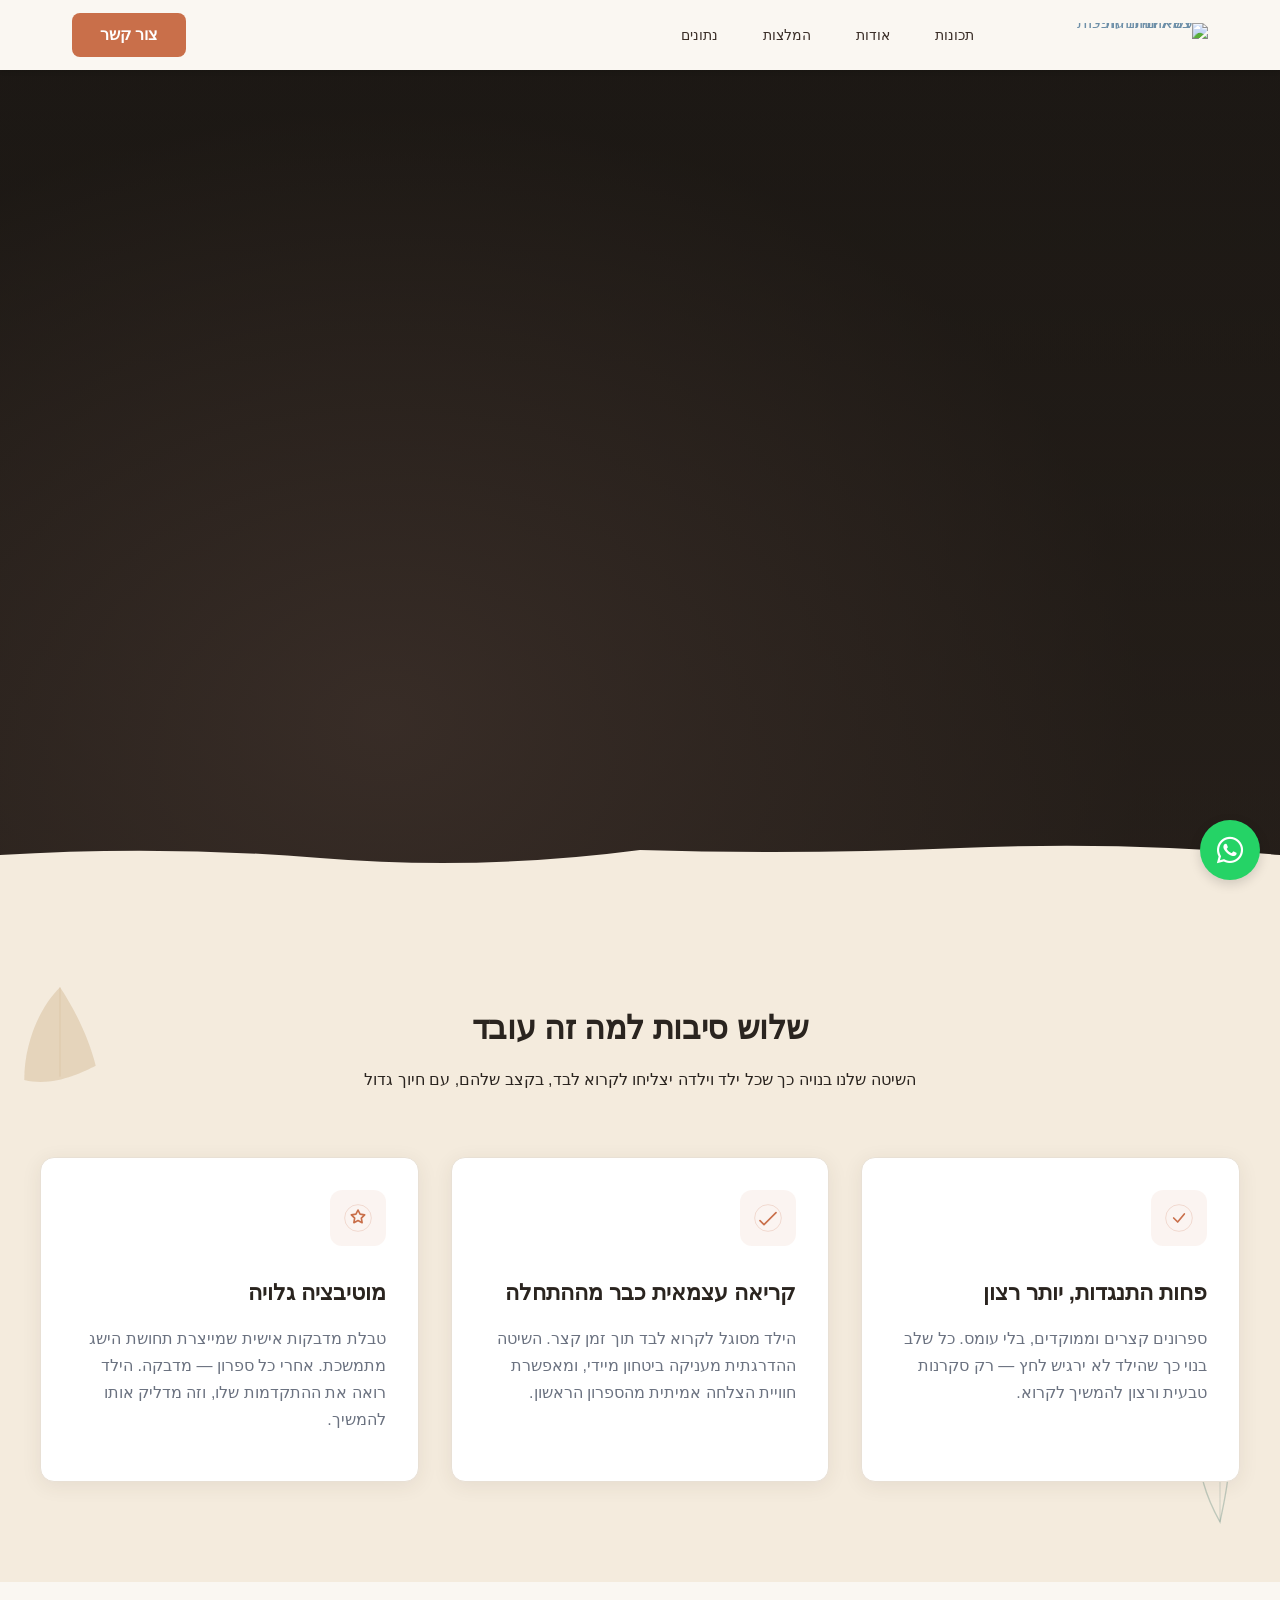
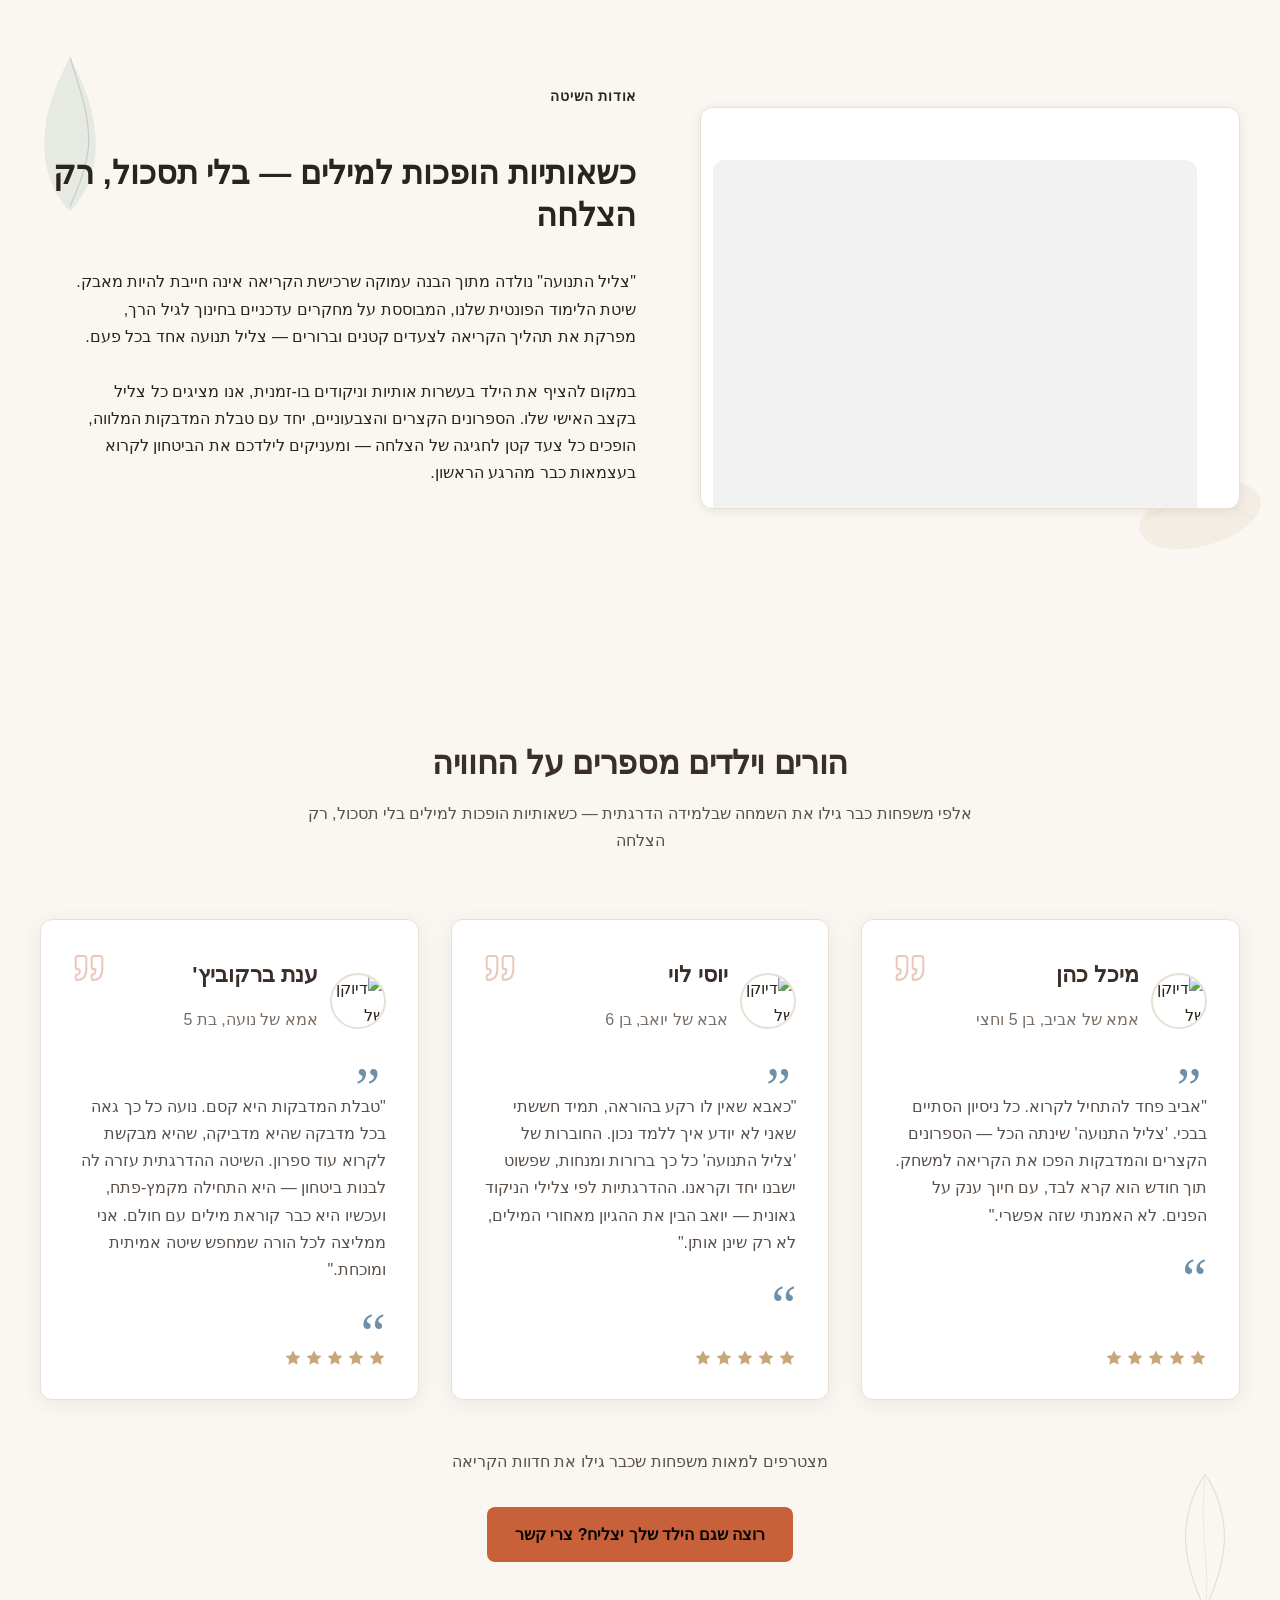
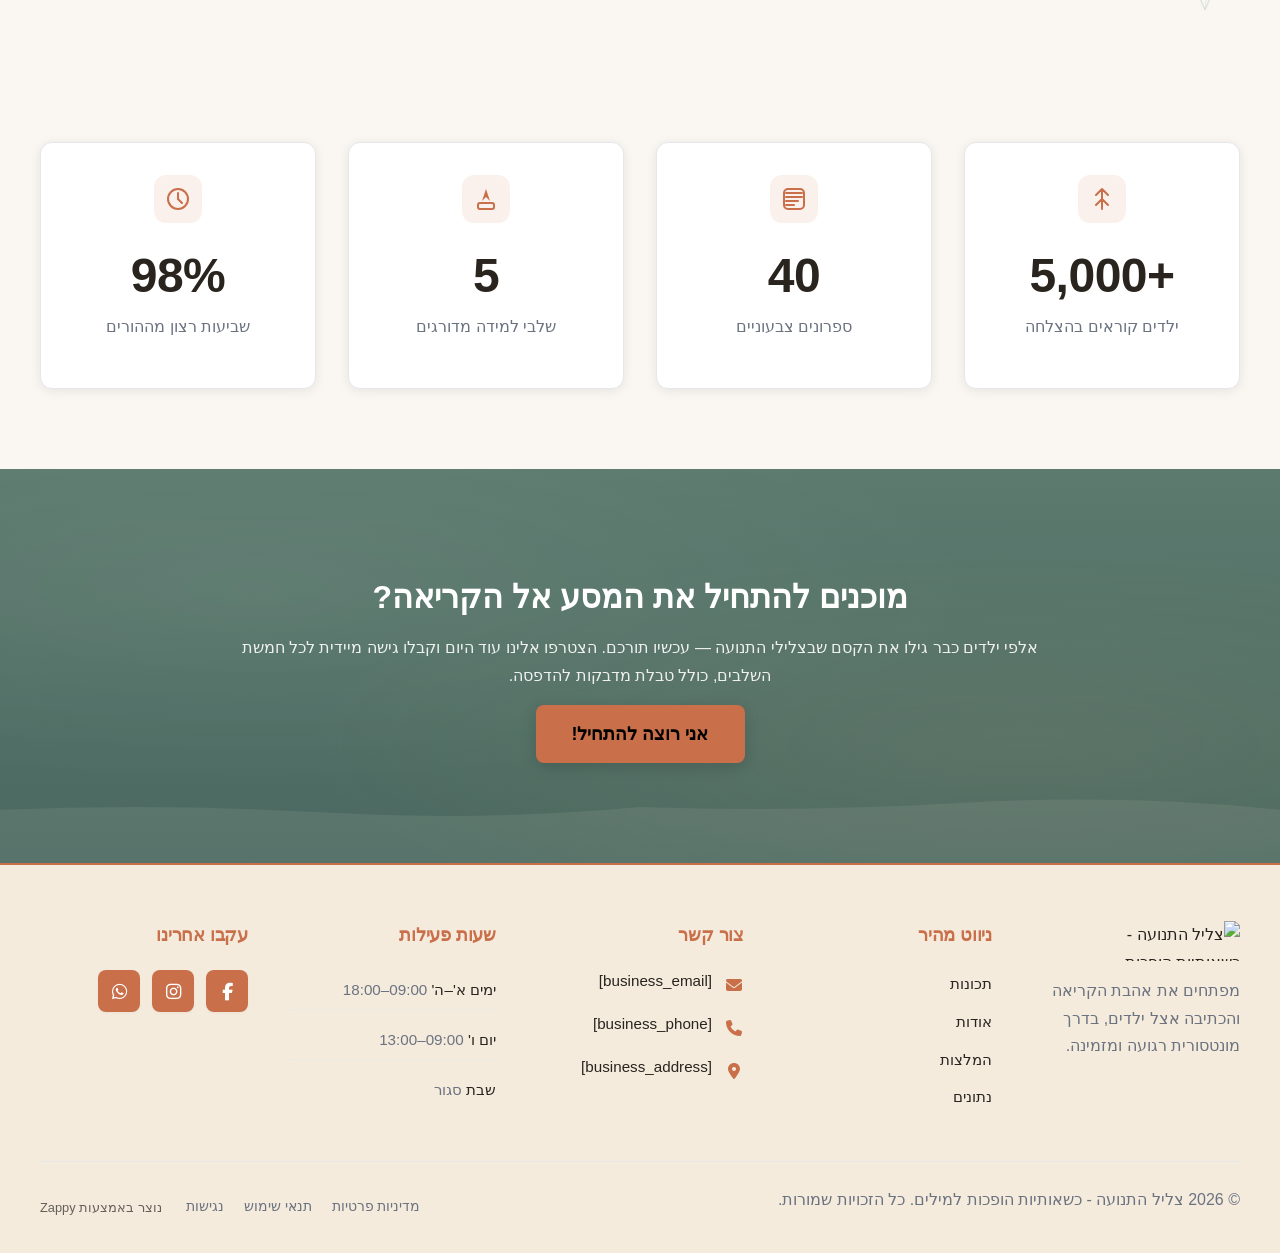
==== commit 8a480d06: "Background sync: Progressive GitHub Sync" ====
--- a/index.html
+++ b/index.html
@@ -809,15 +809,23 @@
 </script>
   
   <main id="main">
-    <section data-band-index="0" id="hero" class="index-hero-section" data-layout-spec="בית-hero" data-hero-type="fullscreen-scrim">
+    <section data-band-index="0" id="hero" class="index-hero-section" data-layout-spec="בית-hero" data-hero-type="fullscreen-scrim" style="; position: relative; overflow: hidden;">
+<div class="hero-video-background">
+  <div class="hero-video-overlay"></div>
+  <video class="hero-video" autoplay="" muted="" loop="" playsinline="">
+    <source src="/assets/hero-video-whatsapp-video-2026-06-05-at-17-44-10-1780760417824.mp4" type="video/mp4">
+    Your browser does not support the video tag.
+  </video>
+  <img class="hero-video-fallback" src="/assets/site-index-hero-image-1-1780760371629-ncbt2x.webp?v=1780760374147" alt="Hero background" loading="lazy">
+</div>
   <!-- Background Image -->
-  <div data-zappy-zoom-wrapper="true" data-element-id="img-1780759334514-h0m5znyi1" data-element-type="image" data-zappy-zoom-wrapper-width-mode="full" style="position: absolute !important; top: 0px !important; left: 0px !important; width: 100% !important; height: 100% !important; max-width: none !important; margin-left: 0px !important; margin-right: 0px !important; display: block !important; z-index: 1 !important; overflow: hidden !important;" data-zappy-zoom-clip="true" data-zappy-wrapper-margins-applied="true"><img fetchpriority="high" data-hero-bg="true" data-placeholder="index-hero-image-1" data-context="Warm, softly lit top-down view of a wooden Montessori-style table with scattered colorful Hebrew letter tiles, a child's small hands arranging them into a word, a sticker achievement chart beside them, natural textures, cream and earthy tones, shallow depth of field, cozy home learning atmosphere." width="1200" height="600" src="/assets/site-index-hero-image-1-1780760371629-ncbt2x.webp?v=1780760374147" alt="ילד מסדר אותיות עבריות צבעוניות על שולחן עץ חמים" class="hero-bg-image" data-hero-background="true" data-element-type="image" data-element-id="img-1780759334514-h0m5znyi1" style="object-position: 50% 33% !important; object-fit: cover; width: 100%; height: 100%; margin: 0px !important;" data-zappy-object-position="50% 33%" data-zappy-zoom="1"></div>
+  <div data-zappy-zoom-wrapper="true" data-element-id="img-1780759334514-h0m5znyi1" data-element-type="image" data-zappy-zoom-wrapper-width-mode="full" style="position: absolute !important; top: 0px !important; left: 0px !important; width: 100% !important; height: 100% !important; max-width: none !important; margin-left: 0px !important; margin-right: 0px !important; display: block !important; z-index: 1 !important; overflow: hidden !important;" data-zappy-zoom-clip="true" data-zappy-wrapper-margins-applied="true"><img fetchpriority="high" data-hero-bg="true" data-placeholder="index-hero-image-1" data-context="Warm, softly lit top-down view of a wooden Montessori-style table with scattered colorful Hebrew letter tiles, a child's small hands arranging them into a word, a sticker achievement chart beside them, natural textures, cream and earthy tones, shallow depth of field, cozy home learning atmosphere." width="1200" height="600" src="/assets/site-index-hero-image-1-1780760371629-ncbt2x.webp?v=1780760374147" alt="ילד מסדר אותיות עבריות צבעוניות על שולחן עץ חמים" class="hero-bg-image hero-original-image-hidden" data-hero-background="true" data-element-type="image" data-element-id="img-1780759334514-h0m5znyi1" style="object-position: 50% 33% !important; object-fit: cover; width: 100%; height: 100%; margin: 0px !important;; display: none !important;" data-zappy-object-position="50% 33%" data-zappy-zoom="1"></div>
 
   <!-- Scrim Overlay for Text Contrast -->
   <div class="hero-scrim" aria-hidden="true"></div>
 
   <!-- Text Overlay Group -->
-  <div class="hero-overlay">
+  <div class="hero-overlay hero-original-overlay-hidden" style="; display: none !important;">
     <div class="hero-content">
       <p class="zappy-editable"><span class="hero-label">שיטה פונטית הדרגתית לקריאה</span>
       </p><h1 class="hero-headline">צליל התנועה —<br>כשאותיות הופכות למילים</h1>
--- a/styles.css
+++ b/styles.css
@@ -4142,6 +4142,187 @@
 ._access-icon {
   display: flex !important;
 }
+
+
+/* Hero Video Background Styles */
+.hero-video-background {
+  position: absolute !important;
+  top: 0 !important;
+  left: 0 !important;
+  right: 0 !important;
+  bottom: 0 !important;
+  width: 100% !important;
+  height: 100% !important;
+  overflow: hidden !important;
+  z-index: 0 !important;
+  pointer-events: auto;
+}
+
+.hero-video-background .hero-video-overlay {
+  position: absolute;
+  top: 0;
+  left: 0;
+  width: 100%;
+  height: 100%;
+  background: linear-gradient(to bottom, rgba(0,0,0,0.3), rgba(0,0,0,0.5));
+  z-index: 1;
+  pointer-events: none;
+}
+
+.hero-video-background .hero-video {
+  position: absolute !important;
+  top: 50% !important;
+  left: 50% !important;
+  min-width: 100% !important;
+  min-height: 100% !important;
+  width: auto !important;
+  height: auto !important;
+  transform: translate(-50%, -50%) !important;
+  object-fit: cover !important;
+  z-index: 0 !important;
+}
+
+.hero-video-background .hero-video-iframe {
+  position: absolute !important;
+  top: 50% !important;
+  left: 50% !important;
+  width: 100vw !important;
+  height: 56.25vw !important; /* 16:9 aspect ratio */
+  min-height: 100% !important;
+  min-width: 177.78vh !important; /* 16:9 aspect ratio */
+  transform: translate(-50%, -50%) !important;
+  pointer-events: none !important;
+  z-index: 0 !important;
+}
+
+.hero-video-background .hero-video-fallback {
+  display: none;
+  position: absolute;
+  top: 0;
+  left: 0;
+  width: 100%;
+  height: 100%;
+  object-fit: cover;
+  z-index: 0;
+}
+
+/* Hidden original hero image and its container */
+.hero-original-image-hidden {
+  display: none !important;
+}
+
+/* Hidden original hero overlay (replaced by video overlay) */
+.hero-original-overlay-hidden {
+  display: none !important;
+}
+
+/* When hero has video, center the content that's not the video background */
+/* This handles cases where original layout had image + text side-by-side */
+.hero-section:has(.hero-video-background),
+[class*="hero"]:has(.hero-video-background) {
+  display: flex !important;
+  flex-direction: column !important;
+  justify-content: center !important;
+  align-items: center !important;
+  text-align: center !important;
+}
+
+/* Content containers in hero with video - center them (exclude dividers, scrims, zoom wrappers) */
+.hero-section:has(.hero-video-background) > *:not(.hero-video-background):not(.zappy-section-controls):not([class*="zappy-"]):not([class*="divider"]):not([class*="scrim"]):not([data-zappy-zoom-wrapper]),
+[class*="hero"]:has(.hero-video-background) > *:not(.hero-video-background):not(.zappy-section-controls):not([class*="zappy-"]):not([class*="divider"]):not([class*="scrim"]):not([data-zappy-zoom-wrapper]) {
+  text-align: center !important;
+  max-width: 900px !important;
+  margin-left: auto !important;
+  margin-right: auto !important;
+}
+
+/* Section controls must keep their absolute positioning */
+.hero-section:has(.hero-video-background) .zappy-section-controls,
+[class*="hero"]:has(.hero-video-background) .zappy-section-controls {
+  position: absolute !important;
+  top: 12px !important;
+  left: 12px !important;
+  display: flex !important;
+  flex-direction: row !important;
+  align-items: center !important;
+  width: auto !important;
+  max-width: none !important;
+  margin: 0 !important;
+  text-align: left !important;
+}
+
+/* Hero video edit cursor - only shown in edit mode */
+body.zappy-edit-mode .zappy-editable-video-bg {
+  cursor: url("data:image/svg+xml,%3Csvg width='18' height='18' viewBox='0 0 50 50' fill='none' xmlns='http://www.w3.org/2000/svg'%3E%3Cpath d='M29.2344 9.93125L4.87351 34.2922C4.67351 34.4922 4.52976 34.7437 4.46101 35.0203L1.60789 46.4984C1.47664 47.0312 1.63289 47.5922 2.02039 47.9797C2.40945 48.3688 2.97351 48.5219 3.50164 48.3922L14.9798 45.5406C15.2548 45.4719 15.5063 45.3297 15.7079 45.1281L40.0688 20.7672L29.2344 9.93125Z' fill='%23FF0083'/%3E%3Cpath d='M46.1937 3.80781C43.2062 0.820311 38.3468 0.820311 35.3578 3.80781L31.4421 7.72344L42.2781 18.5594L46.1937 14.6437C49.1812 11.6547 49.1812 6.79531 46.1937 3.80781Z' fill='%23FF0083'/%3E%3C/svg%3E") 2 13, pointer !important;
+}
+
+/* Fallback for browsers/devices that don't support video */
+@media (prefers-reduced-motion: reduce) {
+  .hero-video-background .hero-video,
+  .hero-video-background .hero-video-iframe {
+    display: none;
+  }
+  .hero-video-background .hero-video-fallback {
+    display: block;
+  }
+}
+
+/* Mobile responsive styles for hero video */
+@media (max-width: 768px) {
+  .hero-video-background .hero-video {
+    /* On mobile, hero sections are often taller than wide, so we need to ensure the video fills the height */
+    width: auto !important;
+    height: 100% !important;
+    min-width: 100% !important;
+    min-height: 100% !important;
+    /* Use a larger scale to ensure no gaps on tall mobile hero sections */
+    object-fit: cover !important;
+  }
+  
+  .hero-video-background .hero-video-iframe {
+    /* For iframes on mobile, use height-based sizing since hero is often taller */
+    width: 177.78vh !important; /* 16:9 based on height */
+    height: 100vh !important;
+    min-width: 100% !important;
+    min-height: 100% !important;
+  }
+  
+  /* Ensure hero section has a minimum height on mobile */
+  .hero-section:has(.hero-video-background),
+  [class*="hero"]:has(.hero-video-background) {
+    min-height: 60vh !important;
+  }
+  
+  /* Adjust content padding on mobile (exclude dividers, scrims, zoom wrappers) */
+  .hero-section:has(.hero-video-background) > *:not(.hero-video-background):not(.zappy-section-controls):not([class*="zappy-"]):not([class*="divider"]):not([class*="scrim"]):not([data-zappy-zoom-wrapper]),
+  [class*="hero"]:has(.hero-video-background) > *:not(.hero-video-background):not(.zappy-section-controls):not([class*="zappy-"]):not([class*="divider"]):not([class*="scrim"]):not([data-zappy-zoom-wrapper]) {
+    max-width: 100% !important;
+    padding-left: 1rem !important;
+    padding-right: 1rem !important;
+  }
+}
+
+/* Extra small screens */
+@media (max-width: 480px) {
+  .hero-video-background .hero-video-iframe {
+    /* Ensure full coverage on very tall mobile screens */
+    width: 200vh !important;
+    height: 100vh !important;
+  }
+  
+  .hero-section:has(.hero-video-background),
+  [class*="hero"]:has(.hero-video-background) {
+    min-height: 50vh !important;
+  }
+}
+
+/* Hero content should be above the video (exclude dividers which need position:absolute) */
+.hero-section:has(.hero-video-background) > *:not(.hero-video-background):not([class*="divider"]):not([class*="scrim"]):not([data-zappy-zoom-wrapper]),
+[class*="hero"]:has(.hero-video-background) > *:not(.hero-video-background):not([class*="divider"]):not([class*="scrim"]):not([data-zappy-zoom-wrapper]) {
+  position: relative;
+  z-index: 2;
+}
+
 /* mobile-submenu-overflow-fix */
 @media (max-width: 768px) {
   .navbar .sub-menu.mobile-expanded,
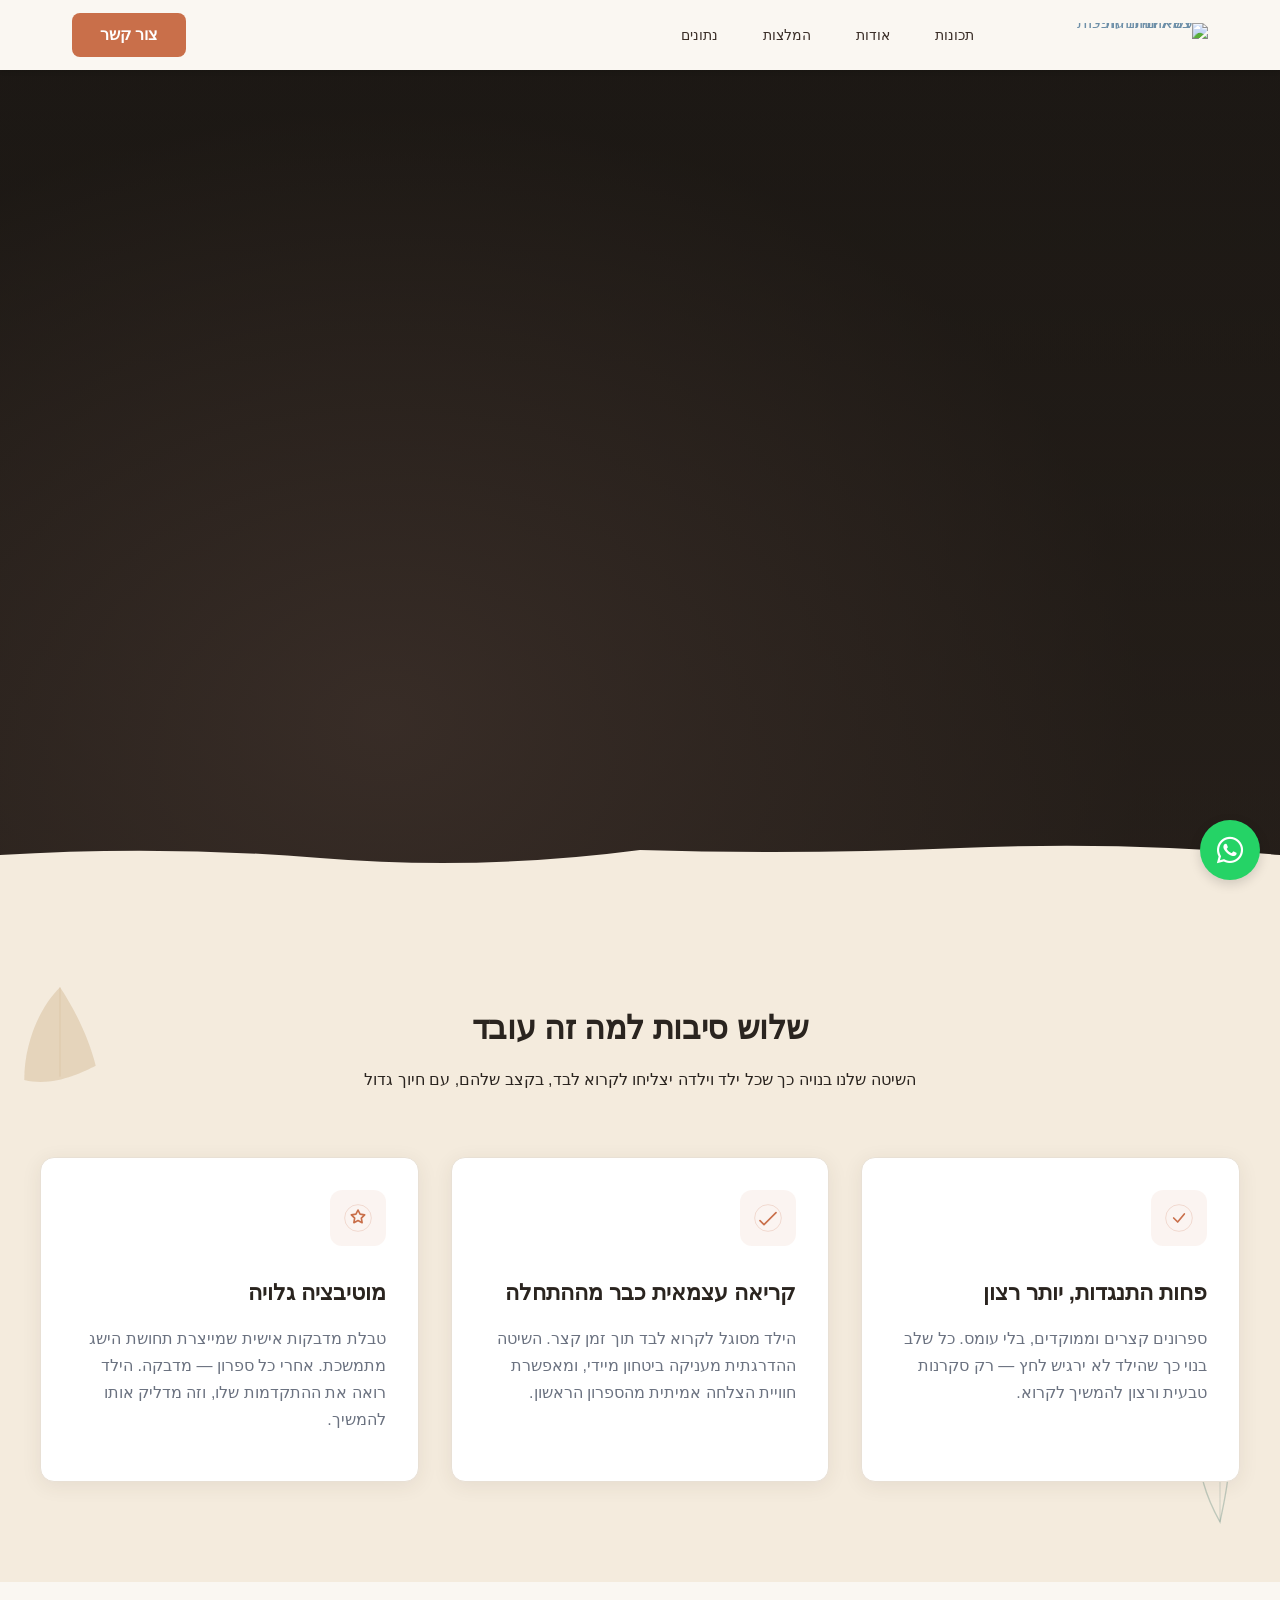
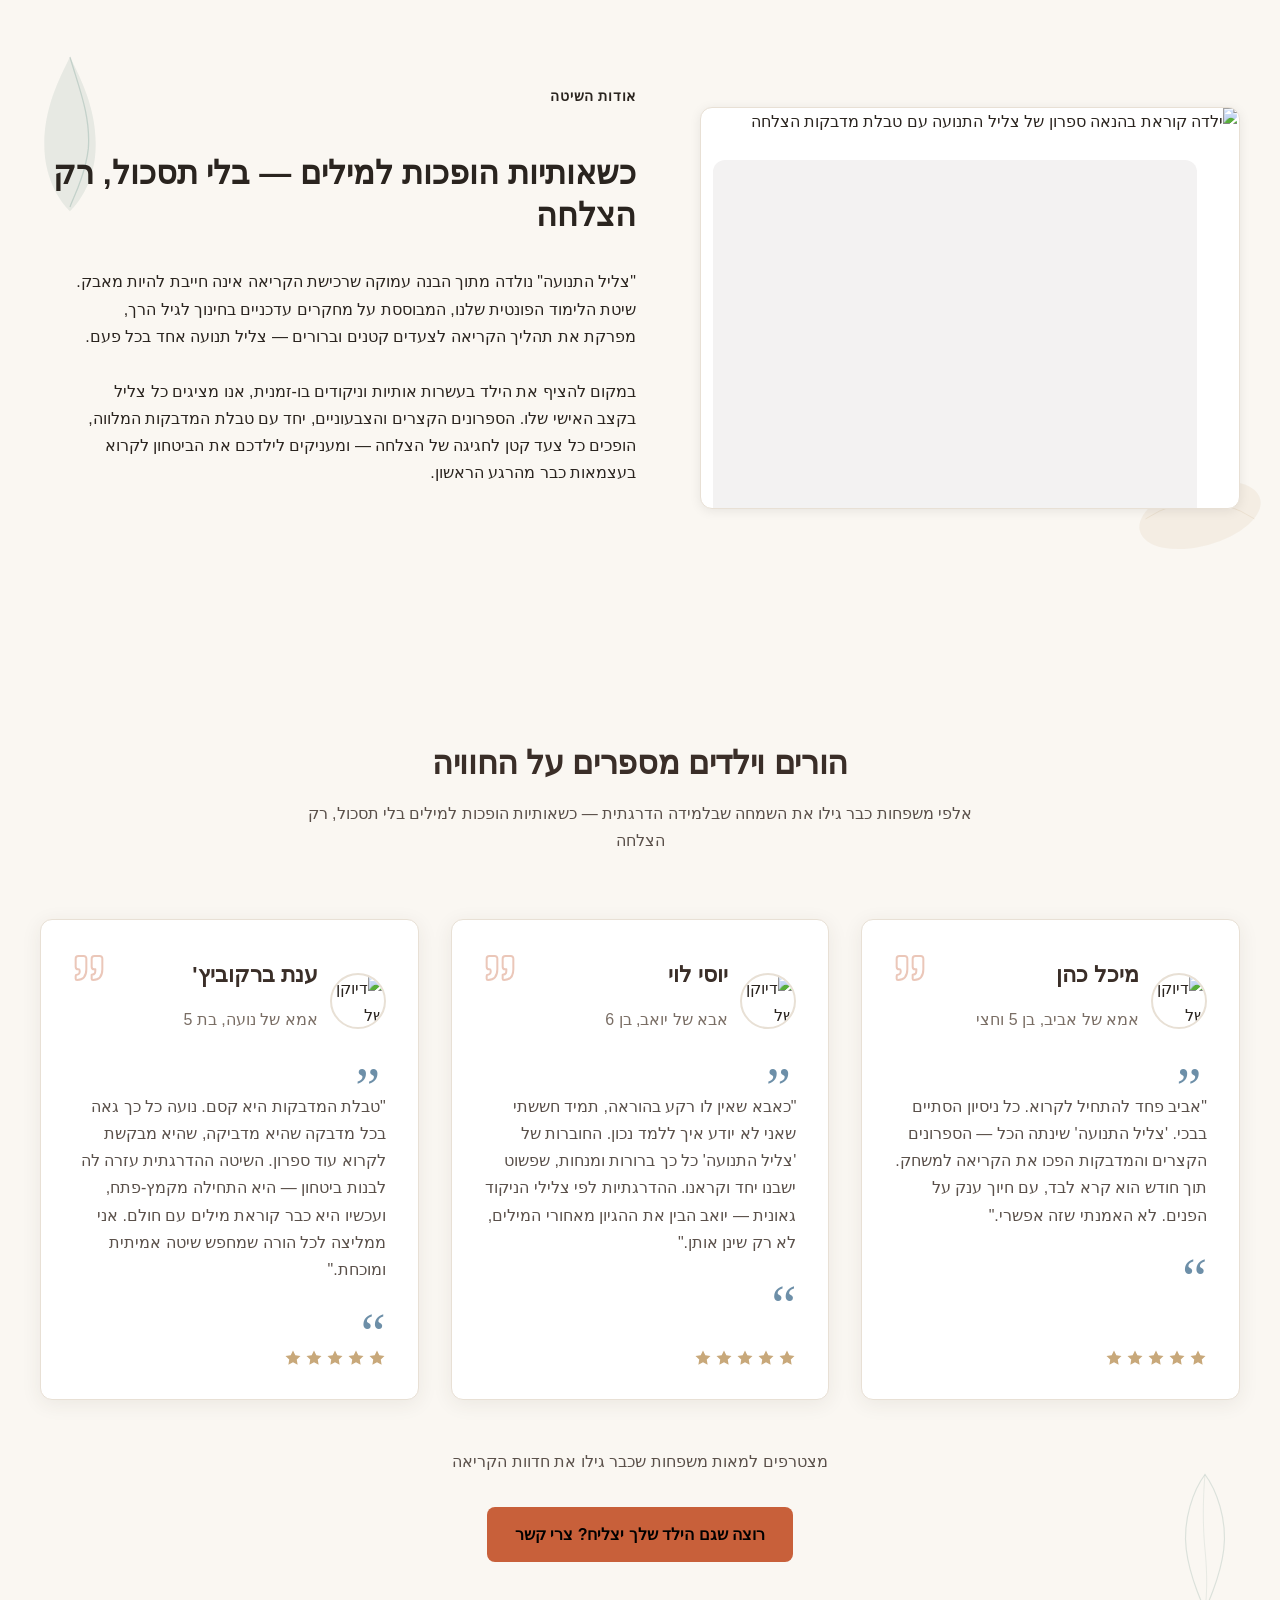
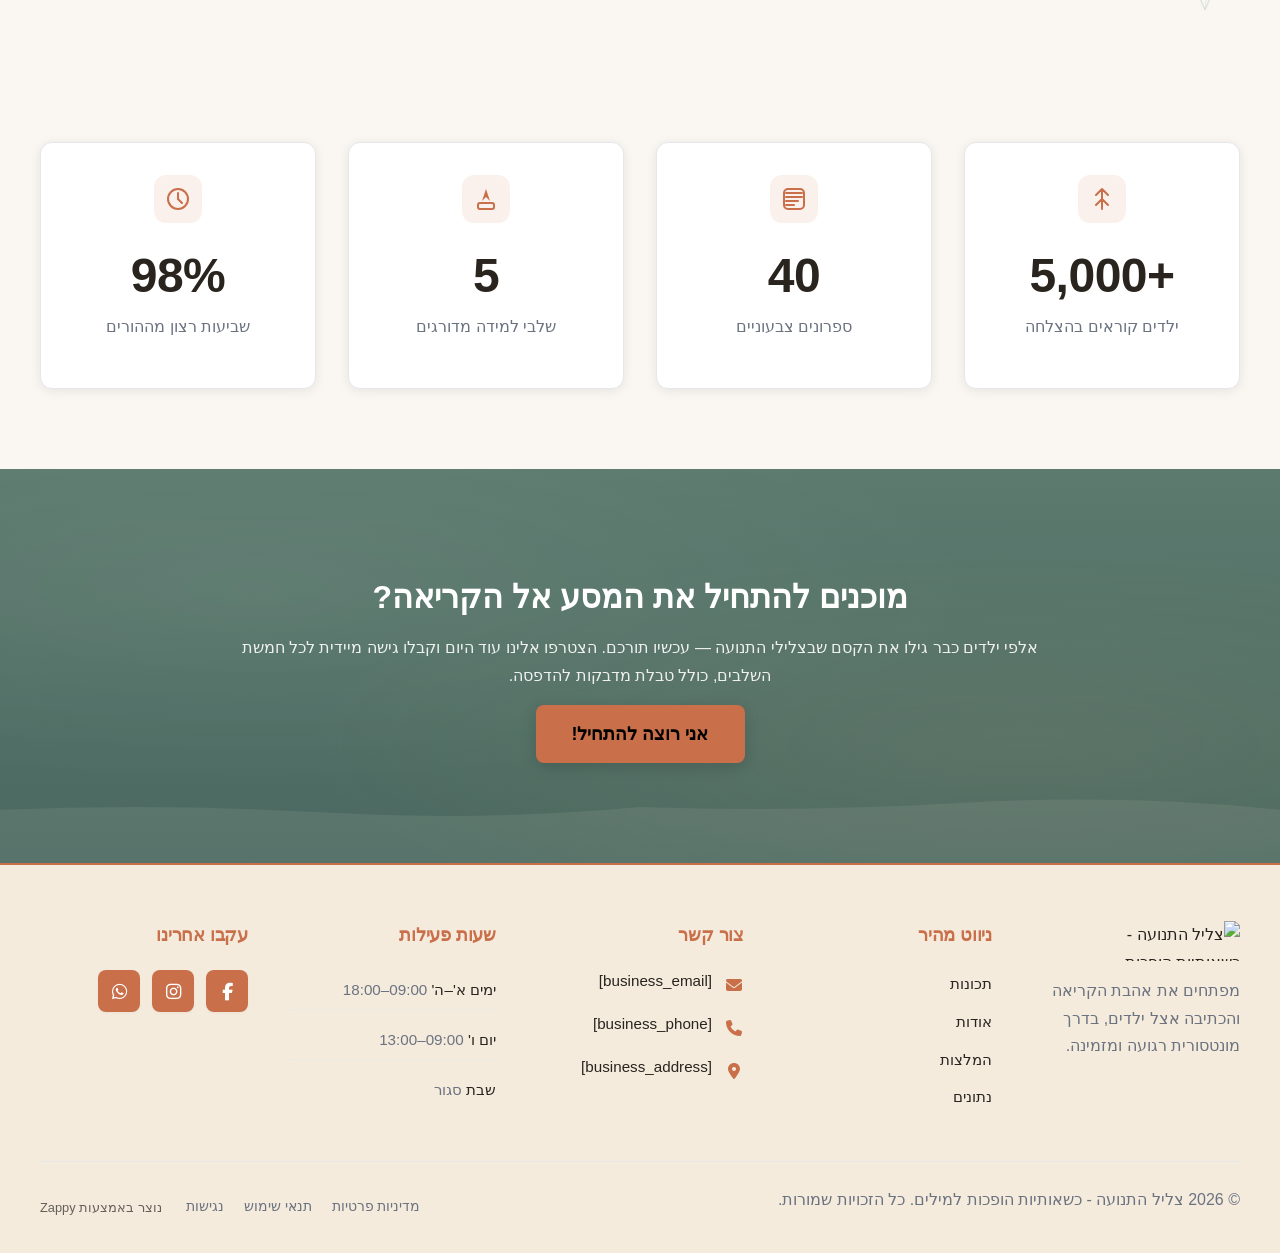
==== commit ffea85c3: "Background sync: Progressive GitHub Sync" ====
--- a/index.html
+++ b/index.html
@@ -810,8 +810,8 @@
   
   <main id="main">
     <section data-band-index="0" id="hero" class="index-hero-section" data-layout-spec="בית-hero" data-hero-type="fullscreen-scrim" style="; position: relative; overflow: hidden;">
-<div class="hero-video-background">
-  <div class="hero-video-overlay"></div>
+<div class="hero-video-background zappy-editable-video-bg" id="hero-video-bg-1780760547478" data-original-image-src="/assets/site-index-hero-image-1-1780760371629-ncbt2x.webp?v=1780760374147">
+  <div class="hero-video-overlay" style="transition: background 0.3s;"></div>
   <video class="hero-video" autoplay="" muted="" loop="" playsinline="">
     <source src="/assets/hero-video-whatsapp-video-2026-06-05-at-17-44-10-1780760417824.mp4" type="video/mp4">
     Your browser does not support the video tag.
@@ -819,7 +819,7 @@
   <img class="hero-video-fallback" src="/assets/site-index-hero-image-1-1780760371629-ncbt2x.webp?v=1780760374147" alt="Hero background" loading="lazy">
 </div>
   <!-- Background Image -->
-  <div data-zappy-zoom-wrapper="true" data-element-id="img-1780759334514-h0m5znyi1" data-element-type="image" data-zappy-zoom-wrapper-width-mode="full" style="position: absolute !important; top: 0px !important; left: 0px !important; width: 100% !important; height: 100% !important; max-width: none !important; margin-left: 0px !important; margin-right: 0px !important; display: block !important; z-index: 1 !important; overflow: hidden !important;" data-zappy-zoom-clip="true" data-zappy-wrapper-margins-applied="true"><img fetchpriority="high" data-hero-bg="true" data-placeholder="index-hero-image-1" data-context="Warm, softly lit top-down view of a wooden Montessori-style table with scattered colorful Hebrew letter tiles, a child's small hands arranging them into a word, a sticker achievement chart beside them, natural textures, cream and earthy tones, shallow depth of field, cozy home learning atmosphere." width="1200" height="600" src="/assets/site-index-hero-image-1-1780760371629-ncbt2x.webp?v=1780760374147" alt="ילד מסדר אותיות עבריות צבעוניות על שולחן עץ חמים" class="hero-bg-image hero-original-image-hidden" data-hero-background="true" data-element-type="image" data-element-id="img-1780759334514-h0m5znyi1" style="object-position: 50% 33% !important; object-fit: cover; width: 100%; height: 100%; margin: 0px !important;; display: none !important;" data-zappy-object-position="50% 33%" data-zappy-zoom="1"></div>
+  <div data-zappy-zoom-wrapper="true" data-element-id="img-1780759334514-h0m5znyi1" data-element-type="image" data-zappy-zoom-wrapper-width-mode="full" style="position: absolute !important; top: 0px !important; left: 0px !important; width: 100% !important; height: 100% !important; max-width: none !important; margin-left: 0px !important; margin-right: 0px !important; display: block !important; z-index: 1 !important; overflow: hidden !important;" data-zappy-zoom-clip="true" data-zappy-wrapper-margins-applied="true" data-zappy-zoom-wrapper-align="center" data-zappy-zoom-wrapper-width="1221px" data-zappy-zoom-wrapper-height="572px"><img fetchpriority="high" data-hero-bg="true" data-placeholder="index-hero-image-1" data-context="Warm, softly lit top-down view of a wooden Montessori-style table with scattered colorful Hebrew letter tiles, a child's small hands arranging them into a word, a sticker achievement chart beside them, natural textures, cream and earthy tones, shallow depth of field, cozy home learning atmosphere." width="1200" height="600" src="/assets/site-index-hero-image-1-1780760621851-bygqgb.webp?v=1780760624223" alt="ילד מסדר אותיות עבריות צבעוניות על שולחן עץ חמים" class="hero-bg-image hero-original-image-hidden" data-hero-background="true" data-element-type="image" data-element-id="img-1780759334514-h0m5znyi1" style="object-fit: cover; width: 100%; height: 100%; object-position: 50% 33% !important; margin: 0px !important; display: block !important; position: absolute !important; left: 0% !important; top: 0% !important; max-width: none !important; max-height: none !important;" data-zappy-object-position="50% 33%" data-zappy-zoom="1" data-zappy-original-width="1221.3333740234375" data-zappy-original-height="572"></div>
 
   <!-- Scrim Overlay for Text Contrast -->
   <div class="hero-scrim" aria-hidden="true"></div>
@@ -827,7 +827,7 @@
   <!-- Text Overlay Group -->
   <div class="hero-overlay hero-original-overlay-hidden" style="; display: none !important;">
     <div class="hero-content">
-      <p class="zappy-editable"><span class="hero-label">שיטה פונטית הדרגתית לקריאה</span>
+      <p><span class="hero-label">שיטה פונטית הדרגתית לקריאה</span>
       </p><h1 class="hero-headline">צליל התנועה —<br>כשאותיות הופכות למילים</h1>
       <h3 class="hero-subtitle">שיטה פונטית הדרגתית שהופכת את הקריאה לחוויה של הצלחה. בלי תסכול, בלי עומס — רק הנאה צרופה.</h3>
       <div class="hero-cta-group">
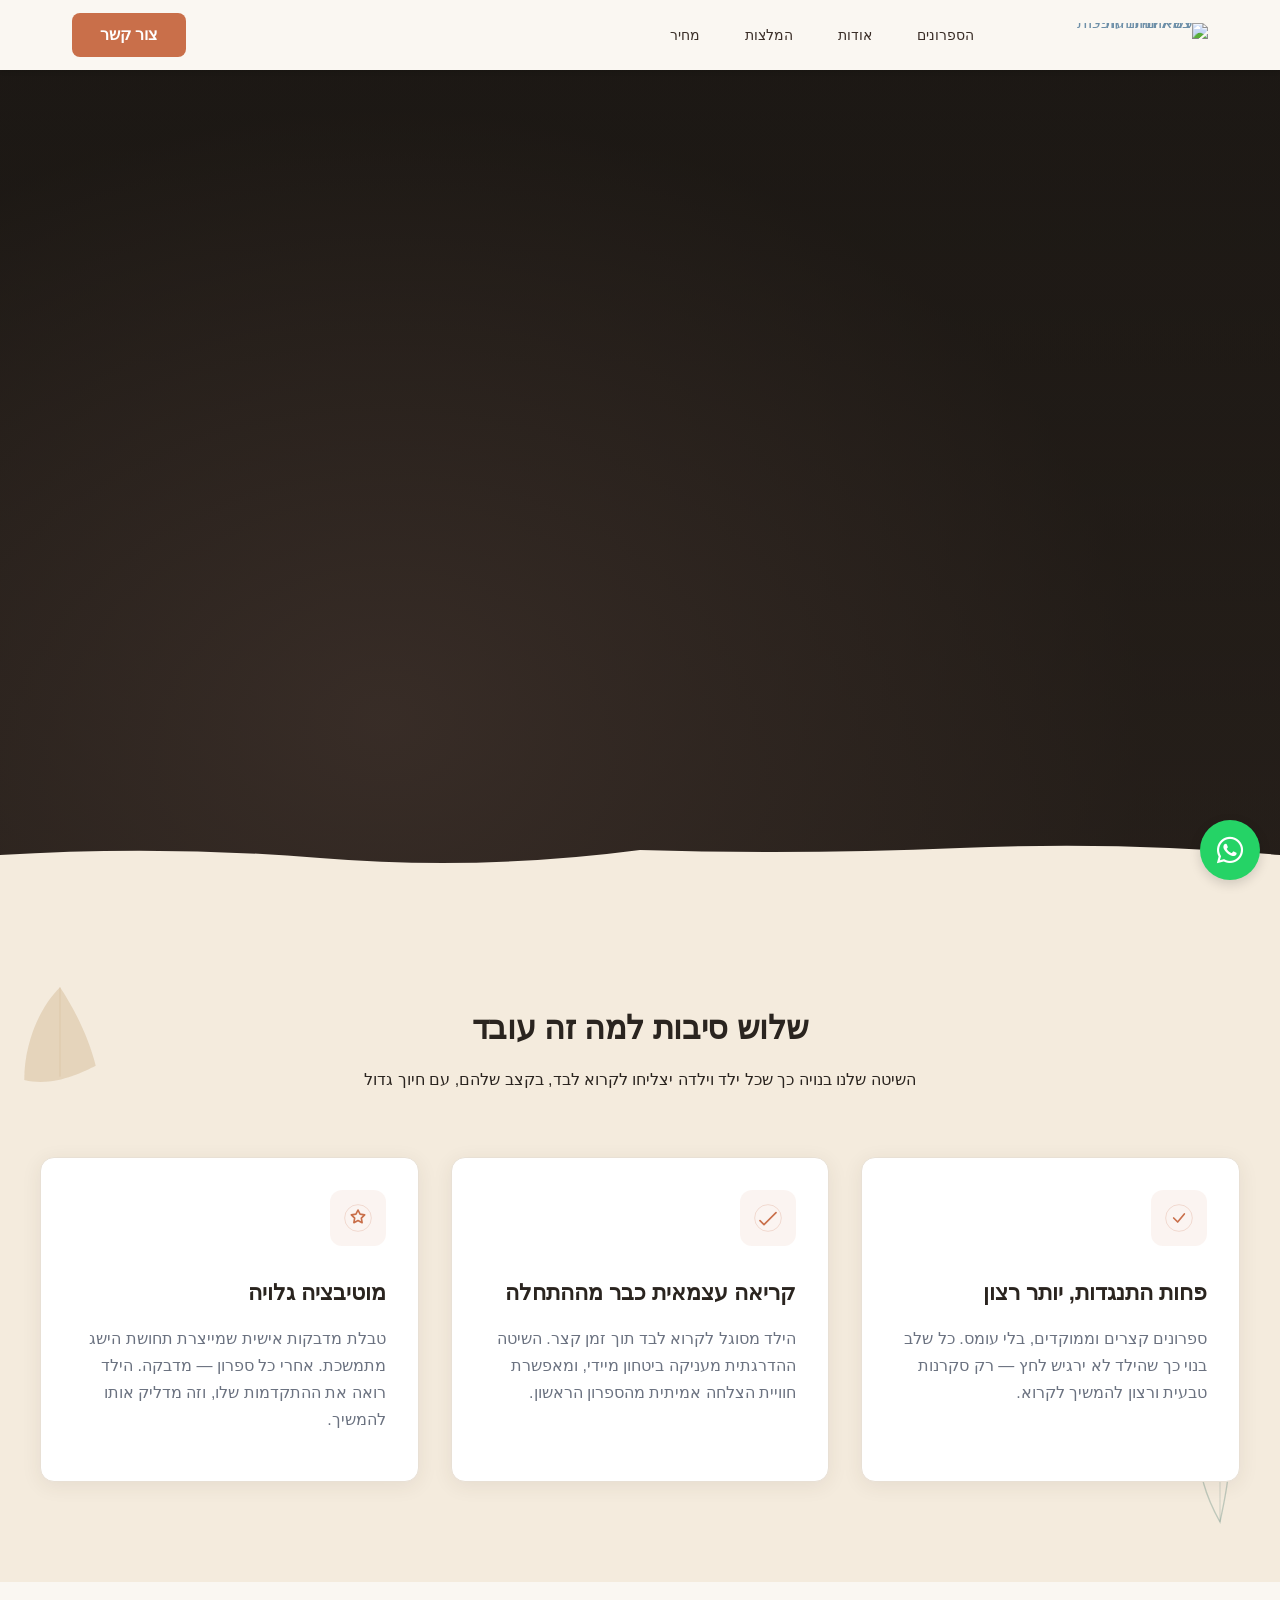
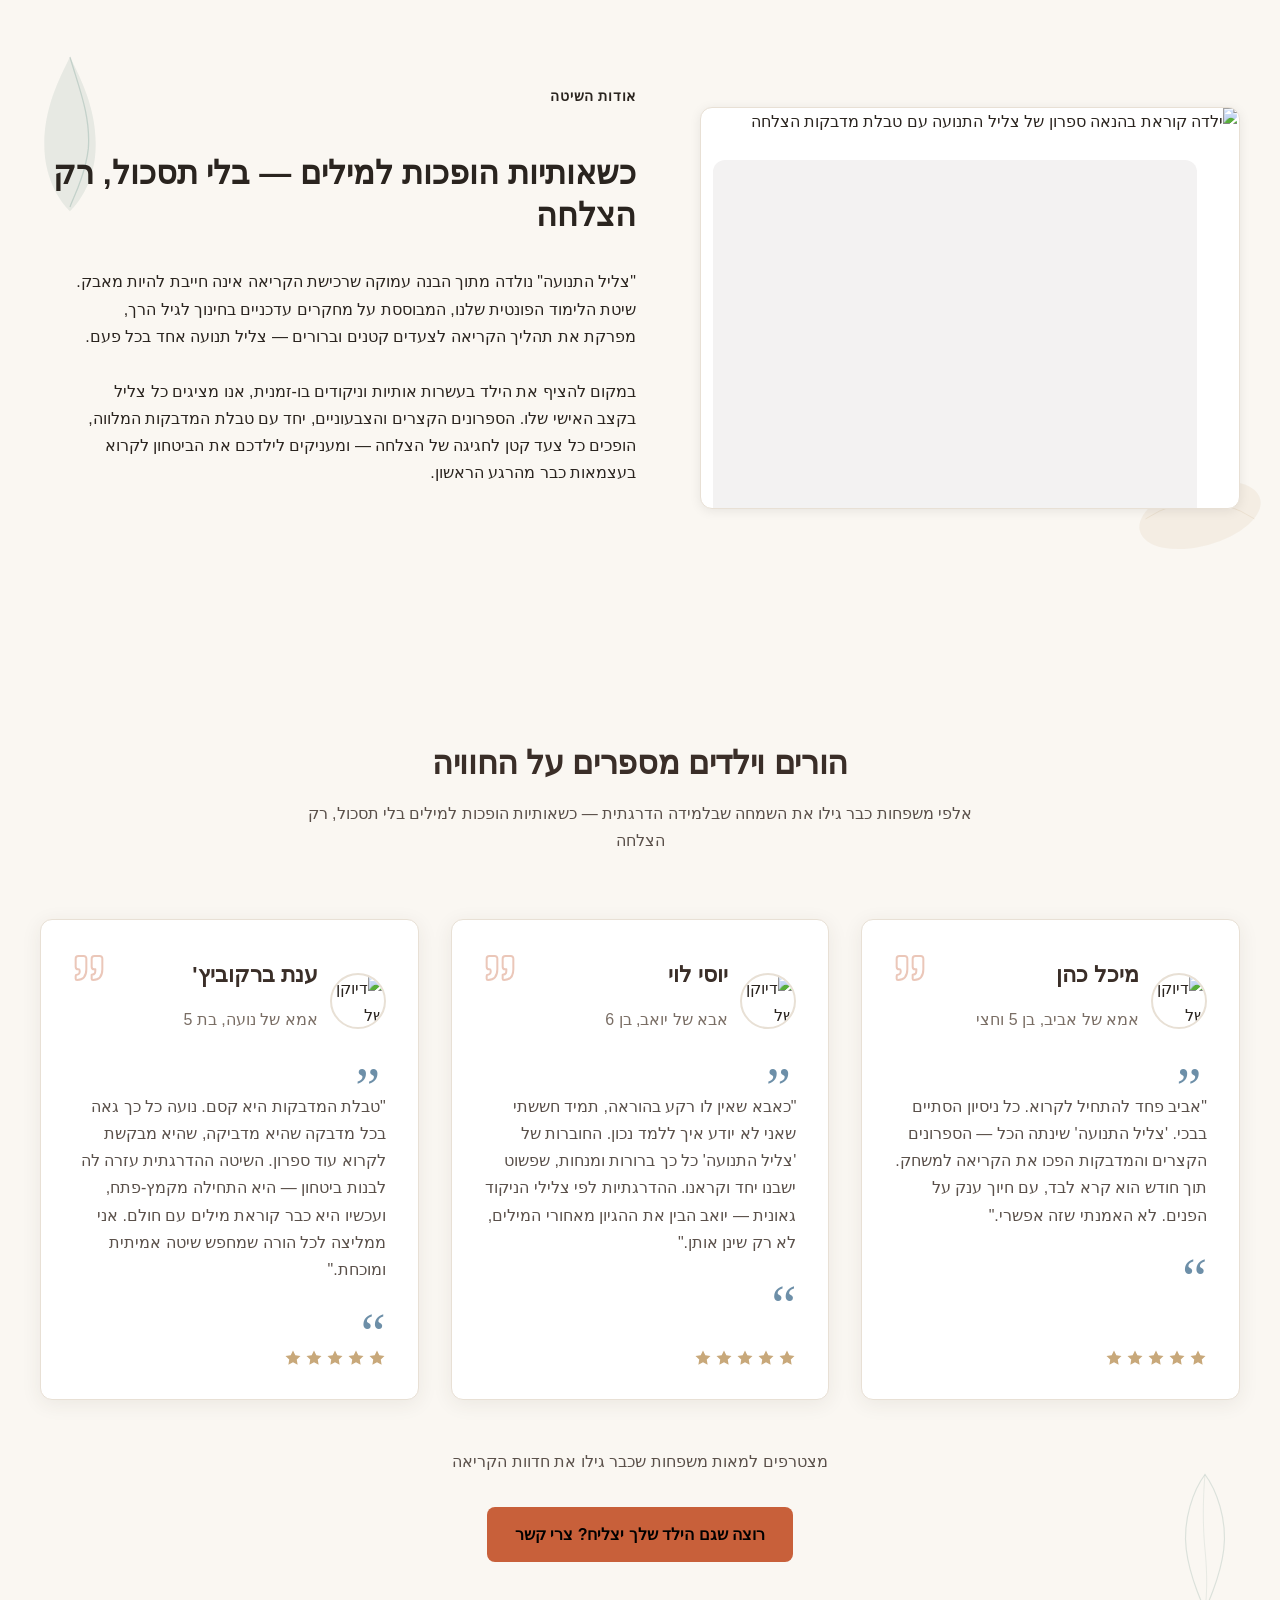
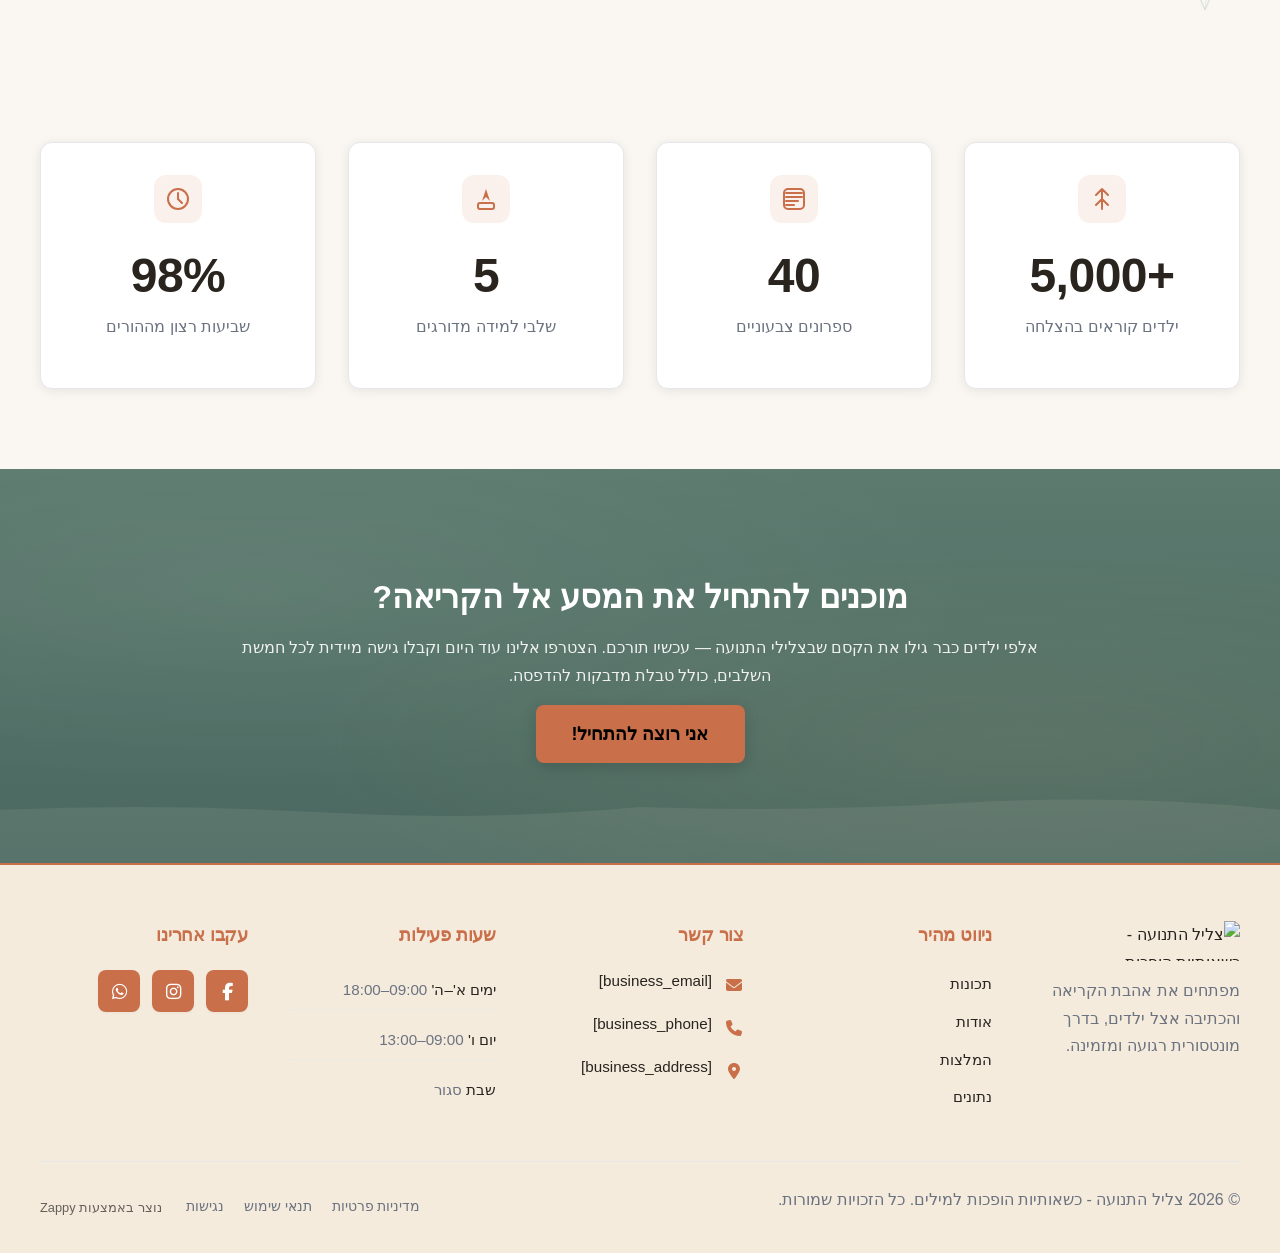
==== commit 87255652: "Background sync: Progressive GitHub Sync" ====
--- a/index.html
+++ b/index.html
@@ -361,7 +361,7 @@
   <div class="nav-container">
     <div class="nav-right-group"><div class="nav-brand">
       <a href="/" class="logo-link"><img class="logo" src="/assets/site-----image-1.webp" alt="צליל התנועה - כשאותיות הופכות למילים"></a>
-    </div><ul class="nav-menu" id="navMenu"><li><a href="#features">תכונות</a></li><li><a href="#about">אודות</a></li><li><a href="#testimonials">המלצות</a></li><li><a href="#stats">נתונים</a></li></ul></div>
+    </div><ul class="nav-menu" id="navMenu"><li><a href="#features">הספרונים</a></li><li><a href="#about">אודות</a></li><li><a href="#testimonials">המלצות</a></li><li><a href="#stats">מחיר</a></li></ul></div>
     
     <div class="nav-cta-container">
       <a href="#cta" class="nav-cta-btn">צור קשר</a>
@@ -819,7 +819,7 @@
   <img class="hero-video-fallback" src="/assets/site-index-hero-image-1-1780760371629-ncbt2x.webp?v=1780760374147" alt="Hero background" loading="lazy">
 </div>
   <!-- Background Image -->
-  <div data-zappy-zoom-wrapper="true" data-element-id="img-1780759334514-h0m5znyi1" data-element-type="image" data-zappy-zoom-wrapper-width-mode="full" style="position: absolute !important; top: 0px !important; left: 0px !important; width: 100% !important; height: 100% !important; max-width: none !important; margin-left: 0px !important; margin-right: 0px !important; display: block !important; z-index: 1 !important; overflow: hidden !important;" data-zappy-zoom-clip="true" data-zappy-wrapper-margins-applied="true" data-zappy-zoom-wrapper-align="center" data-zappy-zoom-wrapper-width="1221px" data-zappy-zoom-wrapper-height="572px"><img fetchpriority="high" data-hero-bg="true" data-placeholder="index-hero-image-1" data-context="Warm, softly lit top-down view of a wooden Montessori-style table with scattered colorful Hebrew letter tiles, a child's small hands arranging them into a word, a sticker achievement chart beside them, natural textures, cream and earthy tones, shallow depth of field, cozy home learning atmosphere." width="1200" height="600" src="/assets/site-index-hero-image-1-1780760621851-bygqgb.webp?v=1780760624223" alt="ילד מסדר אותיות עבריות צבעוניות על שולחן עץ חמים" class="hero-bg-image hero-original-image-hidden" data-hero-background="true" data-element-type="image" data-element-id="img-1780759334514-h0m5znyi1" style="object-fit: cover; width: 100%; height: 100%; object-position: 50% 33% !important; margin: 0px !important; display: block !important; position: absolute !important; left: 0% !important; top: 0% !important; max-width: none !important; max-height: none !important;" data-zappy-object-position="50% 33%" data-zappy-zoom="1" data-zappy-original-width="1221.3333740234375" data-zappy-original-height="572"></div>
+  <div data-zappy-zoom-wrapper="true" data-element-id="img-1780759334514-h0m5znyi1" data-element-type="image" data-zappy-zoom-wrapper-width-mode="full" style="position: absolute !important; top: 0px !important; left: 0px !important; width:100% !important; height:100% !important; max-width:none !important; margin-left: 0px !important; margin-right: 0px !important; display: block !important; z-index: 1 !important; overflow: hidden !important;" data-zappy-zoom-clip="true" data-zappy-wrapper-margins-applied="true" data-zappy-zoom-wrapper-align="center" data-zappy-zoom-wrapper-width="1221px" data-zappy-zoom-wrapper-height="572px"><img fetchpriority="high" data-hero-bg="true" data-placeholder="index-hero-image-1" data-context="Warm, softly lit top-down view of a wooden Montessori-style table with scattered colorful Hebrew letter tiles, a child's small hands arranging them into a word, a sticker achievement chart beside them, natural textures, cream and earthy tones, shallow depth of field, cozy home learning atmosphere." width="1200" height="600" src="/assets/site-index-hero-image-1-1780760700917-xk4kpz.webp?v=1780760703203" alt="ילד מסדר אותיות עבריות צבעוניות על שולחן עץ חמים" class="hero-bg-image hero-original-image-hidden" data-hero-background="true" data-element-type="image" data-element-id="img-1780759334514-h0m5znyi1" style="object-fit: cover; width: 100%; height: 100%; object-position: 50% 33% !important; margin: 0px !important; display: block !important; position: absolute !important; left: 0% !important; top: -1.34217% !important; max-width: none !important; max-height: none !important;" data-zappy-object-position="50% 33%" data-zappy-zoom="1" data-zappy-original-width="1221.3333740234375" data-zappy-original-height="572"></div>
 
   <!-- Scrim Overlay for Text Contrast -->
   <div class="hero-scrim" aria-hidden="true"></div>
@@ -860,16 +860,16 @@
 </section>
 
 <section data-band-index="1" id="features" class="index-features-section" data-layout-spec="בית-features">
-  <div class="index-features-section__container">
-    <div class="index-features-section__header">
+  <div class="index-features-section__container" id="zappy-section-2">
+    <div class="index-features-section__header" id="zappy-section-3">
       <h2 class="index-features-section__title">שלוש סיבות למה זה עובד</h2>
       <p class="index-features-section__subtitle">השיטה שלנו בנויה כך שכל ילד וילדה יצליחו לקרוא לבד, בקצב שלהם, עם חיוך גדול</p>
     </div>
 
-    <div class="index-features-section__grid">
+    <div class="index-features-section__grid" id="zappy-section-4">
       <!-- Feature 1 -->
-      <article class="index-features-section__card">
-        <div class="index-features-section__card-icon-wrapper">
+      <article class="index-features-section__card" id="zappy-section-5">
+        <div class="index-features-section__card-icon-wrapper" id="zappy-section-6">
           <svg class="index-features-section__card-icon" data-element-type="icon" data-icon-type="svg" viewBox="0 0 48 48" fill="none" xmlns="http://www.w3.org/2000/svg">
             <circle cx="24" cy="24" r="20" stroke="currentColor" stroke-width="1.5" opacity="0.2"></circle>
             <path d="M16 24L22 30L32 18" stroke="currentColor" stroke-width="2.5" stroke-linecap="round" stroke-linejoin="round"></path>
@@ -880,8 +880,8 @@
       </article>
 
       <!-- Feature 2 -->
-      <article class="index-features-section__card">
-        <div class="index-features-section__card-icon-wrapper">
+      <article class="index-features-section__card" id="zappy-section-7">
+        <div class="index-features-section__card-icon-wrapper" id="zappy-section-8">
           <svg class="index-features-section__card-icon" data-element-type="icon" data-icon-type="svg" viewBox="0 0 48 48" fill="none" xmlns="http://www.w3.org/2000/svg">
             <circle cx="24" cy="24" r="20" stroke="currentColor" stroke-width="1.5" opacity="0.2"></circle>
             <path d="M12 28L18 34L36 16" stroke="currentColor" stroke-width="2.5" stroke-linecap="round" stroke-linejoin="round"></path>
@@ -892,8 +892,8 @@
       </article>
 
       <!-- Feature 3 -->
-      <article class="index-features-section__card">
-        <div class="index-features-section__card-icon-wrapper">
+      <article class="index-features-section__card" id="zappy-section-9">
+        <div class="index-features-section__card-icon-wrapper" id="zappy-section-10">
           <svg class="index-features-section__card-icon" data-element-type="icon" data-icon-type="svg" viewBox="0 0 48 48" fill="none" xmlns="http://www.w3.org/2000/svg">
             <circle cx="24" cy="24" r="20" stroke="currentColor" stroke-width="1.5" opacity="0.2"></circle>
             <path d="M24 12L27.09 18.26L34 19.27L29 24.14L30.18 31.02L24 27.77L17.82 31.02L19 24.14L14 19.27L20.91 18.26L24 12Z" stroke="currentColor" stroke-width="2.5" stroke-linecap="round" stroke-linejoin="round"></path>
@@ -906,7 +906,7 @@
   </div>
 
   <!-- Decorative botanical leaf (left side) -->
-  <div class="index-features-section__leaf-decoration" aria-hidden="true" data-no-icon-edit="true">
+  <div class="index-features-section__leaf-decoration" aria-hidden="true" data-no-icon-edit="true" id="zappy-section-11">
     <svg viewBox="0 0 120 200" fill="none" xmlns="http://www.w3.org/2000/svg">
       <path d="M60 10 C30 50 10 100 60 190 C70 140 85 90 60 10Z" stroke="#4A7C6F" stroke-width="2" opacity="0.35" fill="none"></path>
       <line x1="60" y1="10" x2="60" y2="190" stroke="#4A7C6F" stroke-width="1.5" opacity="0.25"></line>
@@ -914,7 +914,7 @@
   </div>
 
   <!-- Decorative dried leaf (right side) -->
-  <div class="index-features-section__dried-leaf" aria-hidden="true" data-no-icon-edit="true">
+  <div class="index-features-section__dried-leaf" aria-hidden="true" data-no-icon-edit="true" id="zappy-section-12">
     <svg viewBox="0 0 140 160" fill="none" xmlns="http://www.w3.org/2000/svg">
       <path d="M20 150 C20 100 40 50 70 20 C90 50 110 90 120 130 C100 140 60 160 20 150Z" fill="#C8A87A" opacity="0.4"></path>
       <line x1="70" y1="20" x2="70" y2="145" stroke="#C8A87A" stroke-width="1.5" opacity="0.3"></line>
@@ -923,9 +923,9 @@
 </section>
 
 <section data-band-index="2" id="about" class="index-about-section" data-layout-spec="בית-about" dir="rtl">
-  <div class="index-about-section__container">
+  <div class="index-about-section__container" id="zappy-section-14">
     <!-- Decorative botanical motif - left side -->
-    <div class="index-about-section__decor-leaf" aria-hidden="true">
+    <div class="index-about-section__decor-leaf" aria-hidden="true" id="zappy-section-15">
       <svg viewBox="0 0 120 200" fill="none" xmlns="http://www.w3.org/2000/svg">
         <path d="M60 10 C75 40 95 80 90 130 C85 170 65 190 60 195 C55 190 35 170 30 130 C25 80 45 40 60 10 Z" fill="#4A7C6F" opacity="0.12"></path>
         <path d="M60 10 C70 45 85 80 82 120 C78 155 63 180 60 190" stroke="#4A7C6F" stroke-width="1.5" opacity="0.25" fill="none"></path>
@@ -933,7 +933,7 @@
     </div>
 
     <!-- Decorative warm dried leaf - bottom -->
-    <div class="index-about-section__decor-warm" aria-hidden="true">
+    <div class="index-about-section__decor-warm" aria-hidden="true" id="zappy-section-16">
       <svg viewBox="0 0 180 120" fill="none" xmlns="http://www.w3.org/2000/svg">
         <ellipse cx="90" cy="60" rx="80" ry="40" fill="#C8A87A" opacity="0.15" transform="rotate(-15 90 60)"></ellipse>
         <path d="M20 65 Q90 20 160 65" stroke="#C8A87A" stroke-width="1" opacity="0.3" fill="none"></path>
@@ -941,22 +941,22 @@
     </div>
 
     <!-- Split Layout: Image on one side, Text on the other -->
-    <div class="index-about-section__split">
+    <div class="index-about-section__split" id="zappy-section-17">
       <!-- Image Side (Left in RTL) -->
-      <div class="index-about-section__image-col">
-        <div class="index-about-section__image-frame">
+      <div class="index-about-section__image-col" id="zappy-section-18">
+        <div class="index-about-section__image-frame" id="zappy-section-19">
           <div data-zappy-zoom-wrapper="true" data-element-id="img-1780759334514-mqs4vorw2" data-element-type="image" data-zappy-zoom-wrapper-width="534px" data-zappy-zoom-wrapper-height="400px" data-zappy-zoom-wrapper-width-mode="px" data-zappy-zoom-wrapper-align="center" style="position: relative !important; overflow: hidden !important; width: 534px !important; max-width: 100% !important; margin-left: auto !important; margin-right: auto !important; height: 400px !important; display: block !important;" data-zappy-zoom-clip="true" data-zappy-wrapper-margins-applied="true"><img decoding="async" data-placeholder="index-about-image-1" data-context="A warm, softly lit photograph of a young child aged 5-6 sitting at a wooden Montessori-style desk, smiling while pointing at a colorful Hebrew phonics booklet from &quot;צליל התנועה&quot;. The booklet shows large Hebrew letters with vowel markings (niqqud). Beside the child is a sticker achievement chart with colorful reward stickers. Background is a cozy home learning environment with warm cream walls, a small potted plant, and natural light streaming through a window. The mood is joyful, calm, and encouraging — capturing the moment a child discovers they can read independently." width="600" height="450" src="/assets/site-index-service-image-1-1780760116360-cnd929.webp?v=1780760118405" alt="ילדה קוראת בהנאה ספרון של צליל התנועה עם טבלת מדבקות הצלחה" data-element-type="image" data-element-id="img-1780759334514-mqs4vorw2" style="object-position: 50% 50% !important; margin: 0px !important; position: absolute !important; left: -0.188521% !important; top: 0% !important; width: 100.377% !important; height: 100% !important; max-width: none !important; max-height: none !important; display: block !important; object-fit: cover !important;" data-zappy-zoom="1" data-zappy-original-width="534" data-zappy-original-height="400" data-zappy-object-position="50% 50%"></div>
           <!-- Subtle shadow accent behind image -->
-          <div class="index-about-section__image-shadow" aria-hidden="true"></div>
+          <div class="index-about-section__image-shadow" aria-hidden="true" id="zappy-section-20"></div>
         </div>
       </div>
 
       <!-- Text Content Side (Right in RTL) -->
-      <div class="index-about-section__text-col">
+      <div class="index-about-section__text-col" id="zappy-section-21">
         <p class="zappy-editable"><span class="index-about-section__overline" style="color: rgb(42, 36, 31) !important;">אודות השיטה</span>
         </p><h2 class="index-about-section__heading">כשאותיות הופכות למילים — בלי תסכול, רק הצלחה</h2>
         
-        <div class="index-about-section__mission">
+        <div class="index-about-section__mission" id="zappy-section-22">
           <p class="index-about-section__paragraph">
             "צליל התנועה" נולדה מתוך הבנה עמוקה שרכישת הקריאה אינה חייבת להיות מאבק. 
             שיטת הלימוד הפונטית שלנו, המבוססת על מחקרים עדכניים בחינוך לגיל הרך, 
@@ -980,20 +980,20 @@
 </section>
 
 <section data-band-index="3" id="testimonials" class="index-testimonials-section" data-layout-spec="בית-testimonials">
-  <div class="index-testimonials-section__container">
-    <div class="index-testimonials-section__header">
+  <div class="index-testimonials-section__container" id="zappy-section-24">
+    <div class="index-testimonials-section__header" id="zappy-section-25">
       <h2 class="index-testimonials-section__title">הורים וילדים מספרים על החוויה</h2>
       <p class="index-testimonials-section__subtitle">אלפי משפחות כבר גילו את השמחה שבלמידה הדרגתית — כשאותיות הופכות למילים בלי תסכול, רק הצלחה</p>
     </div>
 
-    <div class="index-testimonials-section__grid">
+    <div class="index-testimonials-section__grid" id="zappy-section-26">
       <!-- Testimonial 1 -->
-      <article class="index-testimonials-section__card">
-        <div class="index-testimonials-section__card-header">
-          <div class="index-testimonials-section__avatar-wrapper">
+      <article class="index-testimonials-section__card" id="zappy-section-27">
+        <div class="index-testimonials-section__card-header" id="zappy-section-28">
+          <div class="index-testimonials-section__avatar-wrapper" id="zappy-section-29">
             <img data-placeholder="testimonial-aviv-mom" data-context="Warm portrait of a smiling Israeli mother in her 30s, soft natural lighting, casual home setting, warm earthy tones" width="56" height="56" src="/assets/site-testimonial-aviv-mom.webp" alt="דיוקן של אמא מחייכת" class="index-testimonials-section__avatar" loading="lazy">
           </div>
-          <div class="index-testimonials-section__author-info">
+          <div class="index-testimonials-section__author-info" id="zappy-section-30">
             <h3 class="index-testimonials-section__author-name">מיכל כהן</h3>
             <p class="index-testimonials-section__author-role">אמא של אביב, בן 5 וחצי</p>
           </div>
@@ -1005,7 +1005,7 @@
         <blockquote class="index-testimonials-section__quote">
           <p>"אביב פחד להתחיל לקרוא. כל ניסיון הסתיים בבכי. 'צליל התנועה' שינתה הכל — הספרונים הקצרים והמדבקות הפכו את הקריאה למשחק. תוך חודש הוא קרא לבד, עם חיוך ענק על הפנים. לא האמנתי שזה אפשרי."</p>
         </blockquote>
-        <div class="index-testimonials-section__stars" aria-label="דירוג 5 מתוך 5 כוכבים">
+        <div class="index-testimonials-section__stars" aria-label="דירוג 5 מתוך 5 כוכבים" id="zappy-section-31">
           <svg data-element-type="icon" data-icon-type="svg" width="18" height="18" viewBox="0 0 24 24" fill="currentColor"><path d="M12 2l3.09 6.26L22 9.27l-5 4.87 1.18 6.88L12 17.77l-6.18 3.25L7 14.14 2 9.27l6.91-1.01L12 2z"></path></svg>
           <svg data-element-type="icon" data-icon-type="svg" width="18" height="18" viewBox="0 0 24 24" fill="currentColor"><path d="M12 2l3.09 6.26L22 9.27l-5 4.87 1.18 6.88L12 17.77l-6.18 3.25L7 14.14 2 9.27l6.91-1.01L12 2z"></path></svg>
           <svg data-element-type="icon" data-icon-type="svg" width="18" height="18" viewBox="0 0 24 24" fill="currentColor"><path d="M12 2l3.09 6.26L22 9.27l-5 4.87 1.18 6.88L12 17.77l-6.18 3.25L7 14.14 2 9.27l6.91-1.01L12 2z"></path></svg>
@@ -1015,12 +1015,12 @@
       </article>
 
       <!-- Testimonial 2 -->
-      <article class="index-testimonials-section__card">
-        <div class="index-testimonials-section__card-header">
-          <div class="index-testimonials-section__avatar-wrapper">
+      <article class="index-testimonials-section__card" id="zappy-section-32">
+        <div class="index-testimonials-section__card-header" id="zappy-section-33">
+          <div class="index-testimonials-section__avatar-wrapper" id="zappy-section-34">
             <img data-placeholder="testimonial-yoav-dad" data-context="Friendly Israeli father in his late 30s, casual polo shirt, sitting in a bright living room, warm and approachable expression" width="56" height="56" src="/assets/site-testimonial-yoav-dad.webp" alt="דיוקן של אבא מחייך" class="index-testimonials-section__avatar" loading="lazy">
           </div>
-          <div class="index-testimonials-section__author-info">
+          <div class="index-testimonials-section__author-info" id="zappy-section-35">
             <h3 class="index-testimonials-section__author-name">יוסי לוי</h3>
             <p class="index-testimonials-section__author-role">אבא של יואב, בן 6</p>
           </div>
@@ -1032,7 +1032,7 @@
         <blockquote class="index-testimonials-section__quote">
           <p>"כאבא שאין לו רקע בהוראה, תמיד חששתי שאני לא יודע איך ללמד נכון. החוברות של 'צליל התנועה' כל כך ברורות ומנחות, שפשוט ישבנו יחד וקראנו. ההדרגתיות לפי צלילי הניקוד גאונית — יואב הבין את ההגיון מאחורי המילים, לא רק שינן אותן."</p>
         </blockquote>
-        <div class="index-testimonials-section__stars" aria-label="דירוג 5 מתוך 5 כוכבים">
+        <div class="index-testimonials-section__stars" aria-label="דירוג 5 מתוך 5 כוכבים" id="zappy-section-36">
           <svg data-element-type="icon" data-icon-type="svg" width="18" height="18" viewBox="0 0 24 24" fill="currentColor"><path d="M12 2l3.09 6.26L22 9.27l-5 4.87 1.18 6.88L12 17.77l-6.18 3.25L7 14.14 2 9.27l6.91-1.01L12 2z"></path></svg>
           <svg data-element-type="icon" data-icon-type="svg" width="18" height="18" viewBox="0 0 24 24" fill="currentColor"><path d="M12 2l3.09 6.26L22 9.27l-5 4.87 1.18 6.88L12 17.77l-6.18 3.25L7 14.14 2 9.27l6.91-1.01L12 2z"></path></svg>
           <svg data-element-type="icon" data-icon-type="svg" width="18" height="18" viewBox="0 0 24 24" fill="currentColor"><path d="M12 2l3.09 6.26L22 9.27l-5 4.87 1.18 6.88L12 17.77l-6.18 3.25L7 14.14 2 9.27l6.91-1.01L12 2z"></path></svg>
@@ -1042,12 +1042,12 @@
       </article>
 
       <!-- Testimonial 3 -->
-      <article class="index-testimonials-section__card">
-        <div class="index-testimonials-section__card-header">
-          <div class="index-testimonials-section__avatar-wrapper">
+      <article class="index-testimonials-section__card" id="zappy-section-37">
+        <div class="index-testimonials-section__card-header" id="zappy-section-38">
+          <div class="index-testimonials-section__avatar-wrapper" id="zappy-section-39">
             <img data-placeholder="testimonial-noa-mom" data-context="Gentle portrait of an Israeli mother in her early 30s, soft smile, sitting at a wooden kitchen table with childrens books nearby, warm cream tones" width="56" height="56" src="/assets/site-testimonial-noa-mom.webp" alt="דיוקן של אמא צעירה" class="index-testimonials-section__avatar" loading="lazy">
           </div>
-          <div class="index-testimonials-section__author-info">
+          <div class="index-testimonials-section__author-info" id="zappy-section-40">
             <h3 class="index-testimonials-section__author-name">ענת ברקוביץ'</h3>
             <p class="index-testimonials-section__author-role">אמא של נועה, בת 5</p>
           </div>
@@ -1059,7 +1059,7 @@
         <blockquote class="index-testimonials-section__quote">
           <p>"טבלת המדבקות היא קסם. נועה כל כך גאה בכל מדבקה שהיא מדביקה, שהיא מבקשת לקרוא עוד ספרון. השיטה ההדרגתית עזרה לה לבנות ביטחון — היא התחילה מקמץ-פתח, ועכשיו היא כבר קוראת מילים עם חולם. אני ממליצה לכל הורה שמחפש שיטה אמיתית ומוכחת."</p>
         </blockquote>
-        <div class="index-testimonials-section__stars" aria-label="דירוג 5 מתוך 5 כוכבים">
+        <div class="index-testimonials-section__stars" aria-label="דירוג 5 מתוך 5 כוכבים" id="zappy-section-41">
           <svg data-element-type="icon" data-icon-type="svg" width="18" height="18" viewBox="0 0 24 24" fill="currentColor"><path d="M12 2l3.09 6.26L22 9.27l-5 4.87 1.18 6.88L12 17.77l-6.18 3.25L7 14.14 2 9.27l6.91-1.01L12 2z"></path></svg>
           <svg data-element-type="icon" data-icon-type="svg" width="18" height="18" viewBox="0 0 24 24" fill="currentColor"><path d="M12 2l3.09 6.26L22 9.27l-5 4.87 1.18 6.88L12 17.77l-6.18 3.25L7 14.14 2 9.27l6.91-1.01L12 2z"></path></svg>
           <svg data-element-type="icon" data-icon-type="svg" width="18" height="18" viewBox="0 0 24 24" fill="currentColor"><path d="M12 2l3.09 6.26L22 9.27l-5 4.87 1.18 6.88L12 17.77l-6.18 3.25L7 14.14 2 9.27l6.91-1.01L12 2z"></path></svg>
@@ -1069,14 +1069,14 @@
       </article>
     </div>
 
-    <div class="index-testimonials-section__footer">
+    <div class="index-testimonials-section__footer" id="zappy-section-42">
       <p class="index-testimonials-section__footer-text">מצטרפים למאות משפחות שכבר גילו את חדוות הקריאה</p>
       <a href="/contact" class="index-testimonials-section__cta">רוצה שגם הילד שלך יצליח? צרי קשר</a>
     </div>
   </div>
 
   <!-- Decorative leaf motif -->
-  <div class="index-testimonials-section__leaf-decoration" aria-hidden="true">
+  <div class="index-testimonials-section__leaf-decoration" aria-hidden="true" id="zappy-section-43">
     <svg data-no-icon-edit="true" aria-hidden="true" viewBox="0 0 120 200" xmlns="http://www.w3.org/2000/svg">
       <path d="M60 10 C75 30 90 70 85 110 C80 150 60 190 60 190 C60 190 40 150 35 110 C30 70 45 30 60 10Z" fill="none" stroke="#4A7C6F" stroke-width="1.5" opacity="0.25"></path>
       <path d="M60 10 C60 10 55 60 60 110 C65 160 60 190 60 190" fill="none" stroke="#4A7C6F" stroke-width="1" opacity="0.2"></path>
@@ -1085,12 +1085,12 @@
 </section>
 
 <section data-band-index="4" id="stats" class="index-stats-section" data-layout-spec="בית-stats">
-  <div class="index-stats-section__inner">
-    <div class="index-stats-section__grid">
+  <div class="index-stats-section__inner" id="zappy-section-45">
+    <div class="index-stats-section__grid" id="zappy-section-46">
       
       <!-- Stat 1 -->
-      <div class="index-stats-section__card">
-        <div class="index-stats-section__icon-wrapper">
+      <div class="index-stats-section__card" id="zappy-section-47">
+        <div class="index-stats-section__icon-wrapper" id="zappy-section-48">
           <svg class="index-stats-section__icon" data-element-type="icon" data-icon-type="svg" viewBox="0 0 48 48" fill="none" xmlns="http://www.w3.org/2000/svg">
             <rect width="48" height="48" rx="12" fill="currentColor" fill-opacity="0.1"></rect>
             <path d="M24 14L24 34M24 14L18 20M24 14L30 20M18 30L24 24L30 30" stroke="currentColor" stroke-width="2" stroke-linecap="round" stroke-linejoin="round"></path>
@@ -1101,8 +1101,8 @@
       </div>
 
       <!-- Stat 2 -->
-      <div class="index-stats-section__card">
-        <div class="index-stats-section__icon-wrapper">
+      <div class="index-stats-section__card" id="zappy-section-49">
+        <div class="index-stats-section__icon-wrapper" id="zappy-section-50">
           <svg class="index-stats-section__icon" data-element-type="icon" data-icon-type="svg" viewBox="0 0 48 48" fill="none" xmlns="http://www.w3.org/2000/svg">
             <rect width="48" height="48" rx="12" fill="currentColor" fill-opacity="0.1"></rect>
             <path d="M16 22H32M16 26H28M16 30H24M16 18H32" stroke="currentColor" stroke-width="2" stroke-linecap="round"></path>
@@ -1114,8 +1114,8 @@
       </div>
 
       <!-- Stat 3 -->
-      <div class="index-stats-section__card">
-        <div class="index-stats-section__icon-wrapper">
+      <div class="index-stats-section__card" id="zappy-section-51">
+        <div class="index-stats-section__icon-wrapper" id="zappy-section-52">
           <svg class="index-stats-section__icon" data-element-type="icon" data-icon-type="svg" viewBox="0 0 48 48" fill="none" xmlns="http://www.w3.org/2000/svg">
             <rect width="48" height="48" rx="12" fill="currentColor" fill-opacity="0.1"></rect>
             <path d="M24 14L28 26L24 22L20 26L24 14Z" fill="currentColor"></path>
@@ -1127,8 +1127,8 @@
       </div>
 
       <!-- Stat 4 -->
-      <div class="index-stats-section__card">
-        <div class="index-stats-section__icon-wrapper">
+      <div class="index-stats-section__card" id="zappy-section-53">
+        <div class="index-stats-section__icon-wrapper" id="zappy-section-54">
           <svg class="index-stats-section__icon" data-element-type="icon" data-icon-type="svg" viewBox="0 0 48 48" fill="none" xmlns="http://www.w3.org/2000/svg">
             <rect width="48" height="48" rx="12" fill="currentColor" fill-opacity="0.1"></rect>
             <circle cx="24" cy="24" r="10" stroke="currentColor" stroke-width="2"></circle>
@@ -1144,12 +1144,12 @@
 </section>
 
 <section data-band-index="5" id="cta" class="index-cta-section" data-layout-spec="בית-cta" data-section-type="cta" data-background="dark">
-  <div class="index-cta-section__container">
+  <div class="index-cta-section__container" id="zappy-section-56">
     <h2 class="index-cta-section__headline">מוכנים להתחיל את המסע אל הקריאה?</h2>
     <p class="index-cta-section__subheadline">אלפי ילדים כבר גילו את הקסם שבצלילי התנועה — עכשיו תורכם. הצטרפו אלינו עוד היום וקבלו גישה מיידית לכל חמשת השלבים, כולל טבלת מדבקות להדפסה.</p>
     <a href="/contact" class="index-cta-section__cta">אני רוצה להתחיל!</a>
   </div>
-  <div class="index-cta-section__decoration" aria-hidden="true">
+  <div class="index-cta-section__decoration" aria-hidden="true" id="zappy-section-57">
     <svg data-no-icon-edit="true" aria-hidden="true" viewBox="0 0 200 60" preserveAspectRatio="none" xmlns="http://www.w3.org/2000/svg">
       <path d="M0,60 L0,20 Q25,15 50,22 T100,18 Q125,22 150,15 T200,20 L200,60 Z" fill="var(--bg-light)" opacity="0.08"></path>
     </svg>
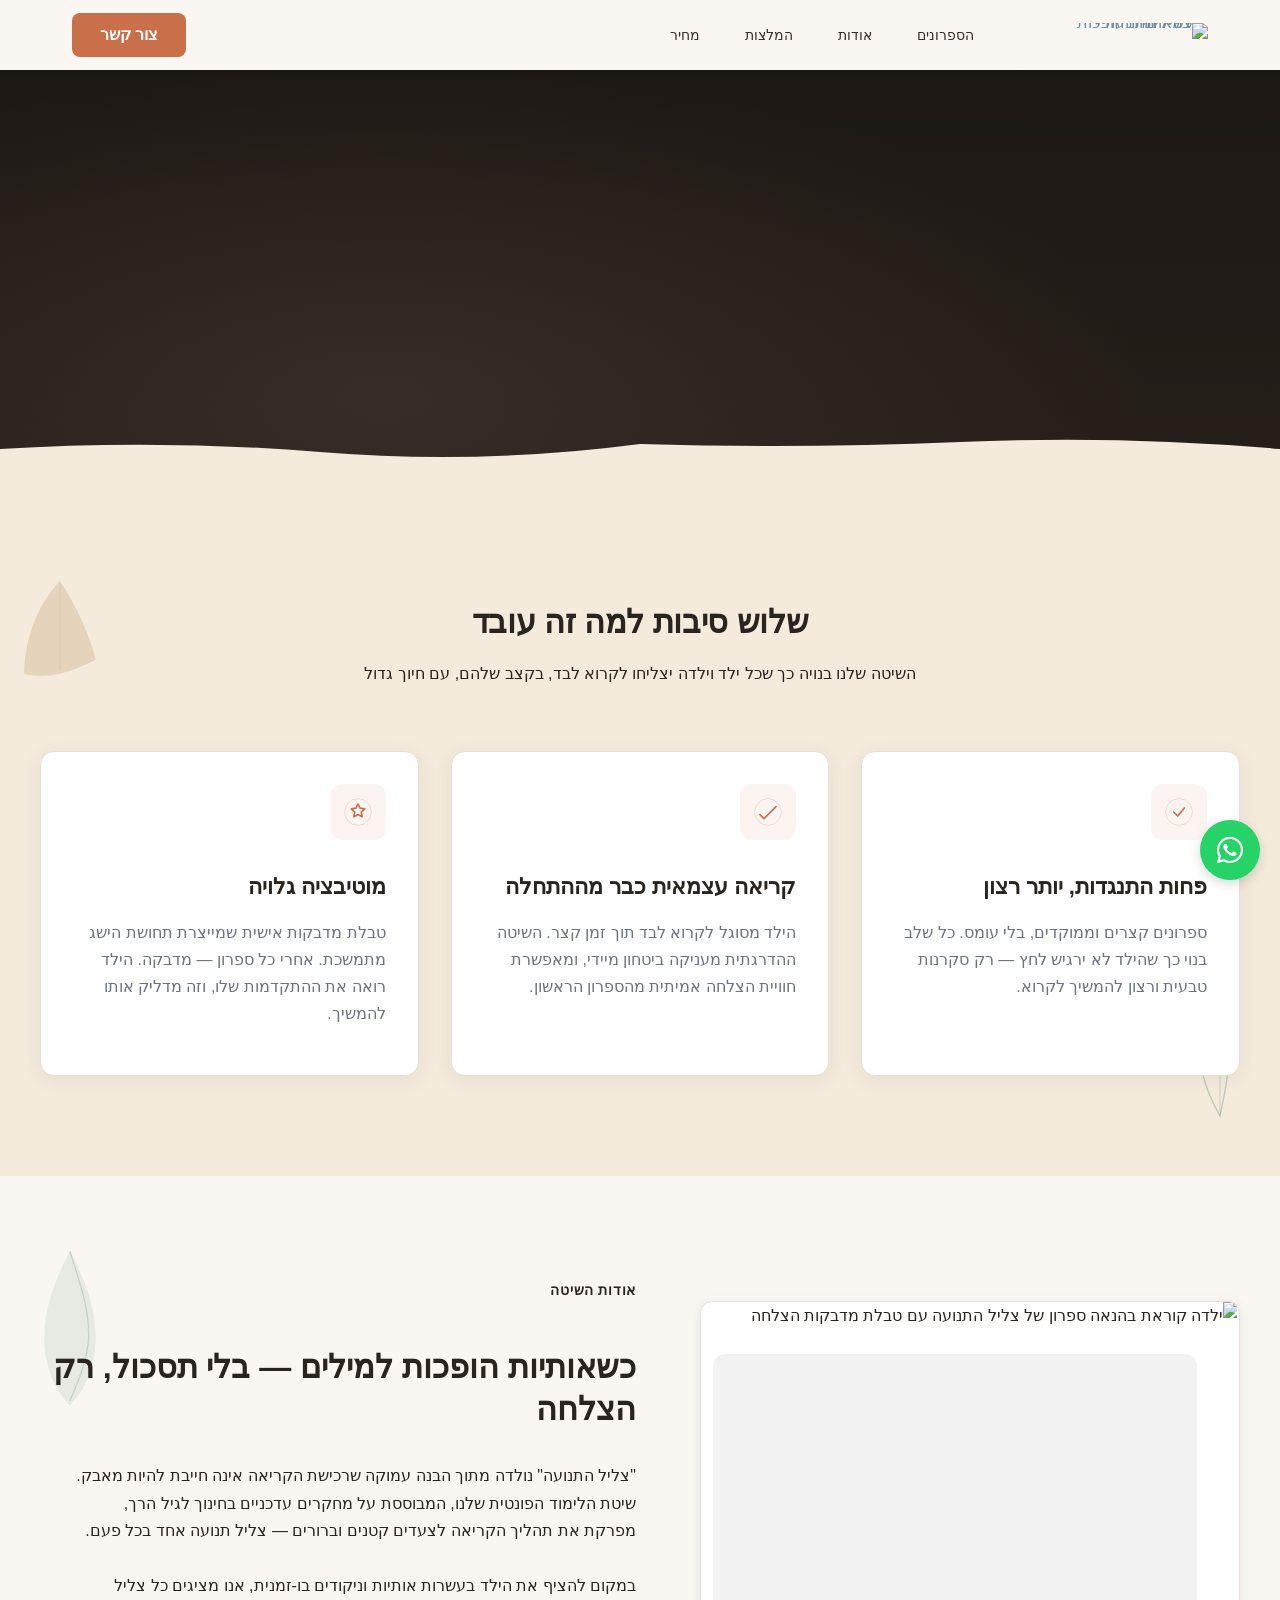
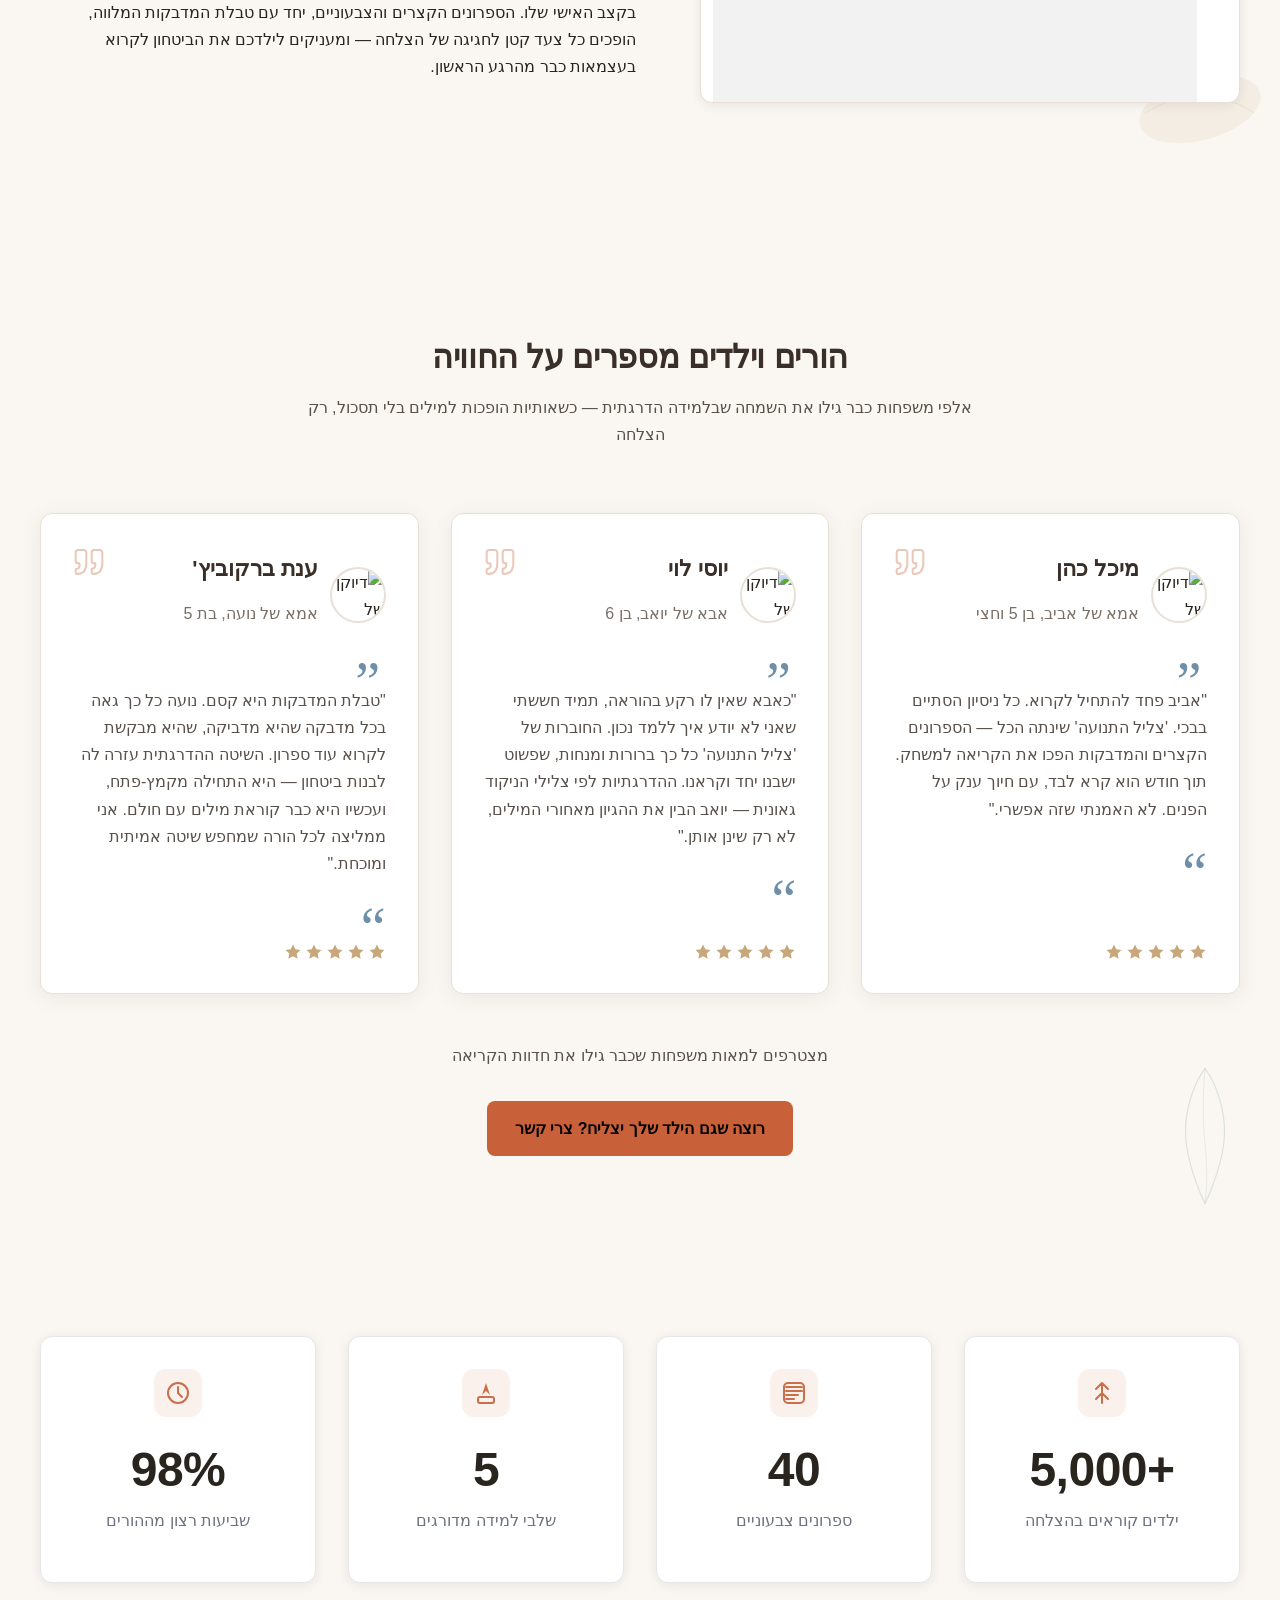
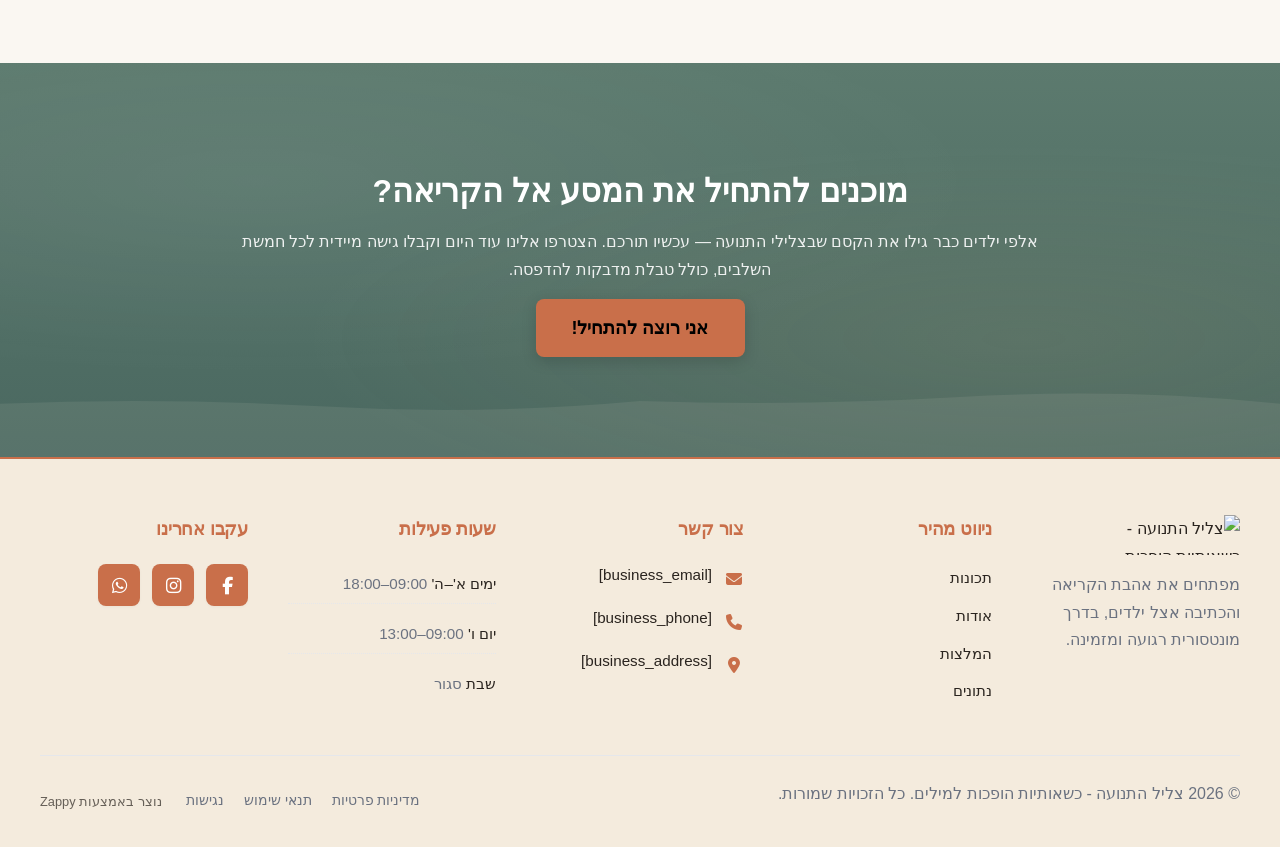
==== commit 50038943: "Incremental sync: 1 page(s) — update_image" ====
--- a/index.html
+++ b/index.html
@@ -809,8 +809,8 @@
 </script>
   
   <main id="main">
-    <section data-band-index="0" id="hero" class="index-hero-section" data-layout-spec="בית-hero" data-hero-type="fullscreen-scrim" style="; position: relative; overflow: hidden;">
-<div class="hero-video-background zappy-editable-video-bg" id="hero-video-bg-1780760547478" data-original-image-src="/assets/site-index-hero-image-1-1780760371629-ncbt2x.webp?v=1780760374147">
+    <section data-band-index="0" id="hero" class="index-hero-section" data-layout-spec="בית-hero" data-hero-type="fullscreen-scrim" style="position: relative; overflow: hidden; min-height: 494px !important;">
+<div class="hero-video-background zappy-editable-video-bg" id="hero-video-bg-1780760547478" data-original-image-src="/assets/site-index-hero-image-1-1780760700917-xk4kpz.webp?v=1780760703203">
   <div class="hero-video-overlay" style="transition: background 0.3s;"></div>
   <video class="hero-video" autoplay="" muted="" loop="" playsinline="">
     <source src="/assets/hero-video-whatsapp-video-2026-06-05-at-17-44-10-1780760417824.mp4" type="video/mp4">
@@ -819,7 +819,7 @@
   <img class="hero-video-fallback" src="/assets/site-index-hero-image-1-1780760371629-ncbt2x.webp?v=1780760374147" alt="Hero background" loading="lazy">
 </div>
   <!-- Background Image -->
-  <div data-zappy-zoom-wrapper="true" data-element-id="img-1780759334514-h0m5znyi1" data-element-type="image" data-zappy-zoom-wrapper-width-mode="full" style="position: absolute !important; top: 0px !important; left: 0px !important; width:100% !important; height:100% !important; max-width:none !important; margin-left: 0px !important; margin-right: 0px !important; display: block !important; z-index: 1 !important; overflow: hidden !important;" data-zappy-zoom-clip="true" data-zappy-wrapper-margins-applied="true" data-zappy-zoom-wrapper-align="center" data-zappy-zoom-wrapper-width="1221px" data-zappy-zoom-wrapper-height="572px"><img fetchpriority="high" data-hero-bg="true" data-placeholder="index-hero-image-1" data-context="Warm, softly lit top-down view of a wooden Montessori-style table with scattered colorful Hebrew letter tiles, a child's small hands arranging them into a word, a sticker achievement chart beside them, natural textures, cream and earthy tones, shallow depth of field, cozy home learning atmosphere." width="1200" height="600" src="/assets/site-index-hero-image-1-1780760700917-xk4kpz.webp?v=1780760703203" alt="ילד מסדר אותיות עבריות צבעוניות על שולחן עץ חמים" class="hero-bg-image hero-original-image-hidden" data-hero-background="true" data-element-type="image" data-element-id="img-1780759334514-h0m5znyi1" style="object-fit: cover; width: 100%; height: 100%; object-position: 50% 33% !important; margin: 0px !important; display: block !important; position: absolute !important; left: 0% !important; top: -1.34217% !important; max-width: none !important; max-height: none !important;" data-zappy-object-position="50% 33%" data-zappy-zoom="1" data-zappy-original-width="1221.3333740234375" data-zappy-original-height="572"></div>
+  <div data-zappy-zoom-wrapper="true" data-element-id="img-1780759334514-h0m5znyi1" data-element-type="image" data-zappy-zoom-wrapper-width-mode="full" style="position: absolute !important; top: 0px !important; left: 0px !important; width: 100% !important; height: 100% !important; max-width: none !important; margin-left: 0px !important; margin-right: 0px !important; display: block !important; z-index: 1 !important; overflow: hidden !important;" data-zappy-zoom-clip="true" data-zappy-wrapper-margins-applied="true" data-zappy-zoom-wrapper-align="center" data-zappy-zoom-wrapper-width="1221px" data-zappy-zoom-wrapper-height="572px"><img fetchpriority="high" data-hero-bg="true" data-placeholder="index-hero-image-1" data-context="Warm, softly lit top-down view of a wooden Montessori-style table with scattered colorful Hebrew letter tiles, a child's small hands arranging them into a word, a sticker achievement chart beside them, natural textures, cream and earthy tones, shallow depth of field, cozy home learning atmosphere." width="1200" height="600" src="/assets/site-index-hero-image-1-1780760700917-xk4kpz.webp?v=1780760703203" alt="ילד מסדר אותיות עבריות צבעוניות על שולחן עץ חמים" class="hero-bg-image hero-original-image-hidden" data-hero-background="true" data-element-type="image" data-element-id="img-1780759334514-h0m5znyi1" style="object-position: 50% 33% !important; object-fit: fill !important; width: 100% !important; height: 100% !important; margin: 0px !important; display: block !important; position: absolute !important; left: 0% !important; top: 0% !important; max-width: none !important; max-height: none !important;" data-zappy-object-position="50% 33%" data-zappy-zoom="0.5" data-zappy-original-width="1221.3333740234375" data-zappy-original-height="572"></div>
 
   <!-- Scrim Overlay for Text Contrast -->
   <div class="hero-scrim" aria-hidden="true"></div>
@@ -845,7 +845,7 @@
         </div>
         <div class="trust-item">
           <svg data-element-type="icon" data-icon-type="svg" width="20" height="20" viewBox="0 0 24 24" fill="none" stroke="currentColor" stroke-width="2" stroke-linecap="round" stroke-linejoin="round"><circle cx="12" cy="12" r="10"></circle><path d="M12 6V12L16 14"></path></svg>
-          <span >ספרונים קצרים</span>
+          <span style="">ספרונים קצרים</span>
         </div>
       </div>
     </div>
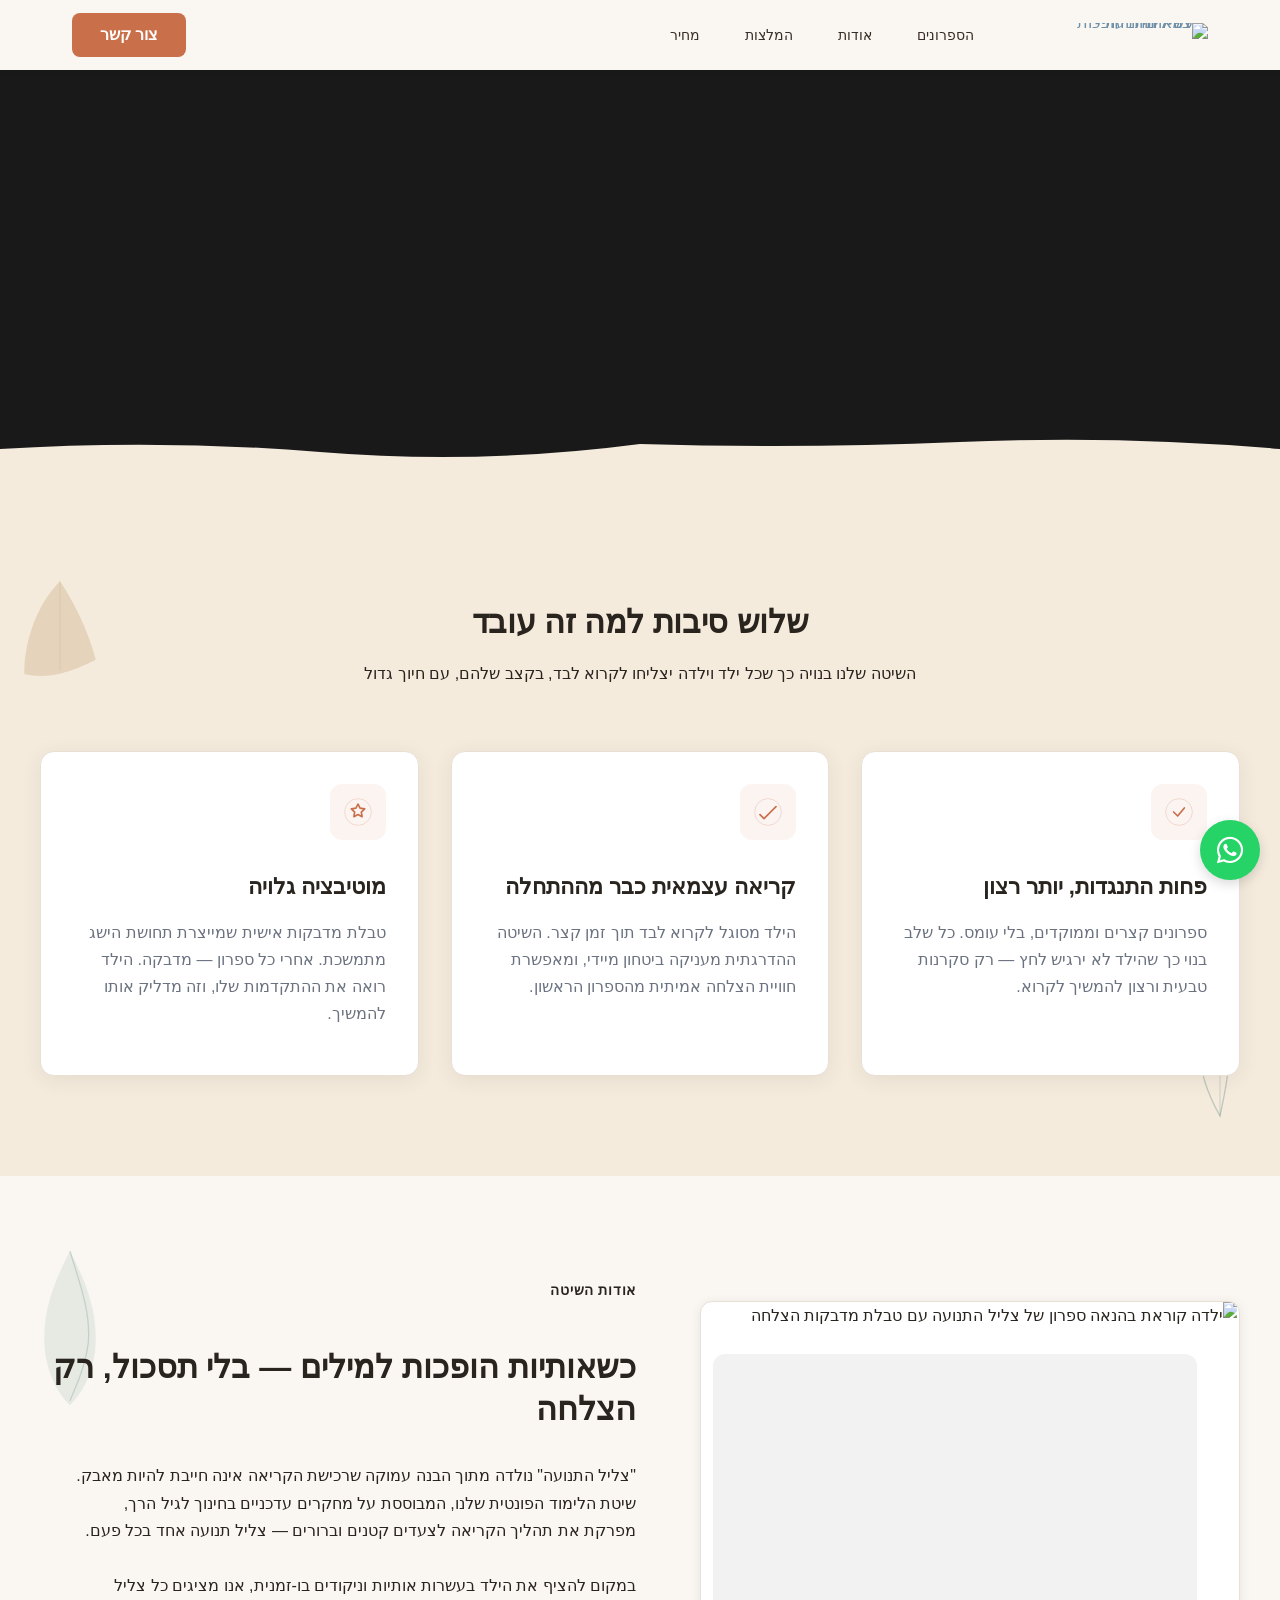
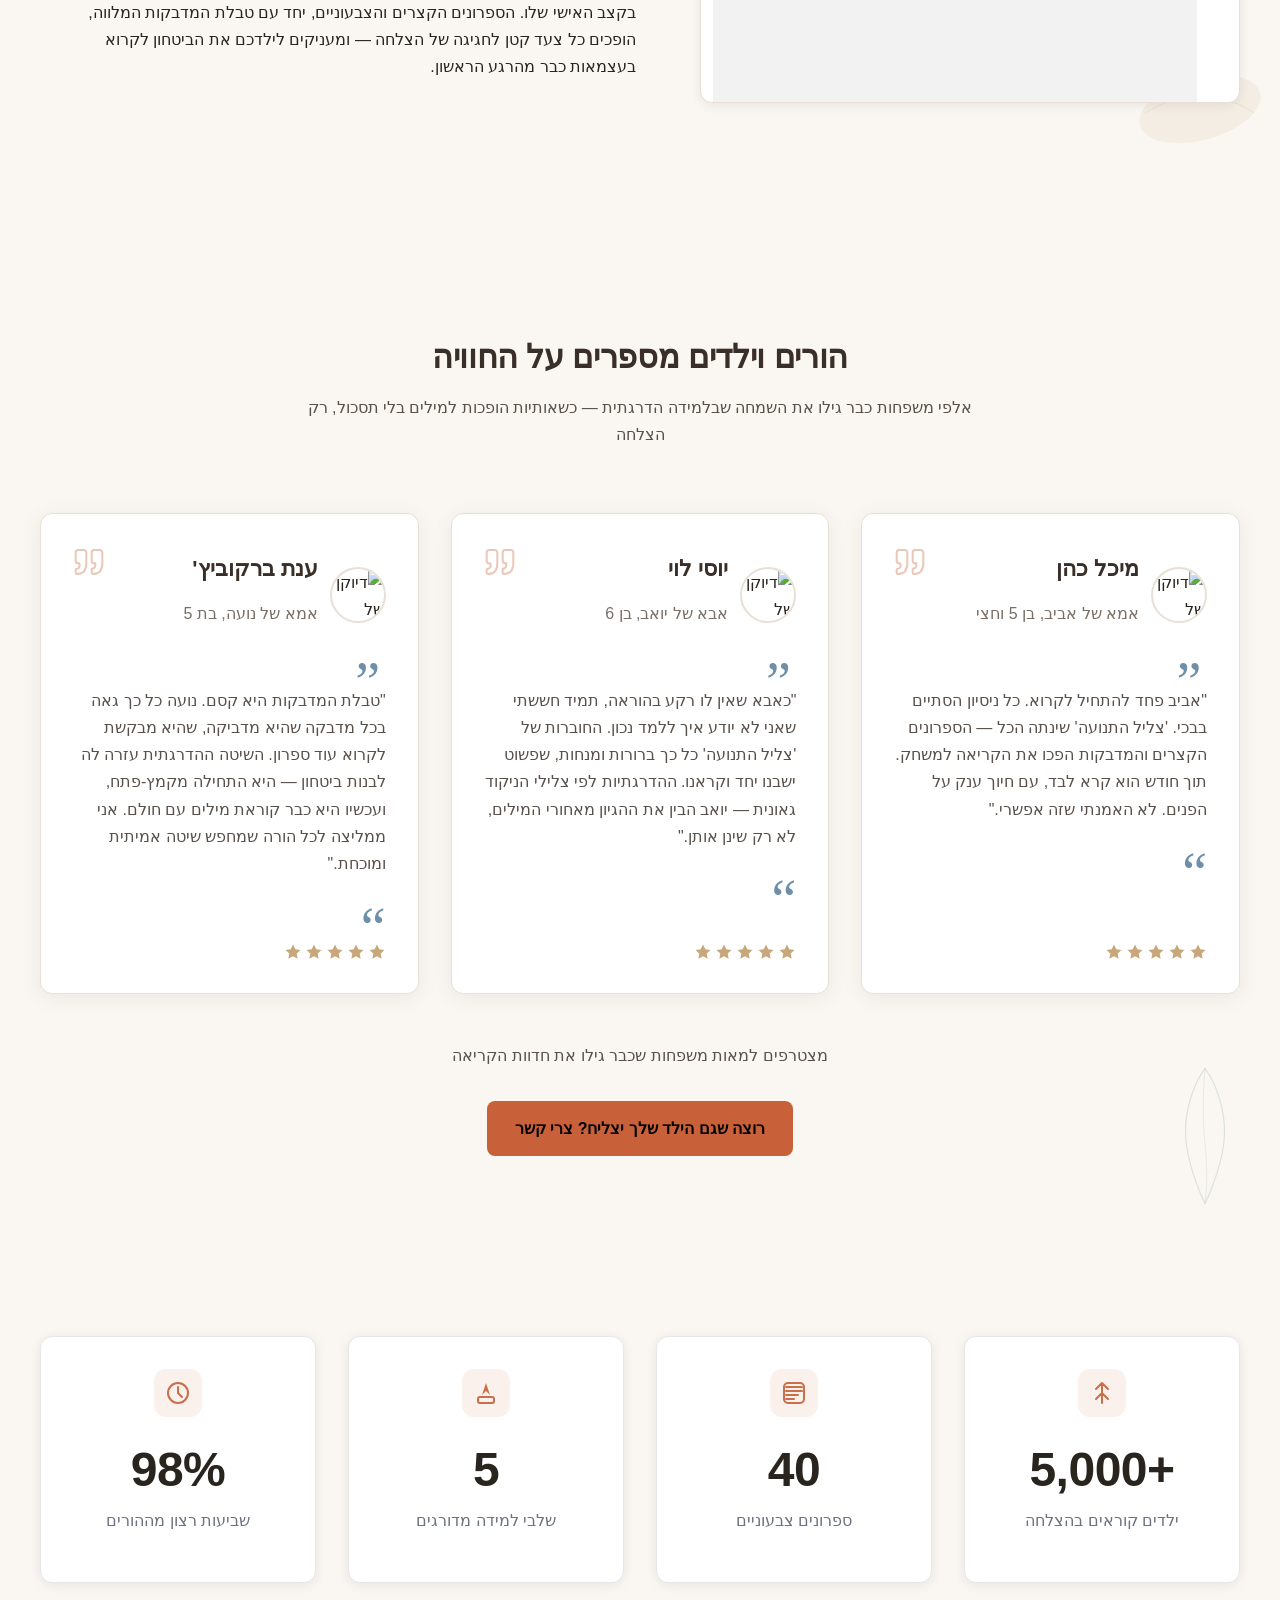
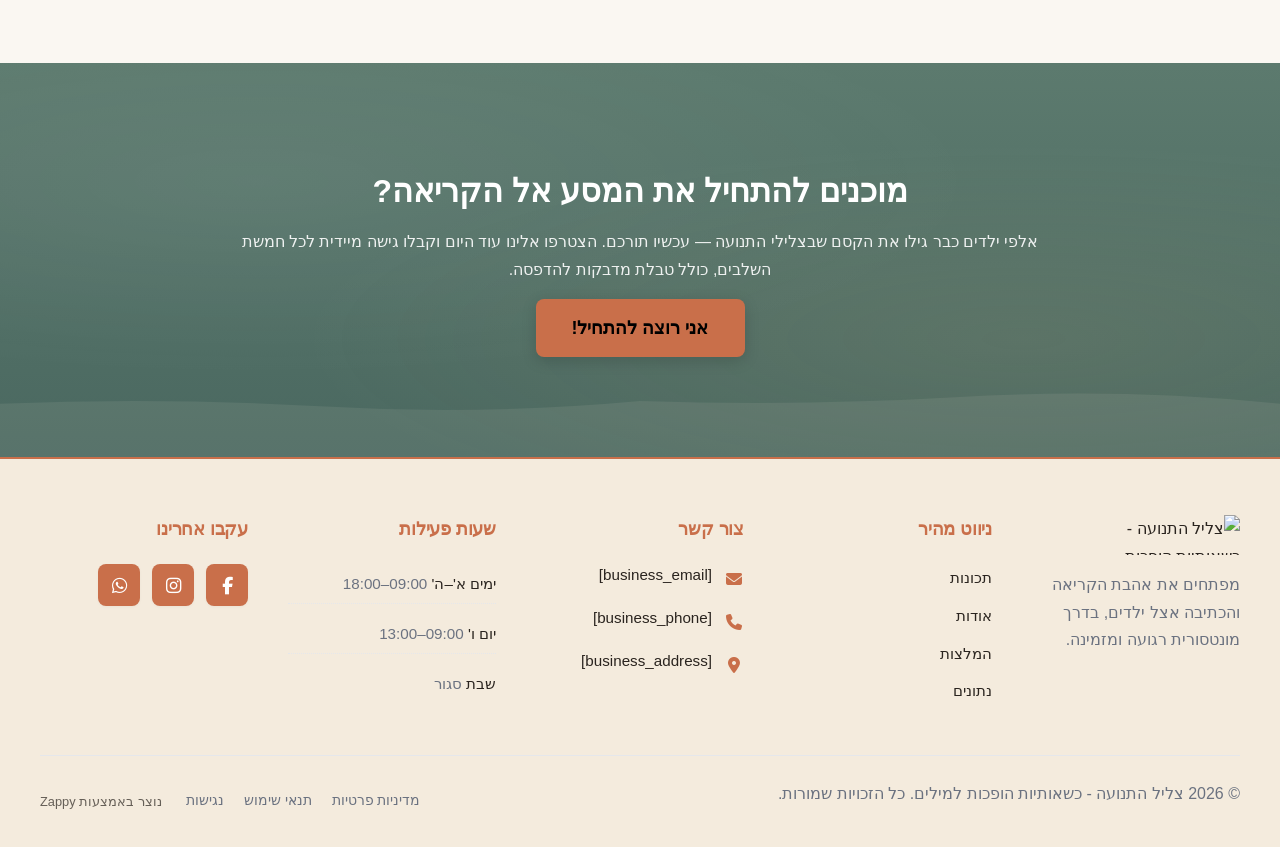
==== commit 05ce5f40: "Background sync: Progressive GitHub Sync" ====
--- a/index.html
+++ b/index.html
@@ -809,9 +809,12 @@
 </script>
   
   <main id="main">
-    <section data-band-index="0" id="hero" class="index-hero-section" data-layout-spec="בית-hero" data-hero-type="fullscreen-scrim" style="position: relative; overflow: hidden; min-height: 494px !important;">
-<div class="hero-video-background zappy-editable-video-bg" id="hero-video-bg-1780760547478" data-original-image-src="/assets/site-index-hero-image-1-1780760700917-xk4kpz.webp?v=1780760703203">
-  <div class="hero-video-overlay" style="transition: background 0.3s;"></div>
+    <section data-band-index="0" id="hero" class="index-hero-section" data-layout-spec="בית-hero" data-hero-type="fullscreen-scrim" style="position: relative; overflow: hidden; min-height: 494px !important; --zappy-bg-overlay: rgba(0, 0, 0, 0.05)" data-zappy-bg-type="video" data-zappy-bg-color="" data-zappy-bg-image="" data-zappy-bg-overlay-color="#000000" data-zappy-bg-overlay-opacity="5" data-zappy-bg-video-type="mp4" data-zappy-bg-video-url="assets/hero-video-whatsapp-video-2026-06-05-at-17-44-10-1780760417824.mp4"><div class="zappy-section-video-bg" style="position:absolute;inset:0;z-index:0;overflow:hidden;pointer-events:none;"><div class="zappy-section-video-overlay" style="position:absolute;inset:0;z-index:1;background:rgba(0, 0, 0, 0.05);pointer-events:none;"></div><video class="zappy-section-video" autoplay="" muted="" loop="" playsinline="" style="position:absolute;top:50%;left:50%;min-width:100%;min-height:100%;transform:translate(-50%, -50%);object-fit:cover;z-index:0;">
+  <source src="/assets/hero-video-whatsapp-video-2026-06-05-at-17-44-10-1780760417824.mp4" type="video/mp4">
+  Your browser does not support the video tag.
+</video></div>
+<div class="hero-video-background zappy-editable-video-bg" id="hero-video-bg-1780760547478" data-original-image-src="/assets/site-index-hero-image-1-1780760700917-xk4kpz.webp?v=1780760703203" style="display: none" data-zappy-original-bg="hidden">
+  <div class="hero-video-overlay" style="transition: background 0.3s; display: none" data-zappy-original-bg="hidden"></div>
   <video class="hero-video" autoplay="" muted="" loop="" playsinline="">
     <source src="/assets/hero-video-whatsapp-video-2026-06-05-at-17-44-10-1780760417824.mp4" type="video/mp4">
     Your browser does not support the video tag.
@@ -819,13 +822,13 @@
   <img class="hero-video-fallback" src="/assets/site-index-hero-image-1-1780760371629-ncbt2x.webp?v=1780760374147" alt="Hero background" loading="lazy">
 </div>
   <!-- Background Image -->
-  <div data-zappy-zoom-wrapper="true" data-element-id="img-1780759334514-h0m5znyi1" data-element-type="image" data-zappy-zoom-wrapper-width-mode="full" style="position: absolute !important; top: 0px !important; left: 0px !important; width: 100% !important; height: 100% !important; max-width: none !important; margin-left: 0px !important; margin-right: 0px !important; display: block !important; z-index: 1 !important; overflow: hidden !important;" data-zappy-zoom-clip="true" data-zappy-wrapper-margins-applied="true" data-zappy-zoom-wrapper-align="center" data-zappy-zoom-wrapper-width="1221px" data-zappy-zoom-wrapper-height="572px"><img fetchpriority="high" data-hero-bg="true" data-placeholder="index-hero-image-1" data-context="Warm, softly lit top-down view of a wooden Montessori-style table with scattered colorful Hebrew letter tiles, a child's small hands arranging them into a word, a sticker achievement chart beside them, natural textures, cream and earthy tones, shallow depth of field, cozy home learning atmosphere." width="1200" height="600" src="/assets/site-index-hero-image-1-1780760700917-xk4kpz.webp?v=1780760703203" alt="ילד מסדר אותיות עבריות צבעוניות על שולחן עץ חמים" class="hero-bg-image hero-original-image-hidden" data-hero-background="true" data-element-type="image" data-element-id="img-1780759334514-h0m5znyi1" style="object-position: 50% 33% !important; object-fit: fill !important; width: 100% !important; height: 100% !important; margin: 0px !important; display: block !important; position: absolute !important; left: 0% !important; top: 0% !important; max-width: none !important; max-height: none !important;" data-zappy-object-position="50% 33%" data-zappy-zoom="0.5" data-zappy-original-width="1221.3333740234375" data-zappy-original-height="572"></div>
+  <div data-zappy-zoom-wrapper="true" data-element-id="img-1780759334514-h0m5znyi1" data-element-type="image" data-zappy-zoom-wrapper-width-mode="full" style="position: absolute !important; top: 0px !important; left: 0px !important; width: 100% !important; height: 100% !important; max-width: none !important; margin-left: 0px !important; margin-right: 0px !important; display: none; z-index: 1 !important; overflow: hidden !important" data-zappy-zoom-clip="true" data-zappy-wrapper-margins-applied="true" data-zappy-zoom-wrapper-align="center" data-zappy-zoom-wrapper-width="1221px" data-zappy-zoom-wrapper-height="572px" data-zappy-original-bg="hidden"><img fetchpriority="high" data-hero-bg="true" data-placeholder="index-hero-image-1" data-context="Warm, softly lit top-down view of a wooden Montessori-style table with scattered colorful Hebrew letter tiles, a child's small hands arranging them into a word, a sticker achievement chart beside them, natural textures, cream and earthy tones, shallow depth of field, cozy home learning atmosphere." width="1200" height="600" src="/assets/site-index-hero-image-1-1780760961232-mvjzud.webp?v=1780760963549" alt="ילד מסדר אותיות עבריות צבעוניות על שולחן עץ חמים" class="hero-bg-image hero-original-image-hidden" data-hero-background="true" data-element-type="image" data-element-id="img-1780759334514-h0m5znyi1" style="object-fit: cover; width: 100%; height: 100%; object-position: 50% 33% !important; margin: 0px !important; display: block !important; position: absolute !important; left: 0% !important; top: -19.3753% !important; max-width: none !important; max-height: none !important;" data-zappy-object-position="50% 33%" data-zappy-zoom="1" data-zappy-original-width="1221.3333740234375" data-zappy-original-height="572"></div>
 
   <!-- Scrim Overlay for Text Contrast -->
-  <div class="hero-scrim" aria-hidden="true"></div>
+  <div class="hero-scrim" aria-hidden="true" style="display: none" data-zappy-original-bg="hidden"></div>
 
   <!-- Text Overlay Group -->
-  <div class="hero-overlay hero-original-overlay-hidden" style="; display: none !important;">
+  <div class="hero-overlay hero-original-overlay-hidden" style="display: none !important; position: relative; z-index: 2">
     <div class="hero-content">
       <p><span class="hero-label">שיטה פונטית הדרגתית לקריאה</span>
       </p><h1 class="hero-headline">צליל התנועה —<br>כשאותיות הופכות למילים</h1>
@@ -845,7 +848,7 @@
         </div>
         <div class="trust-item">
           <svg data-element-type="icon" data-icon-type="svg" width="20" height="20" viewBox="0 0 24 24" fill="none" stroke="currentColor" stroke-width="2" stroke-linecap="round" stroke-linejoin="round"><circle cx="12" cy="12" r="10"></circle><path d="M12 6V12L16 14"></path></svg>
-          <span style="">ספרונים קצרים</span>
+          <span >ספרונים קצרים</span>
         </div>
       </div>
     </div>
